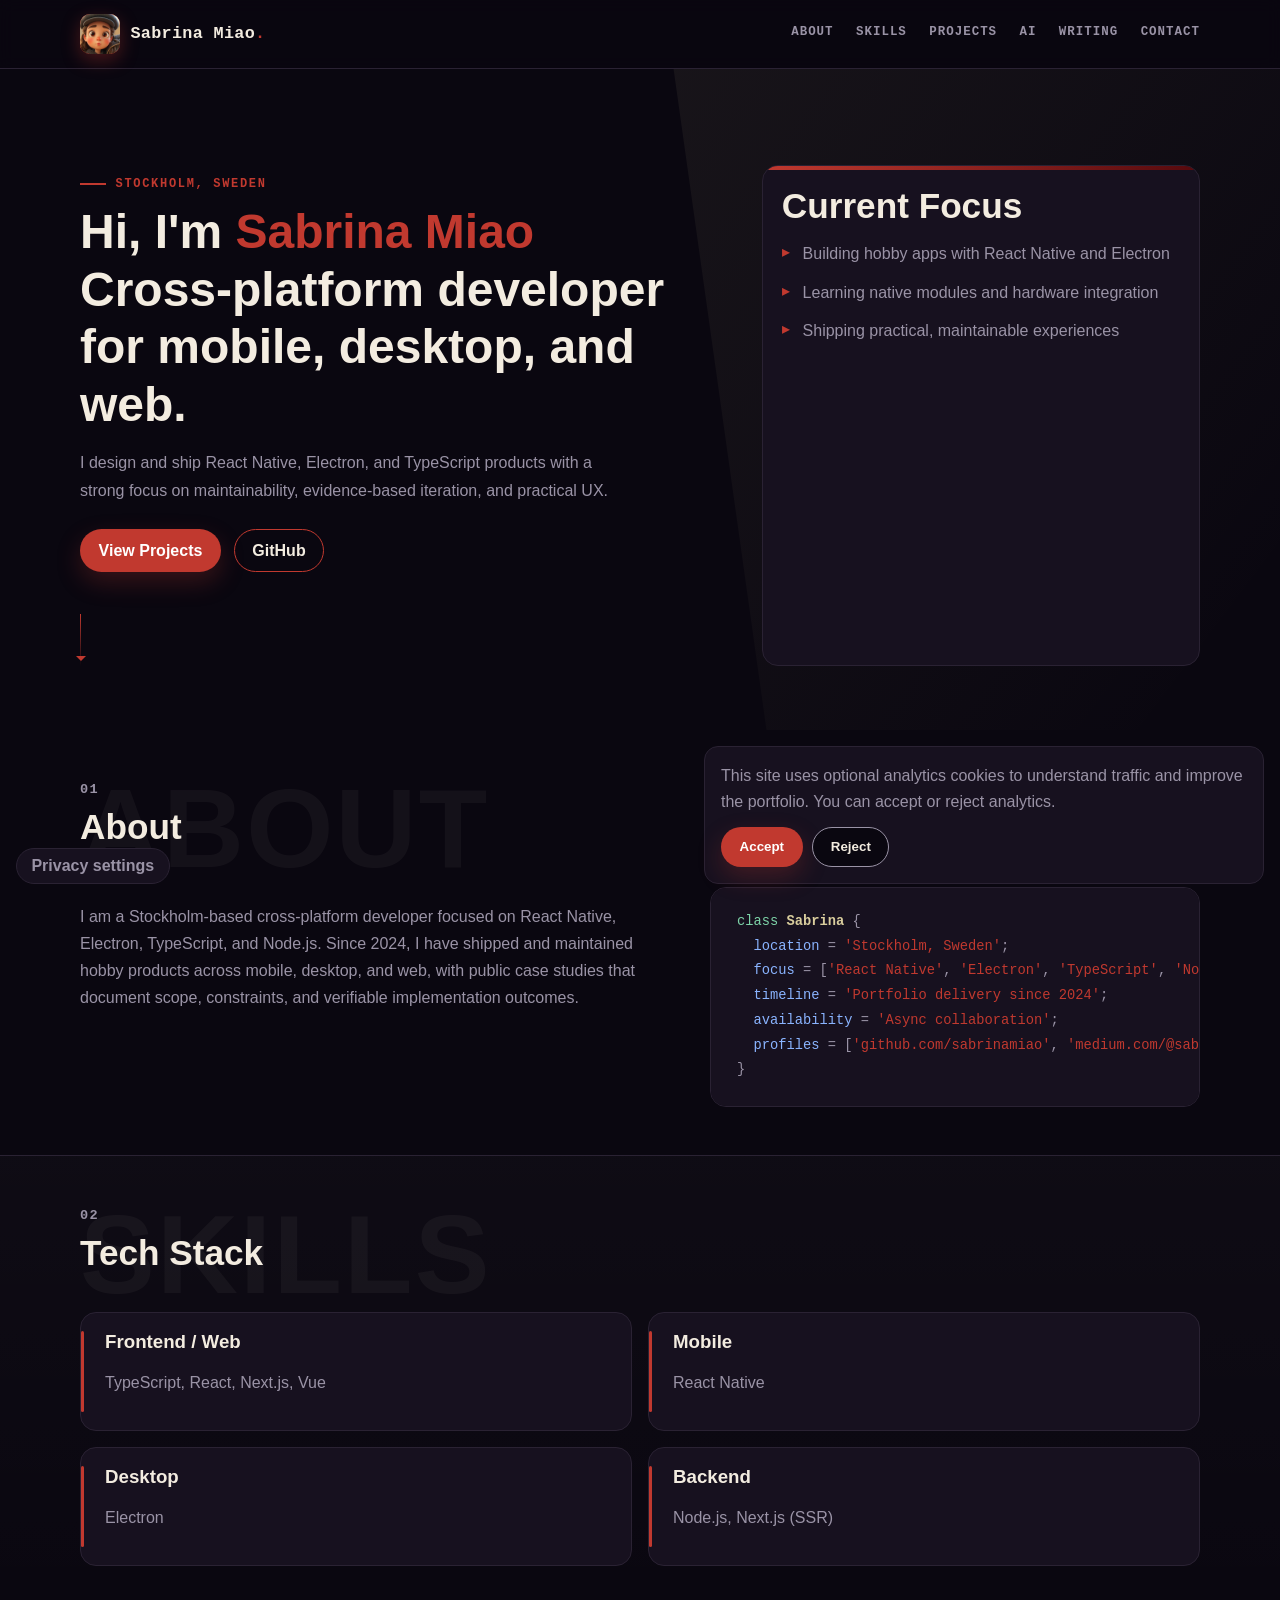
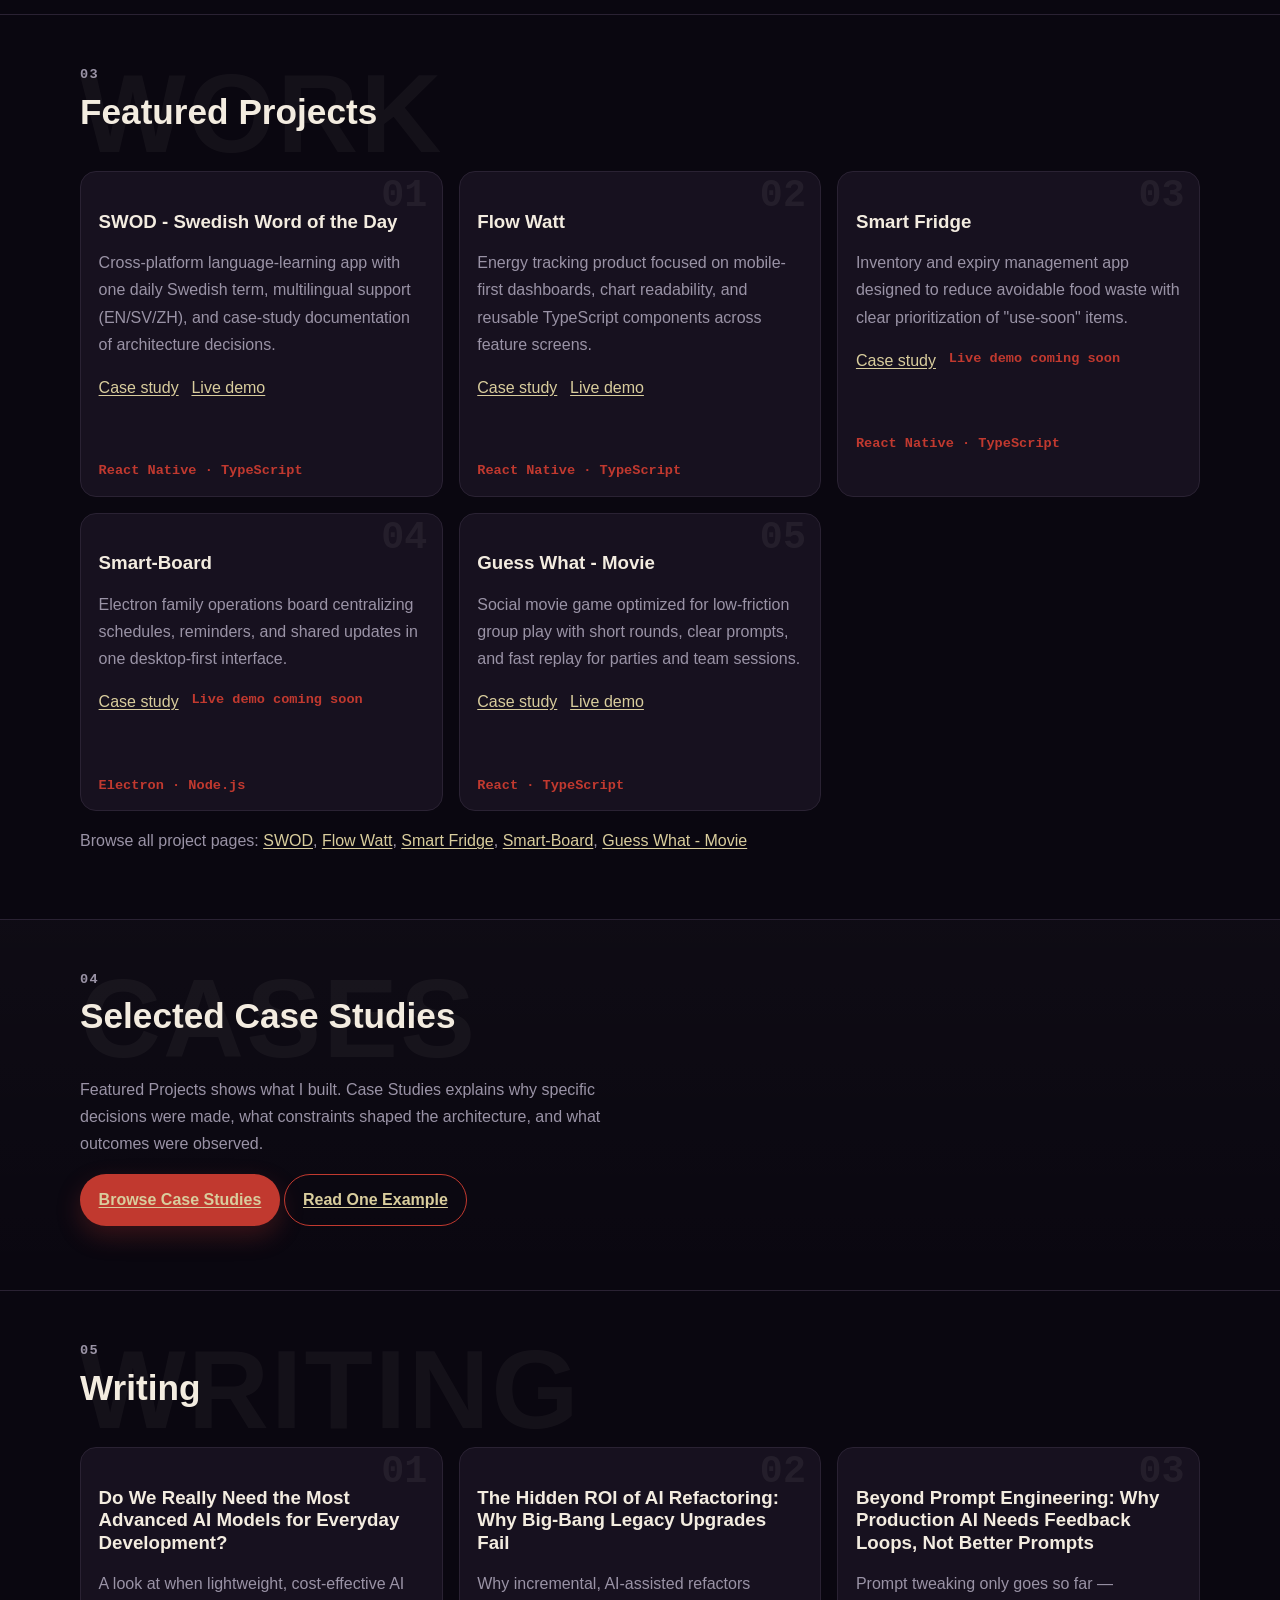
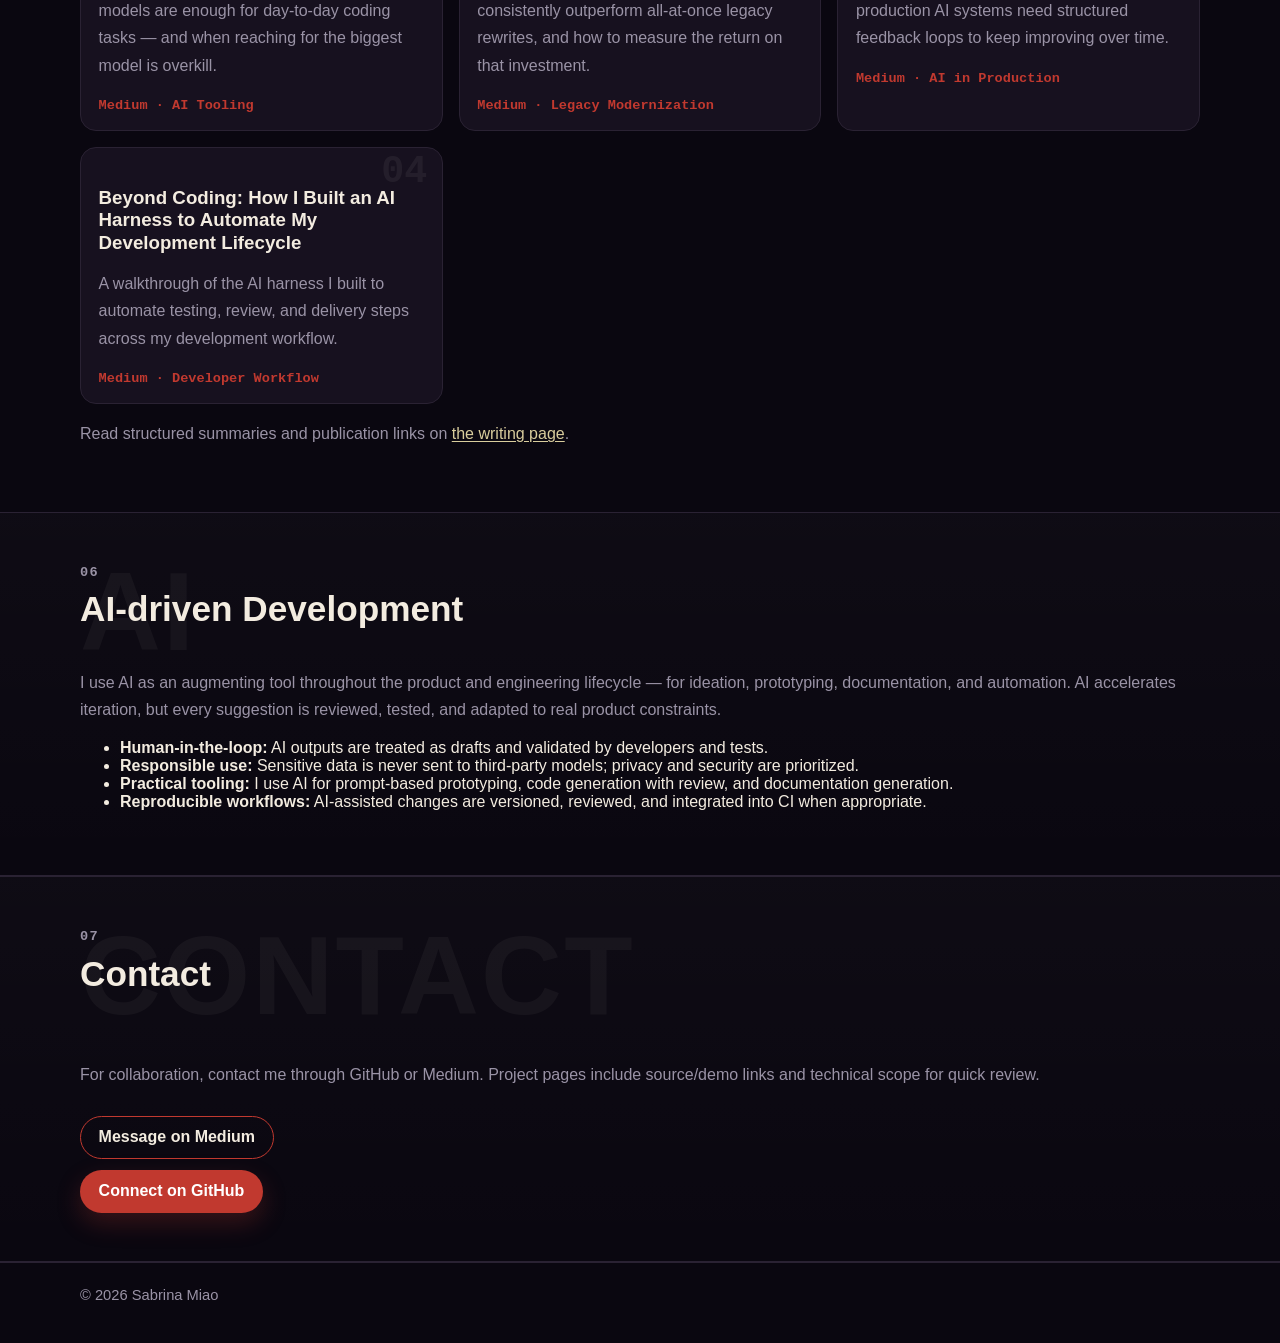
==== index.html @ 644bacf6 "improve SEO/GEO" ====
<!doctype html>
<html lang="en">
  <head>
    <meta charset="UTF-8" />
    <meta name="viewport" content="width=device-width, initial-scale=1.0" />
    <meta
      name="description"
      content="Sabrina Miao is a cross-platform developer in Stockholm specializing in React Native, Electron, and TypeScript with project case studies and technical writing."
    />
    <meta name="firebase-api-key" content="__FIREBASE_API_KEY__" />
    <meta name="robots" content="index, follow" />
    <link rel="canonical" href="https://sabrinamiao.github.io/sabrinamiao/" />
    <meta property="og:type" content="website" />
    <meta
      property="og:title"
      content="Sabrina Miao - Cross-Platform Developer | React Native, Electron & TypeScript"
    />
    <meta
      property="og:description"
      content="Case studies and technical writing from Sabrina Miao, a cross-platform developer building React Native, Electron, and TypeScript products."
    />
    <meta property="og:url" content="https://sabrinamiao.github.io/sabrinamiao/" />
    <meta property="og:site_name" content="Sabrina Miao Portfolio" />
    <meta
      property="og:image"
      content="https://sabrinamiao.github.io/sabrinamiao/images/og-image.png"
    />
    <meta property="og:image:alt" content="Sabrina Miao portfolio preview" />
    <meta property="og:image:type" content="image/png" />
    <meta property="og:image:width" content="1200" />
    <meta property="og:image:height" content="630" />
    <meta name="twitter:card" content="summary_large_image" />
    <meta
      name="twitter:title"
      content="Sabrina Miao - Cross-Platform Developer | React Native, Electron & TypeScript"
    />
    <meta
      name="twitter:description"
      content="Case studies and technical writing from Sabrina Miao, a cross-platform developer building React Native, Electron, and TypeScript products."
    />
    <meta
      name="twitter:image"
      content="https://sabrinamiao.github.io/sabrinamiao/images/og-image.png"
    />
    <meta name="twitter:image:alt" content="Sabrina Miao portfolio preview" />
    <title>Sabrina Miao - Cross-Platform Developer | React Native, Electron & TypeScript</title>
    <link rel="icon" type="image/jpeg" href="images/logo.jpeg" />
    <link rel="stylesheet" href="styles.css" />
    <script>
      const ANALYTICS_CONSENT_KEY = "analytics-consent";
      const ANALYTICS_CONSENT_SYNCED_KEY = "analytics-consent-synced";
      const CONSENT_ID_KEY = "consent-id";
      const CONSENT_ACCEPTED = "accepted";
      const CONSENT_REJECTED = "rejected";
      const CONSENT_DEBUG_ENABLED =
        new URLSearchParams(window.location.search).get("consentDebug") === "1";

      const firebaseApiKey = document
        .querySelector('meta[name="firebase-api-key"]')
        ?.content?.trim();

      const firebaseConfig = {
        apiKey: firebaseApiKey,
        authDomain: "portfolio-github-907e6.firebaseapp.com",
        projectId: "portfolio-github-907e6",
        storageBucket: "portfolio-github-907e6.firebasestorage.app",
        messagingSenderId: "369437785824",
        appId: "1:369437785824:web:d0606427d4905cc4c51a85",
        measurementId: "G-WNY36PT3YD",
      };

      let analyticsInitialized = false;
      let firebaseAppPromise;
      let consentStatusElement;

      const setConsentStatus = (message, isError = false) => {
        if (!consentStatusElement || !CONSENT_DEBUG_ENABLED) {
          return;
        }

        consentStatusElement.hidden = false;
        consentStatusElement.textContent = message;
        consentStatusElement.dataset.state = isError ? "error" : "info";
      };

      const getConsentId = () => {
        try {
          const existingConsentId = localStorage.getItem(CONSENT_ID_KEY);
          if (existingConsentId) {
            return existingConsentId;
          }

          const generatedConsentId =
            typeof crypto !== "undefined" && typeof crypto.randomUUID === "function"
              ? crypto.randomUUID()
              : `${Date.now()}-${Math.random().toString(16).slice(2)}`;

          localStorage.setItem(CONSENT_ID_KEY, generatedConsentId);
          return generatedConsentId;
        } catch {
          return "consent-id-unavailable";
        }
      };

      const getFirebaseApp = async () => {
        if (!firebaseApiKey) {
          return null;
        }

        if (!firebaseAppPromise) {
          firebaseAppPromise = import(
            "https://www.gstatic.com/firebasejs/12.10.0/firebase-app.js"
          ).then(({ getApps, getApp, initializeApp }) => {
            if (getApps().length) {
              return getApp();
            }

            return initializeApp(firebaseConfig);
          });
        }

        return firebaseAppPromise;
      };

      const getConsent = () => {
        try {
          return localStorage.getItem(ANALYTICS_CONSENT_KEY);
        } catch {
          return null;
        }
      };

      const setConsent = (decision) => {
        try {
          localStorage.setItem(ANALYTICS_CONSENT_KEY, decision);
          localStorage.removeItem(ANALYTICS_CONSENT_SYNCED_KEY);
        } catch {
          return;
        }
      };

      const isConsentSynced = () => {
        try {
          return localStorage.getItem(ANALYTICS_CONSENT_SYNCED_KEY) === "1";
        } catch {
          return false;
        }
      };

      const markConsentSynced = () => {
        try {
          localStorage.setItem(ANALYTICS_CONSENT_SYNCED_KEY, "1");
        } catch {
          return;
        }
      };

      const initializeAnalytics = async () => {
        if (analyticsInitialized || !firebaseApiKey) {
          return;
        }

        try {
          const [app, { getAnalytics, isSupported }] = await Promise.all([
            getFirebaseApp(),
            import("https://www.gstatic.com/firebasejs/12.10.0/firebase-analytics.js"),
          ]);

          if (app && (await isSupported())) {
            getAnalytics(app);
            analyticsInitialized = true;
          }
        } catch {
          return;
        }
      };

      const saveConsentDecision = async (decision) => {
        if (!firebaseApiKey) {
          return { ok: false, reason: "missing-firebase-api-key" };
        }

        try {
          const [app, { getFirestore, collection, addDoc, serverTimestamp }] =
            await Promise.all([
              getFirebaseApp(),
              import("https://www.gstatic.com/firebasejs/12.10.0/firebase-firestore.js"),
            ]);

          if (!app) {
              return { ok: false, reason: "firebase-app-unavailable" };
          }

          const db = getFirestore(app);
          await addDoc(collection(db, "consent_decisions"), {
            consentId: getConsentId(),
            decision,
            page: window.location.pathname,
            decidedAtClient: new Date().toISOString(),
            decidedAtServer: serverTimestamp(),
          });
          return { ok: true };
        } catch (error) {
          return {
            ok: false,
            reason: error instanceof Error ? error.message : "unknown-firestore-error",
          };
        }
      };

      const syncExistingConsentIfNeeded = async () => {
        const existingConsent = getConsent();
        if (!existingConsent || isConsentSynced()) {
          return;
        }

        const result = await saveConsentDecision(existingConsent);
        if (result.ok) {
          markConsentSynced();
          setConsentStatus(`Synced existing \"${existingConsent}\" consent to Firestore.`);
          return;
        }

        setConsentStatus(
          `Could not sync existing consent: ${result.reason}.`,
          true
        );
      };

      const hideConsentBanner = () => {
        const banner = document.querySelector("[data-consent-banner]");
        if (banner) {
          banner.hidden = true;
        }
      };

      const showConsentBanner = () => {
        const banner = document.querySelector("[data-consent-banner]");
        if (banner) {
          banner.hidden = false;
        }
      };

      const applyConsent = async (decision) => {
        setConsent(decision);
        hideConsentBanner();

        try {
          setConsentStatus(`Saving \"${decision}\" consent to Firestore...`);
          const saveResult = await saveConsentDecision(decision);

          if (saveResult.ok) {
            markConsentSynced();
            setConsentStatus(`Saved \"${decision}\" consent to Firestore.`);
          } else {
            setConsentStatus(
              `Failed to save \"${decision}\" consent to Firestore: ${saveResult.reason}.`,
              true
            );
          }

          if (decision === CONSENT_ACCEPTED) {
            await initializeAnalytics();
          }
        } catch {
          setConsentStatus("Unexpected consent error. See browser console.", true);
          return;
        }
      };

      document.addEventListener("DOMContentLoaded", async () => {
        try {
          const acceptButton = document.querySelector("[data-consent-accept]");
          const rejectButton = document.querySelector("[data-consent-reject]");
          const manageButton = document.querySelector("[data-consent-manage]");
          consentStatusElement = document.querySelector("[data-consent-status]");

          if (consentStatusElement) {
            consentStatusElement.hidden = !CONSENT_DEBUG_ENABLED;
            if (CONSENT_DEBUG_ENABLED) {
              setConsentStatus("Consent debug mode enabled.");
            }
          }

          if (manageButton) {
            manageButton.hidden = false;
          }

          acceptButton?.addEventListener("click", () => {
            void applyConsent(CONSENT_ACCEPTED);
          });

          rejectButton?.addEventListener("click", () => {
            void applyConsent(CONSENT_REJECTED);
          });

          manageButton?.addEventListener("click", () => {
            showConsentBanner();
          });

          const currentConsent = getConsent();
          await syncExistingConsentIfNeeded();

          if (currentConsent === CONSENT_ACCEPTED) {
            hideConsentBanner();
            await initializeAnalytics();
            return;
          }

          if (currentConsent === CONSENT_REJECTED) {
            hideConsentBanner();
            return;
          }

          showConsentBanner();
        } catch {
          return;
        }
      });
    </script>
    <script type="application/ld+json">
      {
        "@context": "https://schema.org",
        "@graph": [
          {
            "@id": "https://sabrinamiao.github.io/sabrinamiao/#person",
            "@type": "Person",
            "name": "Sabrina Miao",
            "url": "https://sabrinamiao.github.io/sabrinamiao/",
            "jobTitle": "Cross-Platform Developer",
            "description": "Cross-platform developer based in Stockholm, Sweden, specializing in React Native, Electron, and TypeScript.",
            "image": "https://sabrinamiao.github.io/sabrinamiao/images/logo.jpeg",
            "sameAs": ["https://github.com/sabrinamiao", "https://medium.com/@sabrinamsh"],
            "contactPoint": {
              "@type": "ContactPoint",
              "contactType": "professional inquiries",
              "url": "https://github.com/sabrinamiao"
            },
            "knowsAbout": [
              "React Native",
              "Electron",
              "TypeScript",
              "React",
              "Next.js",
              "Node.js"
            ],
            "homeLocation": {
              "@type": "Place",
              "name": "Stockholm, Sweden"
            }
          },
          {
            "@id": "https://sabrinamiao.github.io/sabrinamiao/#website",
            "@type": "WebSite",
            "name": "Sabrina Miao Portfolio",
            "url": "https://sabrinamiao.github.io/sabrinamiao/",
            "inLanguage": "en"
          },
          {
            "@id": "https://sabrinamiao.github.io/sabrinamiao/#webpage",
            "@type": "WebPage",
            "url": "https://sabrinamiao.github.io/sabrinamiao/",
            "name": "Sabrina Miao - Cross-Platform Developer",
            "isPartOf": {
              "@id": "https://sabrinamiao.github.io/sabrinamiao/#website"
            },
            "mainEntity": {
              "@id": "https://sabrinamiao.github.io/sabrinamiao/#person"
            },
            "description": "Portfolio homepage with project case studies and technical writing by Sabrina Miao.",
            "inLanguage": "en"
          },
          {
            "@id": "https://sabrinamiao.github.io/sabrinamiao/#projects",
            "@type": "ItemList",
            "name": "Featured Projects",
            "itemListElement": [
              {
                "@type": "ListItem",
                "position": 1,
                "item": {
                  "@type": ["CreativeWork", "SoftwareApplication"],
                  "name": "SWOD - Swedish Word of the Day",
                  "applicationCategory": "EducationalApplication",
                  "operatingSystem": "Android, iOS",
                  "url": "https://sabrinamiao.github.io/sabrinamiao/projects/swod.html",
                  "image": "https://sabrinamiao.github.io/sabrinamiao/images/projects/swod-preview.jpg",
                  "author": {
                    "@id": "https://sabrinamiao.github.io/sabrinamiao/#person"
                  },
                  "description": "Mobile language-learning project focused on one Swedish term per day with examples and multilingual support."
                }
              },
              {
                "@type": "ListItem",
                "position": 2,
                "item": {
                  "@type": ["CreativeWork", "SoftwareApplication"],
                  "name": "Flow Watt",
                  "applicationCategory": "UtilityApplication",
                  "operatingSystem": "Android, iOS",
                  "url": "https://sabrinamiao.github.io/sabrinamiao/projects/flow-watt.html",
                  "image": "https://sabrinamiao.github.io/sabrinamiao/images/projects/flow-watt-preview.jpg",
                  "author": {
                    "@id": "https://sabrinamiao.github.io/sabrinamiao/#person"
                  },
                  "description": "Cross-platform energy tracking app with clear data visualization and reusable mobile UI patterns."
                }
              },
              {
                "@type": "ListItem",
                "position": 3,
                "item": {
                  "@type": ["CreativeWork", "SoftwareApplication"],
                  "name": "Smart Fridge",
                  "applicationCategory": "LifestyleApplication",
                  "url": "https://sabrinamiao.github.io/sabrinamiao/projects/smart-fridge.html",
                  "image": "https://sabrinamiao.github.io/sabrinamiao/images/projects/smart-fridge-preview.jpg",
                  "author": {
                    "@id": "https://sabrinamiao.github.io/sabrinamiao/#person"
                  },
                  "description": "Inventory-focused mobile app that helps households track expiry windows and reduce avoidable food waste."
                }
              },
              {
                "@type": "ListItem",
                "position": 4,
                "item": {
                  "@type": ["CreativeWork", "SoftwareApplication"],
                  "name": "Smart-Board",
                  "applicationCategory": "ProductivityApplication",
                  "operatingSystem": "Windows, macOS, Linux",
                  "url": "https://sabrinamiao.github.io/sabrinamiao/projects/smart-board.html",
                  "image": "https://sabrinamiao.github.io/sabrinamiao/images/projects/smart-board-preview.jpg",
                  "author": {
                    "@id": "https://sabrinamiao.github.io/sabrinamiao/#person"
                  },
                  "description": "Electron family dashboard for shared planning, reminders, and at-a-glance daily operations."
                }
              },
              {
                "@type": "ListItem",
                "position": 5,
                "item": {
                  "@type": ["CreativeWork", "SoftwareApplication"],
                  "name": "Guess What - Movie",
                  "applicationCategory": "GameApplication",
                  "url": "https://sabrinamiao.github.io/sabrinamiao/projects/guess-what-movie.html",
                  "image": "https://sabrinamiao.github.io/sabrinamiao/images/projects/guess-what-movie-preview.jpg",
                  "author": {
                    "@id": "https://sabrinamiao.github.io/sabrinamiao/#person"
                  },
                  "description": "Social movie guessing game designed for fast multiplayer rounds and low-friction setup."
                }
              }
            ]
          },
          {
            "@id": "https://sabrinamiao.github.io/sabrinamiao/#writing",
            "@type": "ItemList",
            "name": "Writing",
            "itemListElement": [
              {
                "@type": "ListItem",
                "position": 1,
                "item": {
                  "@type": "BlogPosting",
                  "headline": "Do We Really Need the Most Advanced AI Models for Everyday Development?",
                  "url": "https://medium.com/@sabrinamsh/do-we-really-need-the-most-advanced-ai-models-for-everyday-development-6ef76b31880a",
                  "author": {
                    "@id": "https://sabrinamiao.github.io/sabrinamiao/#person"
                  }
                }
              },
              {
                "@type": "ListItem",
                "position": 2,
                "item": {
                  "@type": "BlogPosting",
                  "headline": "The Hidden ROI of AI Refactoring: Why Big-Bang Legacy Upgrades Fail",
                  "url": "https://medium.com/@sabrinamsh/the-hidden-roi-of-ai-refactoring-why-big-bang-legacy-upgrades-fail-b935896bffda",
                  "author": {
                    "@id": "https://sabrinamiao.github.io/sabrinamiao/#person"
                  }
                }
              },
              {
                "@type": "ListItem",
                "position": 3,
                "item": {
                  "@type": "BlogPosting",
                  "headline": "Beyond Prompt Engineering: Why Production AI Needs Feedback Loops, Not Better Prompts",
                  "url": "https://medium.com/@sabrinamsh/beyond-prompt-engineering-why-production-ai-needs-feedback-loops-not-better-prompts-7052b566ba8b",
                  "author": {
                    "@id": "https://sabrinamiao.github.io/sabrinamiao/#person"
                  }
                }
              },
              {
                "@type": "ListItem",
                "position": 4,
                "item": {
                  "@type": "BlogPosting",
                  "headline": "Beyond Coding: How I Built an AI Harness to Automate My Development Lifecycle",
                  "url": "https://medium.com/@sabrinamsh/beyond-coding-how-i-built-an-ai-harness-to-automate-my-development-lifecycle-77ea5e1788de",
                  "author": {
                    "@id": "https://sabrinamiao.github.io/sabrinamiao/#person"
                  }
                }
              }
            ]
          }
        ]
      }
    </script>
  </head>
  <body>
    <header class="site-header">
      <div class="container nav">
        <a class="brand" href="#top" aria-label="Sabrina Miao home">
          <span class="brand-mark">
            <img src="images/logo.jpeg" alt="" width="40" height="40" loading="eager" decoding="async" />
          </span>
          <span class="brand-name">Sabrina Miao<span class="dot">.</span></span>
        </a>
        <nav>
          <a href="#about">About</a>
          <a href="#skills">Skills</a>
          <a href="#projects">Projects</a>
          <a href="#ai">AI</a>
          <a href="#writing">Writing</a>
          <a href="#contact">Contact</a>
        </nav>
      </div>
    </header>

    <main id="top">
      <section class="hero">
        <div class="container hero-grid">
          <div>
            <p class="eyebrow">Stockholm, Sweden</p>
            <h1>
              Hi, I'm <span class="accent">Sabrina Miao</span><br />
              Cross-platform developer for mobile, desktop, and web.
            </h1>
            <p class="lead">
              I design and ship React Native, Electron, and TypeScript products with
              a strong focus on maintainability, evidence-based iteration, and practical UX.
            </p>
            <div class="hero-actions">
              <a class="btn btn-primary" href="#projects">View Projects</a>
              <a class="btn btn-secondary" href="https://github.com/sabrinamiao" target="_blank" rel="noopener noreferrer">GitHub</a>
            </div>
            <div class="scroll-cue" aria-hidden="true"></div>
          </div>
          <aside class="hero-card">
            <h2>Current Focus</h2>
            <ul>
              <li>Building hobby apps with React Native and Electron</li>
              <li>Learning native modules and hardware integration</li>
              <li>Shipping practical, maintainable experiences</li>
            </ul>
          </aside>
        </div>
      </section>

      <section id="about" class="section">
        <div class="container">
          <div class="section-heading">
            <p class="section-index">01</p>
            <h2 class="section-title">
              <span class="ghost" aria-hidden="true">About</span>
              <span>About</span>
            </h2>
          </div>
          <div class="about-grid">
            <p>
              I am a Stockholm-based cross-platform developer focused on React Native, Electron,
              TypeScript, and Node.js. Since 2024, I have shipped and maintained hobby products
              across mobile, desktop, and web, with public case studies that document scope,
              constraints, and verifiable implementation outcomes.
            </p>
            <div class="code-card">
              <p class="visually-hidden">
                Quick facts: Location — Stockholm, Sweden. Availability — async collaboration.
                Focus — React Native, Electron, TypeScript, Node.js. Timeline — active portfolio
                work since 2024.
              </p>
              <pre aria-hidden="true"><code><span class="token-kw">class</span> <span class="token-class">Sabrina</span> {
  <span class="token-prop">location</span> = <span class="token-str">'Stockholm, Sweden'</span>;
  <span class="token-prop">focus</span> = [<span class="token-str">'React Native'</span>, <span class="token-str">'Electron'</span>, <span class="token-str">'TypeScript'</span>, <span class="token-str">'Node.js'</span>];
  <span class="token-prop">timeline</span> = <span class="token-str">'Portfolio delivery since 2024'</span>;
  <span class="token-prop">availability</span> = <span class="token-str">'Async collaboration'</span>;
  <span class="token-prop">profiles</span> = [<span class="token-str">'github.com/sabrinamiao'</span>, <span class="token-str">'medium.com/@sabrinamsh'</span>];
}</code></pre>
            </div>
          </div>
        </div>
      </section>

      <section id="skills" class="section section-alt">
        <div class="container">
          <div class="section-heading">
            <p class="section-index">02</p>
            <h2 class="section-title">
              <span class="ghost" aria-hidden="true">Skills</span>
              <span>Tech Stack</span>
            </h2>
          </div>
          <div class="skills-grid">
            <article>
              <h3>Frontend / Web</h3>
              <p>TypeScript, React, Next.js, Vue</p>
            </article>
            <article>
              <h3>Mobile</h3>
              <p>React Native</p>
            </article>
            <article>
              <h3>Desktop</h3>
              <p>Electron</p>
            </article>
            <article>
              <h3>Backend</h3>
              <p>Node.js, Next.js (SSR)</p>
            </article>
          </div>
        </div>
      </section>

      <section id="projects" class="section">
        <div class="container">
          <div class="section-heading">
            <p class="section-index">03</p>
            <h2 class="section-title">
              <span class="ghost" aria-hidden="true">Work</span>
              <span>Featured Projects</span>
            </h2>
          </div>
          <div class="projects-grid">
            <article class="project-card" data-index="01">
              <h3>
                <a href="https://swedishoftheday.se/" target="_blank" rel="noopener noreferrer">
                  SWOD - Swedish Word of the Day
                </a>
              </h3>
              <p>
                Cross-platform language-learning app with one daily Swedish term, multilingual
                support (EN/SV/ZH), and case-study documentation of architecture decisions.
              </p>
              <p class="project-links">
                <a href="projects/swod.html">Case study</a>
                <a href="https://swedishoftheday.se/" target="_blank" rel="noopener noreferrer">Live demo</a>
              </p>
              <span>React Native · TypeScript</span>
            </article>
            <article class="project-card" data-index="02">
              <h3>
                <a href="https://watt-wise-190d9.web.app/" target="_blank" rel="noopener noreferrer">
                  Flow Watt
                </a>
              </h3>
              <p>
                Energy tracking product focused on mobile-first dashboards, chart readability,
                and reusable TypeScript components across feature screens.
              </p>
              <p class="project-links">
                <a href="projects/flow-watt.html">Case study</a>
                <a href="https://watt-wise-190d9.web.app/" target="_blank" rel="noopener noreferrer">Live demo</a>
              </p>
              <span>React Native · TypeScript</span>
            </article>
            <article class="project-card" data-index="03">
              <h3>
                <a href="projects/smart-fridge.html">Smart Fridge</a>
              </h3>
              <p>
                Inventory and expiry management app designed to reduce avoidable food waste with
                clear prioritization of "use-soon" items.
              </p>
              <p class="project-links">
                <a href="projects/smart-fridge.html">Case study</a>
                <span>Live demo coming soon</span>
              </p>
              <span>React Native · TypeScript</span>
            </article>
            <article class="project-card" data-index="04">
              <h3>
                <a href="projects/smart-board.html">Smart-Board</a>
              </h3>
              <p>
                Electron family operations board centralizing schedules, reminders, and shared
                updates in one desktop-first interface.
              </p>
              <p class="project-links">
                <a href="projects/smart-board.html">Case study</a>
                <span>Live demo coming soon</span>
              </p>
              <span>Electron · Node.js</span>
            </article>
            <article class="project-card" data-index="05">
              <h3>
                <a href="https://guess-what-movie.web.app/" target="_blank" rel="noopener noreferrer">
                  Guess What - Movie
                </a>
              </h3>
              <p>
                Social movie game optimized for low-friction group play with short rounds,
                clear prompts, and fast replay for parties and team sessions.
              </p>
              <p class="project-links">
                <a href="projects/guess-what-movie.html">Case study</a>
                <a href="https://guess-what-movie.web.app/" target="_blank" rel="noopener noreferrer">Live demo</a>
              </p>
              <span>React · TypeScript</span>
            </article>
          </div>
          <p class="topic-links">
            Browse all project pages:
            <a href="projects/swod.html">SWOD</a>,
            <a href="projects/flow-watt.html">Flow Watt</a>,
            <a href="projects/smart-fridge.html">Smart Fridge</a>,
            <a href="projects/smart-board.html">Smart-Board</a>,
            <a href="projects/guess-what-movie.html">Guess What - Movie</a>
          </p>
        </div>
      </section>

      <section id="case-studies" class="section section-alt">
        <div class="container">
          <div class="section-heading">
            <p class="section-index">04</p>
            <h2 class="section-title">
              <span class="ghost" aria-hidden="true">Cases</span>
              <span>Selected Case Studies</span>
            </h2>
          </div>
          <p class="lead">
            Featured Projects shows what I built. Case Studies explains why specific decisions were
            made, what constraints shaped the architecture, and what outcomes were observed.
          </p>
          <p class="topic-links">
            <a class="btn btn-primary" href="case-studies/index.html">Browse Case Studies</a>
            <a class="btn btn-secondary" href="projects/swod.html">Read One Example</a>
          </p>
        </div>
      </section>

      <section id="writing" class="section">
        <div class="container">
          <div class="section-heading">
            <p class="section-index">05</p>
            <h2 class="section-title">
              <span class="ghost" aria-hidden="true">Writing</span>
              <span>Writing</span>
            </h2>
          </div>
          <div class="projects-grid">
            <article class="project-card" data-index="01">
              <h3>
                <a
                  href="https://medium.com/@sabrinamsh/do-we-really-need-the-most-advanced-ai-models-for-everyday-development-6ef76b31880a"
                  target="_blank"
                  rel="noopener noreferrer"
                >
                  Do We Really Need the Most Advanced AI Models for Everyday Development?
                </a>
              </h3>
              <p>
                A look at when lightweight, cost-effective AI models are enough for day-to-day
                coding tasks — and when reaching for the biggest model is overkill.
              </p>
              <span>Medium · AI Tooling</span>
            </article>
            <article class="project-card" data-index="02">
              <h3>
                <a
                  href="https://medium.com/@sabrinamsh/the-hidden-roi-of-ai-refactoring-why-big-bang-legacy-upgrades-fail-b935896bffda"
                  target="_blank"
                  rel="noopener noreferrer"
                >
                  The Hidden ROI of AI Refactoring: Why Big-Bang Legacy Upgrades Fail
                </a>
              </h3>
              <p>
                Why incremental, AI-assisted refactors consistently outperform all-at-once
                legacy rewrites, and how to measure the return on that investment.
              </p>
              <span>Medium · Legacy Modernization</span>
            </article>
            <article class="project-card" data-index="03">
              <h3>
                <a
                  href="https://medium.com/@sabrinamsh/beyond-prompt-engineering-why-production-ai-needs-feedback-loops-not-better-prompts-7052b566ba8b"
                  target="_blank"
                  rel="noopener noreferrer"
                >
                  Beyond Prompt Engineering: Why Production AI Needs Feedback Loops, Not Better
                  Prompts
                </a>
              </h3>
              <p>
                Prompt tweaking only goes so far — production AI systems need structured
                feedback loops to keep improving over time.
              </p>
              <span>Medium · AI in Production</span>
            </article>
            <article class="project-card" data-index="04">
              <h3>
                <a
                  href="https://medium.com/@sabrinamsh/beyond-coding-how-i-built-an-ai-harness-to-automate-my-development-lifecycle-77ea5e1788de"
                  target="_blank"
                  rel="noopener noreferrer"
                >
                  Beyond Coding: How I Built an AI Harness to Automate My Development Lifecycle
                </a>
              </h3>
              <p>
                A walkthrough of the AI harness I built to automate testing, review, and
                delivery steps across my development workflow.
              </p>
              <span>Medium · Developer Workflow</span>
            </article>
          </div>
          <p class="topic-links">
            Read structured summaries and publication links on
            <a href="writing/index.html">the writing page</a>.
          </p>
        </div>
      </section>

      <section id="ai" class="section section-alt">
        <div class="container">
          <div class="section-heading">
            <p class="section-index">06</p>
            <h2 class="section-title">
              <span class="ghost" aria-hidden="true">AI</span>
              <span>AI-driven Development</span>
            </h2>
          </div>
          <p>
            I use AI as an augmenting tool throughout the product and engineering lifecycle — for
            ideation, prototyping, documentation, and automation. AI accelerates iteration,
            but every suggestion is reviewed, tested, and adapted to real product constraints.
          </p>
          <div class="ai-guidelines">
            <ul>
              <li><strong>Human-in-the-loop:</strong> AI outputs are treated as drafts and validated by developers and tests.</li>
              <li><strong>Responsible use:</strong> Sensitive data is never sent to third-party models; privacy and security are prioritized.</li>
              <li><strong>Practical tooling:</strong> I use AI for prompt-based prototyping, code generation with review, and documentation generation.</li>
              <li><strong>Reproducible workflows:</strong> AI-assisted changes are versioned, reviewed, and integrated into CI when appropriate.</li>
            </ul>
          </div>
        </div>
      </section>

      <section id="contact" class="section section-alt">
        <div class="container contact">
          <div class="section-heading">
            <p class="section-index">07</p>
            <h2 class="section-title">
              <span class="ghost" aria-hidden="true">Contact</span>
              <span>Contact</span>
            </h2>
          </div>
          <p>
            For collaboration, contact me through GitHub or Medium. Project pages include
            source/demo links and technical scope for quick review.
          </p>
          <a class="btn btn-secondary" href="https://medium.com/@sabrinamsh" target="_blank" rel="noopener noreferrer">Message on Medium</a>
          <a class="btn btn-primary" href="https://github.com/sabrinamiao" target="_blank" rel="noopener noreferrer">
            Connect on GitHub
          </a>
        </div>
      </section>
    </main>

    <footer class="site-footer">
      <div class="container">
        <p>© 2026 Sabrina Miao</p>
      </div>
    </footer>

    <section class="consent-banner" data-consent-banner hidden aria-label="Cookie consent" role="dialog" aria-live="polite">
      <p>
        This site uses optional analytics cookies to understand traffic and improve the
        portfolio. You can accept or reject analytics.
      </p>
      <div class="consent-actions">
        <button class="btn btn-primary" type="button" data-consent-accept>Accept</button>
        <button class="btn btn-secondary" type="button" data-consent-reject>Reject</button>
      </div>
      <p class="consent-status" data-consent-status hidden></p>
    </section>

    <button class="consent-manage" type="button" data-consent-manage hidden>
      Privacy settings
    </button>
  </body>
</html>
---- styles.css ----
:root {
  --bg: #0a0710;
  --bg-elevated: #17111f;
  --text: #f3ece0;
  --text-muted: #9a93a6;
  --primary: #c1392f;
  --primary-strong: #56090d;
  --primary-soft: rgba(193, 57, 47, 0.14);
  --cream: #d9cd9d;
  --border: #2a2233;
  --container: 1120px;
  --mono: ui-monospace, SFMono-Regular, Menlo, Monaco, Consolas, "Liberation Mono", monospace;
}

* {
  box-sizing: border-box;
}

html,
body {
  margin: 0;
  padding: 0;
  font-family: "Avenir Next", "Segoe UI", "Helvetica Neue", Arial, system-ui, -apple-system, sans-serif;
  background: var(--bg);
  color: var(--text);
}

.visually-hidden {
  position: absolute;
  width: 1px;
  height: 1px;
  padding: 0;
  margin: -1px;
  overflow: hidden;
  clip: rect(0, 0, 0, 0);
  white-space: nowrap;
  border: 0;
}

a {
  color: inherit;
  text-decoration: none;
}

.container {
  width: min(100% - 2rem, var(--container));
  margin-inline: auto;
}

.site-header {
  position: sticky;
  top: 0;
  z-index: 20;
  backdrop-filter: blur(8px);
  background: color-mix(in srgb, var(--bg) 84%, transparent);
  border-bottom: 1px solid var(--border);
}

.nav {
  min-height: 68px;
  display: flex;
  align-items: center;
  justify-content: space-between;
  gap: 1.25rem;
}

.brand {
  font-weight: 800;
  letter-spacing: 0.02em;
  display: inline-flex;
  align-items: center;
  gap: 0.65rem;
  line-height: 1;
}

.brand-mark {
  display: block;
  width: 40px;
  height: 40px;
  border-radius: 10px;
  overflow: hidden;
  background: var(--primary);
  box-shadow: 0 6px 18px rgba(193, 57, 47, 0.35);
}

.brand-mark img {
  display: block;
  width: 100%;
  height: 100%;
  object-fit: cover;
}

.brand-name {
  font-family: var(--mono);
  font-size: 1.05rem;
  font-weight: 700;
}

.brand-name .dot {
  color: var(--primary);
}

.nav nav {
  display: flex;
  gap: 1.4rem;
}

.nav nav a {
  position: relative;
  color: var(--text-muted);
  font-weight: 600;
  font-family: var(--mono);
  font-size: 0.78rem;
  text-transform: uppercase;
  letter-spacing: 0.08em;
  padding-bottom: 0.3rem;
}

.nav nav a::after {
  content: "";
  position: absolute;
  left: 0;
  right: 0;
  bottom: 0;
  height: 2px;
  background: var(--primary);
  transform: scaleX(0);
  transform-origin: left;
  transition: transform 0.25s ease;
}

.nav nav a:hover {
  color: var(--text);
}

.nav nav a:hover::after {
  transform: scaleX(1);
}

.hero {
  position: relative;
  padding: 6rem 0 4rem;
  overflow: hidden;
}

.hero::before {
  content: "";
  position: absolute;
  top: -18%;
  right: -12%;
  width: 55%;
  height: 150%;
  background: linear-gradient(135deg, var(--cream), transparent 70%);
  opacity: 0.07;
  transform: rotate(-8deg);
  border-radius: 32px;
  z-index: 0;
  pointer-events: none;
}

.hero-grid {
  position: relative;
  z-index: 1;
  display: grid;
  grid-template-columns: 1.2fr 0.8fr;
  gap: 1.5rem;
  align-items: stretch;
}

.eyebrow {
  display: inline-flex;
  align-items: center;
  gap: 0.6rem;
  color: var(--primary);
  font-family: var(--mono);
  font-weight: 700;
  text-transform: uppercase;
  letter-spacing: 0.14em;
  font-size: 0.75rem;
}

.eyebrow::before {
  content: "";
  width: 26px;
  height: 2px;
  background: var(--primary);
  display: inline-block;
}

h1,
h2,
h3 {
  margin: 0 0 0.8rem;
  line-height: 1.2;
}

h1 {
  font-size: clamp(1.9rem, 4.6vw, 3rem);
  max-width: 22ch;
}

h1 .accent {
  color: var(--primary);
}

h2 {
  font-size: clamp(1.5rem, 3.4vw, 2.2rem);
}

.lead {
  color: var(--text-muted);
  max-width: 60ch;
  line-height: 1.7;
}

.hero-actions {
  margin-top: 1.6rem;
  display: flex;
  gap: 0.8rem;
  flex-wrap: wrap;
}

.scroll-cue {
  margin-top: 2.6rem;
  width: 1px;
  height: 52px;
  background: linear-gradient(var(--primary), transparent);
  position: relative;
}

.scroll-cue::after {
  content: "";
  position: absolute;
  bottom: 0;
  left: 50%;
  transform: translateX(-50%);
  border: 5px solid transparent;
  border-top-color: var(--primary);
}

.btn {
  display: inline-flex;
  align-items: center;
  justify-content: center;
  padding: 0.72rem 1.1rem;
  border-radius: 999px;
  border: 1px solid transparent;
  font-weight: 600;
}

.btn-primary {
  background: var(--primary);
  color: white;
  box-shadow: 0 10px 24px rgba(193, 57, 47, 0.25);
}

.btn-primary:hover {
  background: var(--primary-strong);
}

.btn-secondary {
  border-color: var(--primary);
  background: transparent;
}

.btn-secondary:hover {
  background: var(--primary-soft);
}

.hero-card,
.project-card,
.skills-grid article {
  border: 1px solid var(--border);
  border-radius: 16px;
  background: var(--bg-elevated);
}

.hero-card {
  position: relative;
  padding: 1.2rem;
  overflow: hidden;
}

.hero-card::before {
  content: "";
  position: absolute;
  top: 0;
  left: 0;
  right: 0;
  height: 4px;
  background: linear-gradient(90deg, var(--primary), var(--primary-strong));
}

.hero-card ul {
  margin: 0;
  padding: 0;
  list-style: none;
  color: var(--text-muted);
  line-height: 1.7;
  display: grid;
  gap: 0.7rem;
}

.hero-card li {
  position: relative;
  padding-left: 1.3rem;
}

.hero-card li::before {
  content: "▸";
  position: absolute;
  left: 0;
  color: var(--primary);
  font-family: var(--mono);
}

.section {
  padding: 3rem 0;
}

.section p {
  color: var(--text-muted);
  line-height: 1.7;
}

.section-heading {
  position: relative;
  margin-bottom: 1.6rem;
}

.section-index {
  margin: 0 0 0.3rem;
  color: var(--primary);
  font-family: var(--mono);
  font-weight: 700;
  letter-spacing: 0.1em;
  font-size: 0.85rem;
}

.section-title {
  position: relative;
  display: inline-block;
}

.ghost {
  position: absolute;
  left: 0;
  top: 50%;
  transform: translateY(-48%);
  font-size: clamp(3rem, 11vw, 7rem);
  font-weight: 800;
  color: var(--text);
  opacity: 0.045;
  letter-spacing: 0.02em;
  text-transform: uppercase;
  white-space: nowrap;
  pointer-events: none;
  z-index: 0;
}

.section-title > span:last-child {
  position: relative;
  z-index: 1;
}

.section-alt {
  background: linear-gradient(180deg, rgba(255, 255, 255, 0.02), transparent);
  border-block: 1px solid var(--border);
}

.skills-grid,
.projects-grid {
  margin-top: 1rem;
  display: grid;
  gap: 1rem;
}

.skills-grid {
  grid-template-columns: repeat(2, minmax(0, 1fr));
}

.projects-grid {
  grid-template-columns: repeat(3, minmax(0, 1fr));
}

.skills-grid article,
.project-card {
  padding: 1.1rem;
}

.skills-grid article {
  position: relative;
  padding-left: 1.5rem;
}

.skills-grid article::before {
  content: "";
  position: absolute;
  left: 0;
  top: 1.1rem;
  bottom: 1.1rem;
  width: 3px;
  border-radius: 2px;
  background: var(--primary);
}

.project-card {
  position: relative;
  padding-top: 2.4rem;
  overflow: hidden;
  transition: border-color 0.25s ease;
}

.project-card::before {
  content: attr(data-index);
  position: absolute;
  top: 0.3rem;
  right: 0.9rem;
  font-family: var(--mono);
  font-size: 2.4rem;
  font-weight: 800;
  line-height: 1;
  color: var(--text);
  opacity: 0.06;
  z-index: 0;
}

.project-card::after {
  content: "";
  position: absolute;
  top: 0;
  left: 0;
  right: 0;
  height: 3px;
  background: linear-gradient(90deg, var(--primary), transparent);
  transform: scaleX(0);
  transform-origin: left;
  transition: transform 0.3s ease;
}

.project-card:hover {
  border-color: var(--primary);
}

.project-card:hover::after {
  transform: scaleX(1);
}

.project-card h3,
.project-card p,
.project-card span {
  position: relative;
  z-index: 1;
}

.project-card p {
  min-height: 4.5rem;
}

.project-card span {
  color: var(--primary);
  font-family: var(--mono);
  font-size: 0.85rem;
  font-weight: 600;
}

.project-links {
  margin: 0.7rem 0 0.9rem;
  display: flex;
  flex-wrap: wrap;
  gap: 0.45rem 0.8rem;
}

.project-links a,
.topic-links a {
  color: var(--cream);
  text-decoration: underline;
  text-underline-offset: 0.15rem;
}

.project-links a:hover,
.topic-links a:hover {
  color: var(--text);
}

.topic-links {
  margin-top: 1rem;
}

.contact {
  display: grid;
  gap: 0.7rem;
  justify-items: start;
}

.subpage {
  padding: 3.2rem 0 2rem;
}

.breadcrumb {
  margin: 0 0 1rem;
  font-family: var(--mono);
  font-size: 0.8rem;
  color: var(--text-muted);
  text-transform: uppercase;
  letter-spacing: 0.08em;
}

.detail-grid {
  margin-top: 1.4rem;
  display: grid;
  gap: 1rem;
  grid-template-columns: 1.2fr 0.8fr;
}

.detail-card {
  border: 1px solid var(--border);
  border-radius: 16px;
  background: var(--bg-elevated);
  padding: 1.1rem;
}

.detail-meta {
  margin: 0;
  padding-left: 1.1rem;
  line-height: 1.8;
  color: var(--text-muted);
}

.detail-card img {
  width: 100%;
  height: auto;
  border-radius: 12px;
  border: 1px solid var(--border);
}

.about-grid {
  display: grid;
  grid-template-columns: 1.1fr 0.9fr;
  gap: 2rem;
  align-items: start;
}

.code-card {
  margin: 0;
  padding: 1.4rem 1.6rem;
  background: var(--bg-elevated);
  border: 1px solid var(--border);
  border-radius: 16px;
  overflow-x: auto;
}

.code-card pre {
  margin: 0;
}

.code-card code {
  font-family: var(--mono);
  font-size: 0.86rem;
  line-height: 1.8;
  color: var(--text-muted);
  white-space: pre;
}

.token-kw {
  color: #7dd3a8;
}

.token-class {
  color: var(--cream);
  font-weight: 600;
}

.token-prop {
  color: #8ab4ff;
}

.token-str {
  color: var(--primary);
}

.site-footer {
  padding: 1.5rem 0 2.5rem;
  border-top: 1px solid var(--border);
}

.site-footer p {
  margin: 0;
  color: var(--text-muted);
  font-size: 0.92rem;
}

.consent-banner {
  position: fixed;
  right: 1rem;
  bottom: 1rem;
  z-index: 40;
  width: min(560px, calc(100% - 2rem));
  padding: 1rem;
  border: 1px solid var(--border);
  border-radius: 14px;
  background: var(--bg-elevated);
  display: grid;
  gap: 0.8rem;
}

.consent-banner[hidden] {
  display: none;
}

.consent-banner p {
  margin: 0;
  color: var(--text-muted);
  line-height: 1.6;
}

.consent-status {
  font-size: 0.86rem;
  color: var(--text-muted);
}

.consent-status[data-state="error"] {
  color: var(--text);
  font-weight: 600;
}

.consent-actions {
  display: flex;
  gap: 0.6rem;
  flex-wrap: wrap;
}

.consent-actions .btn {
  cursor: pointer;
}

.consent-actions [data-consent-reject] {
  color: var(--text);
  border-color: var(--text-muted);
  background: var(--bg);
}

.consent-actions [data-consent-reject]:hover {
  border-color: var(--text);
}

.consent-manage {
  position: fixed;
  left: 1rem;
  bottom: 1rem;
  z-index: 30;
  border: 1px solid var(--border);
  border-radius: 999px;
  padding: 0.5rem 0.9rem;
  background: var(--bg-elevated);
  color: var(--text-muted);
  font: inherit;
  font-weight: 600;
  cursor: pointer;
}

.consent-manage:hover {
  color: var(--text);
}

@media (max-width: 940px) {
  .hero-grid,
  .projects-grid,
  .about-grid,
  .detail-grid {
    grid-template-columns: 1fr;
  }

  .project-card p {
    min-height: unset;
  }
}

@media (max-width: 640px) {
  .nav {
    min-height: auto;
    padding: 0.9rem 0;
    align-items: flex-start;
    flex-direction: column;
  }

  .skills-grid {
    grid-template-columns: 1fr;
  }

  .hero {
    padding-top: 3.4rem;
  }

  .consent-manage,
  .consent-banner {
    left: 1rem;
    right: 1rem;
    width: auto;
  }

  .consent-manage {
    bottom: 5.2rem;
  }
}
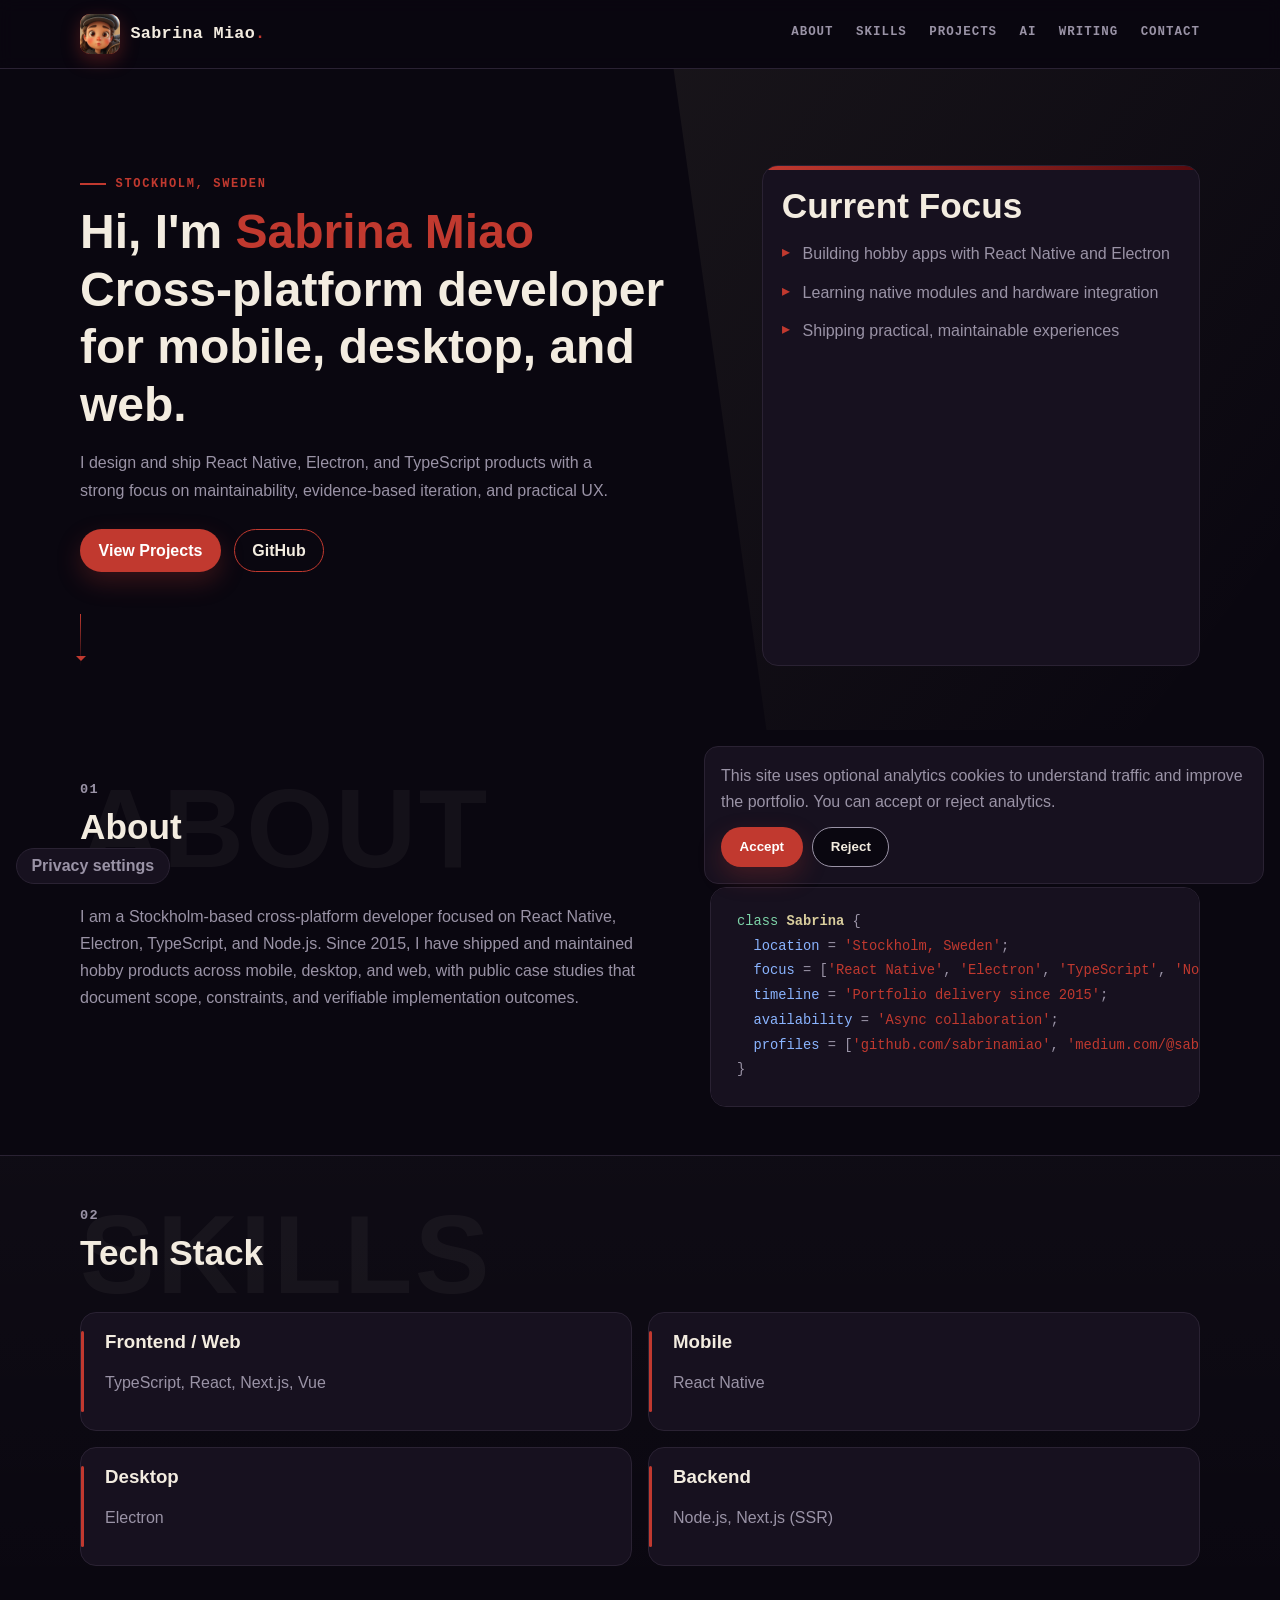
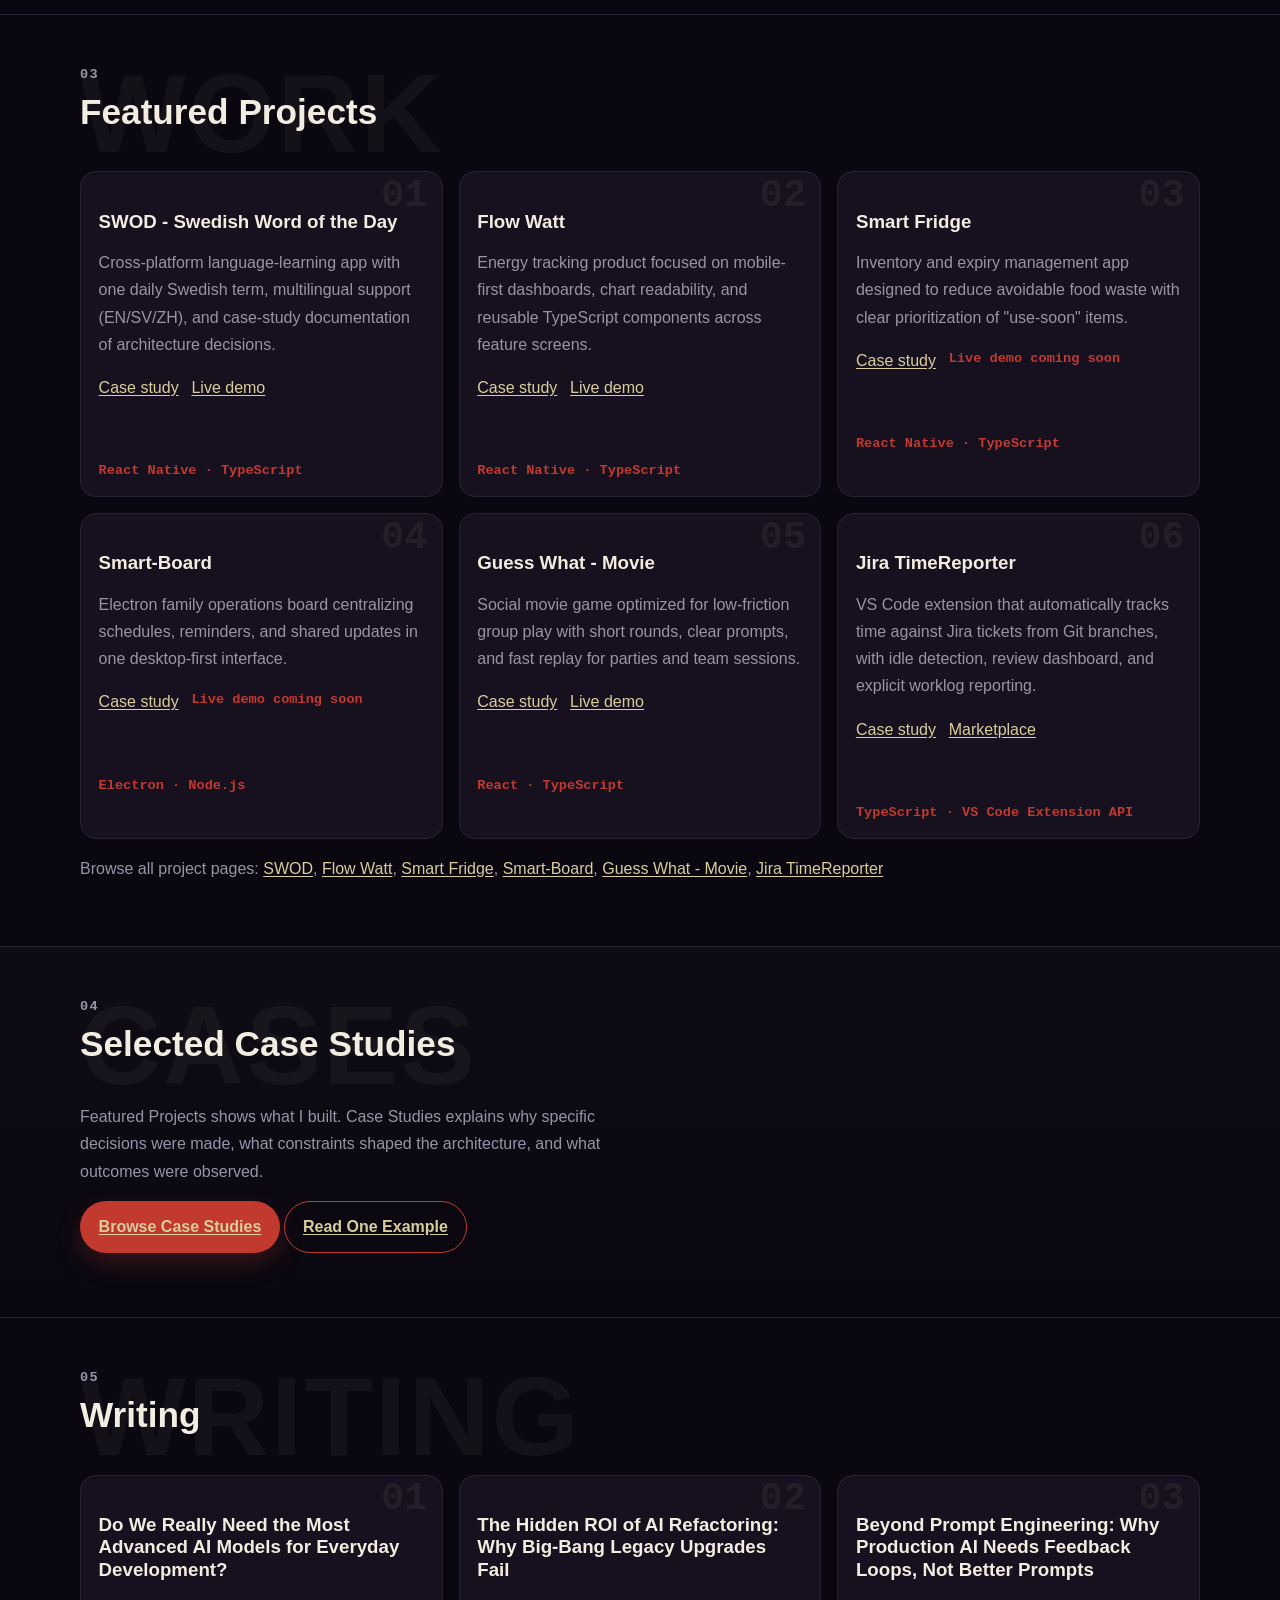
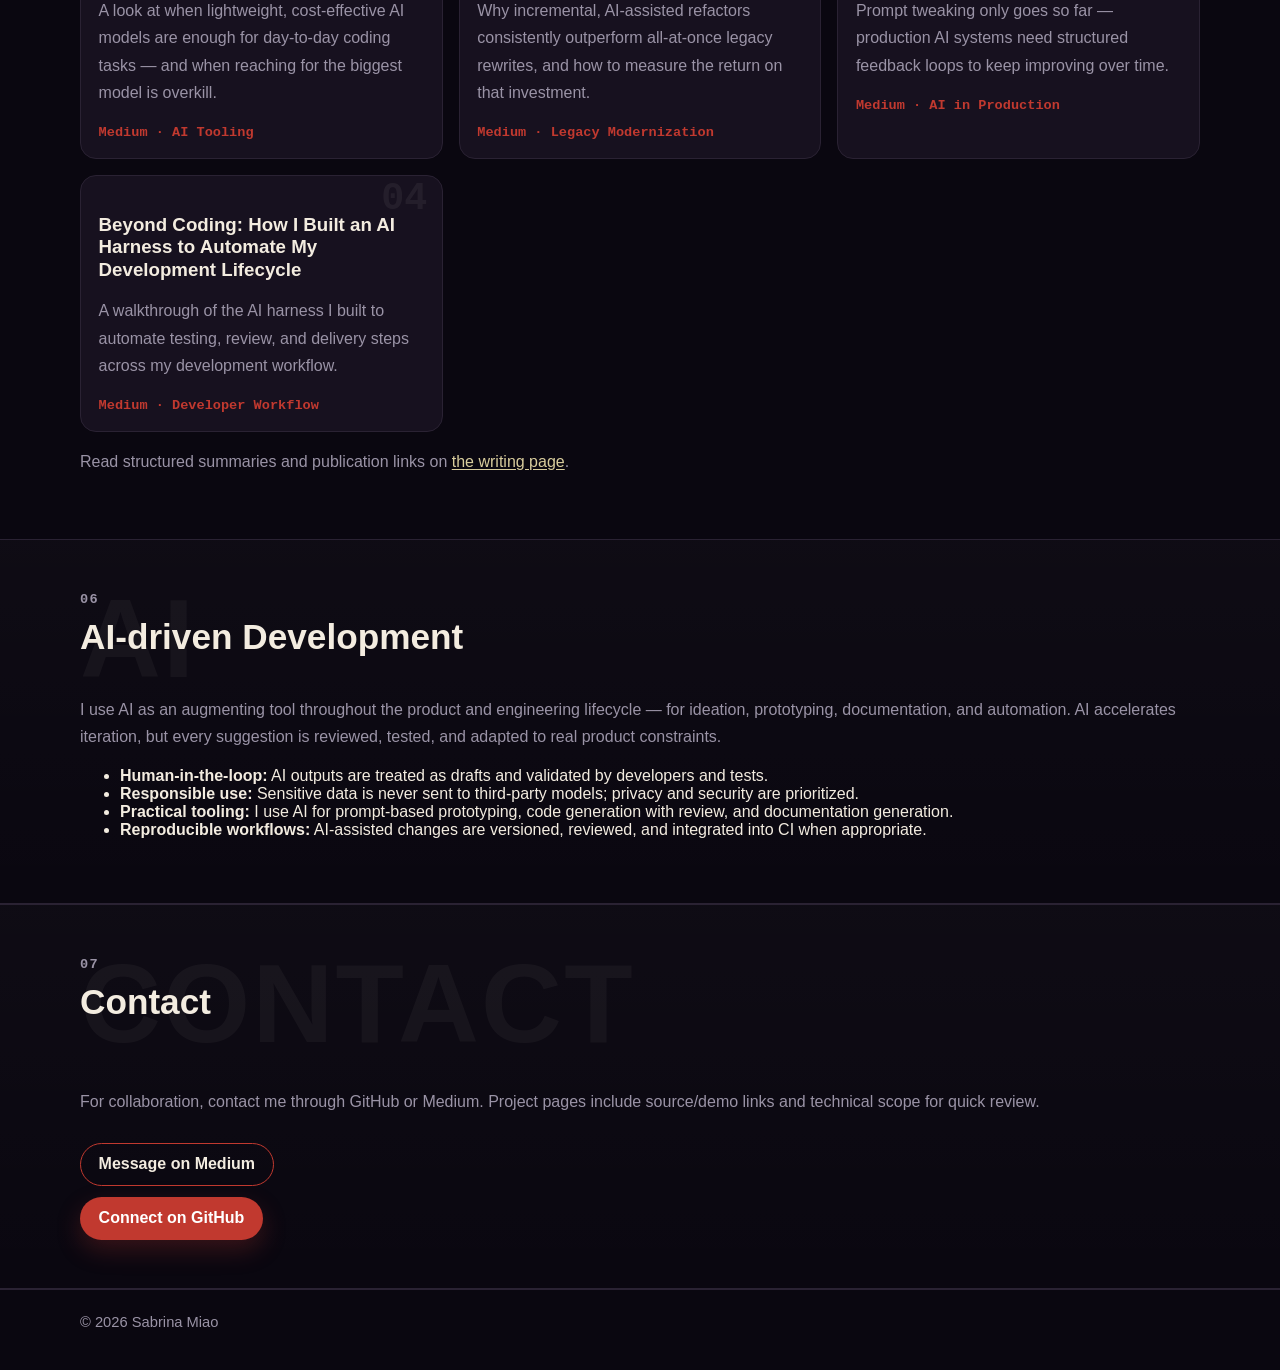
==== commit 0e660ae2: "add jira time reporter" ====
--- a/index.html
+++ b/index.html
@@ -452,6 +452,21 @@
                   },
                   "description": "Social movie guessing game designed for fast multiplayer rounds and low-friction setup."
                 }
+              },
+              {
+                "@type": "ListItem",
+                "position": 6,
+                "item": {
+                  "@type": ["CreativeWork", "SoftwareApplication"],
+                  "name": "Jira TimeReporter",
+                  "applicationCategory": "DeveloperTool",
+                  "url": "https://sabrinamiao.github.io/sabrinamiao/projects/jira-reporter.html",
+                  "image": "https://sabrinamiao.github.io/sabrinamiao/images/projects/jira-reporter-preview.jpg",
+                  "author": {
+                    "@id": "https://sabrinamiao.github.io/sabrinamiao/#person"
+                  },
+                  "description": "VS Code extension that automatically tracks time against Jira tickets from Git branches, with idle detection and explicit worklog reporting."
+                }
               }
             ]
           },
@@ -576,7 +591,7 @@
           <div class="about-grid">
             <p>
               I am a Stockholm-based cross-platform developer focused on React Native, Electron,
-              TypeScript, and Node.js. Since 2024, I have shipped and maintained hobby products
+              TypeScript, and Node.js. Since 2015, I have shipped and maintained hobby products
               across mobile, desktop, and web, with public case studies that document scope,
               constraints, and verifiable implementation outcomes.
             </p>
@@ -584,12 +599,12 @@
               <p class="visually-hidden">
                 Quick facts: Location — Stockholm, Sweden. Availability — async collaboration.
                 Focus — React Native, Electron, TypeScript, Node.js. Timeline — active portfolio
-                work since 2024.
+                work since 2015.
               </p>
               <pre aria-hidden="true"><code><span class="token-kw">class</span> <span class="token-class">Sabrina</span> {
   <span class="token-prop">location</span> = <span class="token-str">'Stockholm, Sweden'</span>;
   <span class="token-prop">focus</span> = [<span class="token-str">'React Native'</span>, <span class="token-str">'Electron'</span>, <span class="token-str">'TypeScript'</span>, <span class="token-str">'Node.js'</span>];
-  <span class="token-prop">timeline</span> = <span class="token-str">'Portfolio delivery since 2024'</span>;
+  <span class="token-prop">timeline</span> = <span class="token-str">'Portfolio delivery since 2015'</span>;
   <span class="token-prop">availability</span> = <span class="token-str">'Async collaboration'</span>;
   <span class="token-prop">profiles</span> = [<span class="token-str">'github.com/sabrinamiao'</span>, <span class="token-str">'medium.com/@sabrinamsh'</span>];
 }</code></pre>
@@ -714,6 +729,22 @@
               </p>
               <span>React · TypeScript</span>
             </article>
+            <article class="project-card" data-index="06">
+              <h3>
+                <a href="projects/jira-reporter.html">
+                  Jira TimeReporter
+                </a>
+              </h3>
+              <p>
+                VS Code extension that automatically tracks time against Jira tickets from Git
+                branches, with idle detection, review dashboard, and explicit worklog reporting.
+              </p>
+              <p class="project-links">
+                <a href="projects/jira-reporter.html">Case study</a>
+                <a href="https://marketplace.visualstudio.com/items?itemName=nordikat.jira-timereporter" target="_blank" rel="noopener noreferrer">Marketplace</a>
+              </p>
+              <span>TypeScript · VS Code Extension API</span>
+            </article>
           </div>
           <p class="topic-links">
             Browse all project pages:
@@ -721,7 +752,8 @@
             <a href="projects/flow-watt.html">Flow Watt</a>,
             <a href="projects/smart-fridge.html">Smart Fridge</a>,
             <a href="projects/smart-board.html">Smart-Board</a>,
-            <a href="projects/guess-what-movie.html">Guess What - Movie</a>
+            <a href="projects/guess-what-movie.html">Guess What - Movie</a>,
+            <a href="projects/jira-reporter.html">Jira TimeReporter</a>
           </p>
         </div>
       </section>
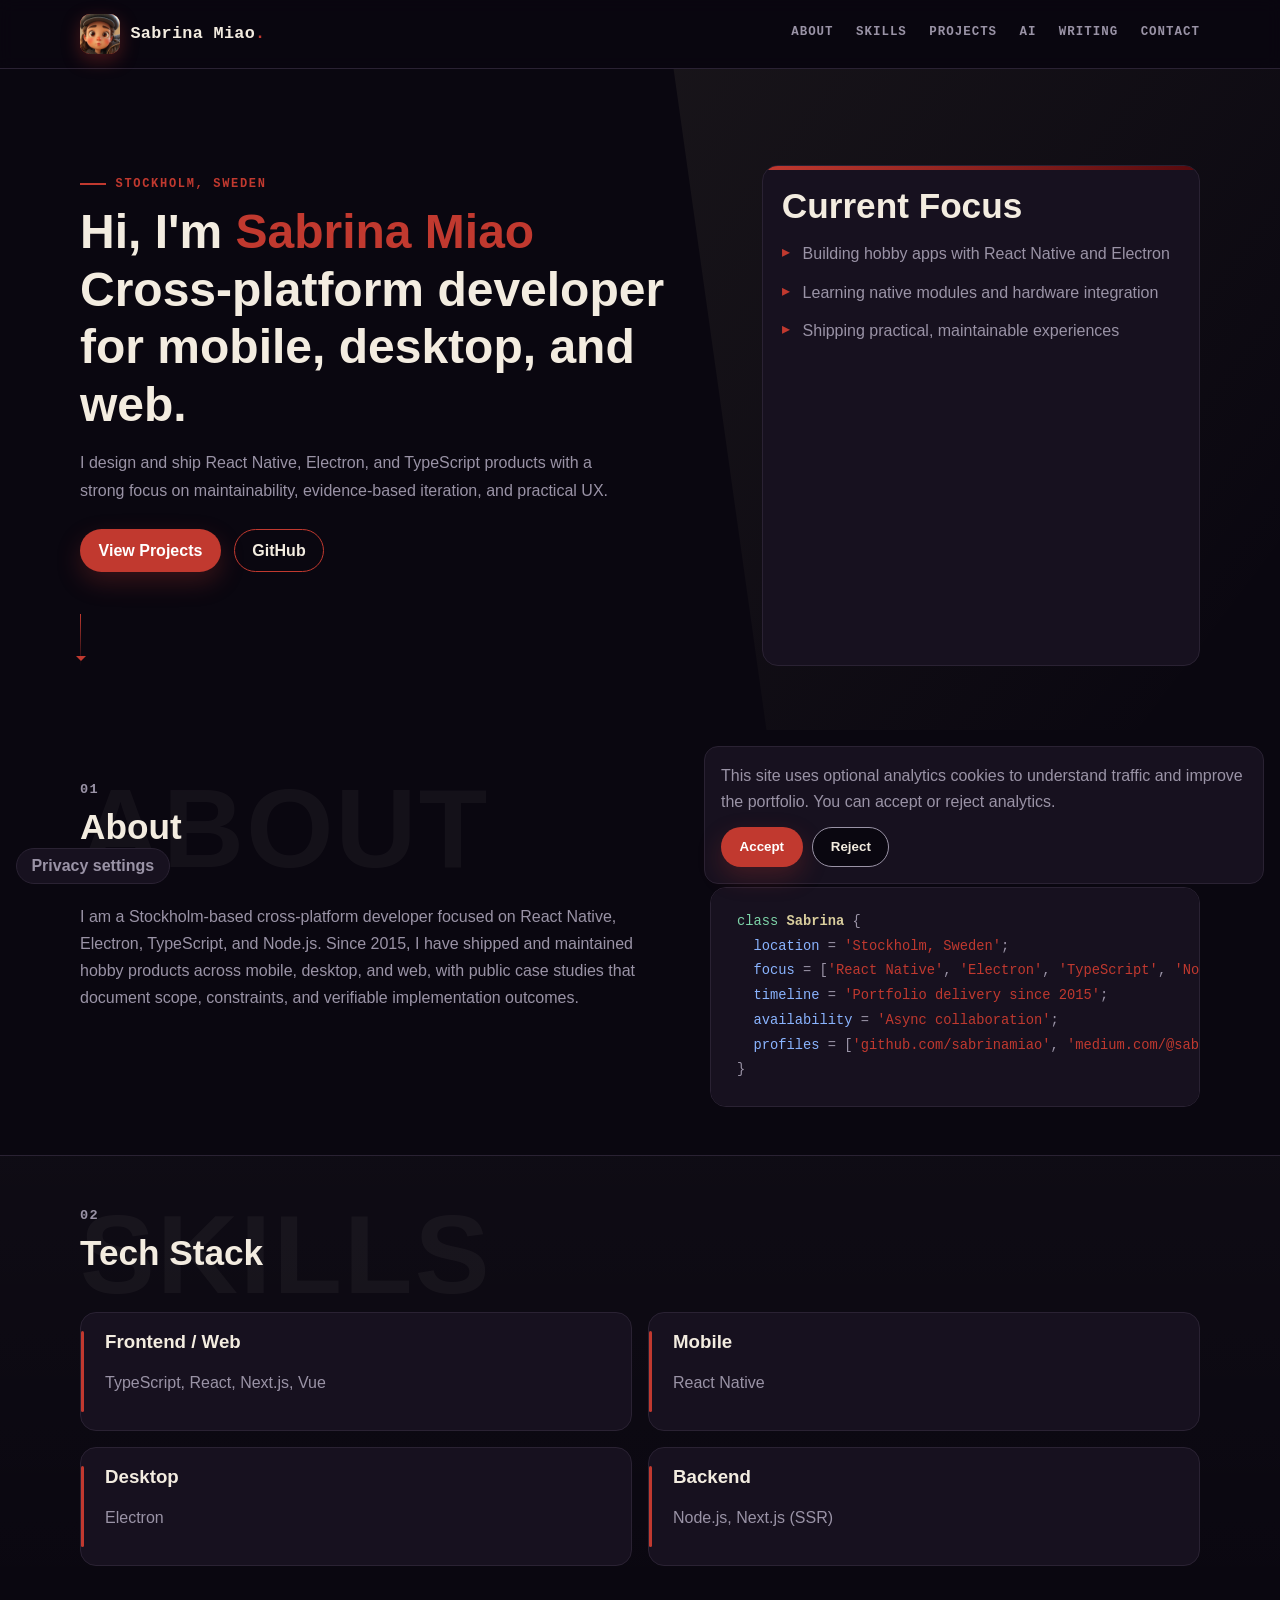
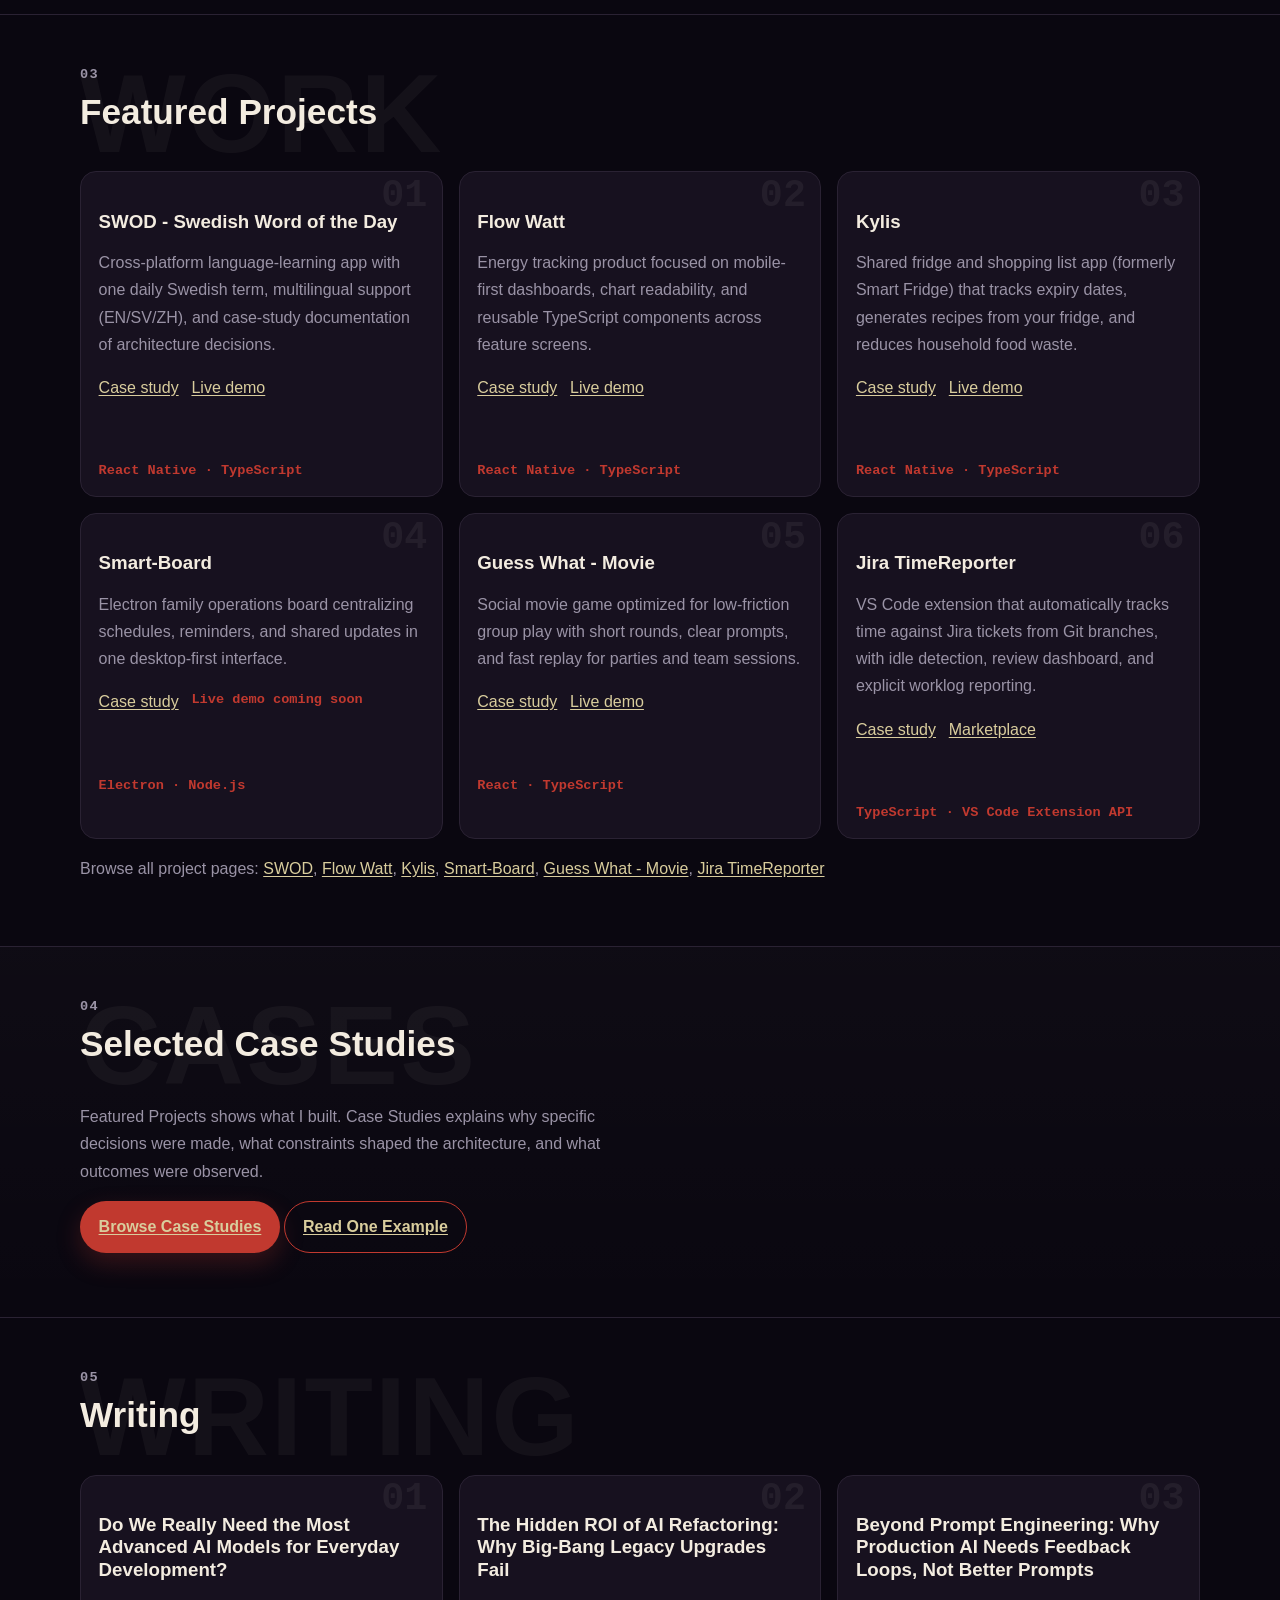
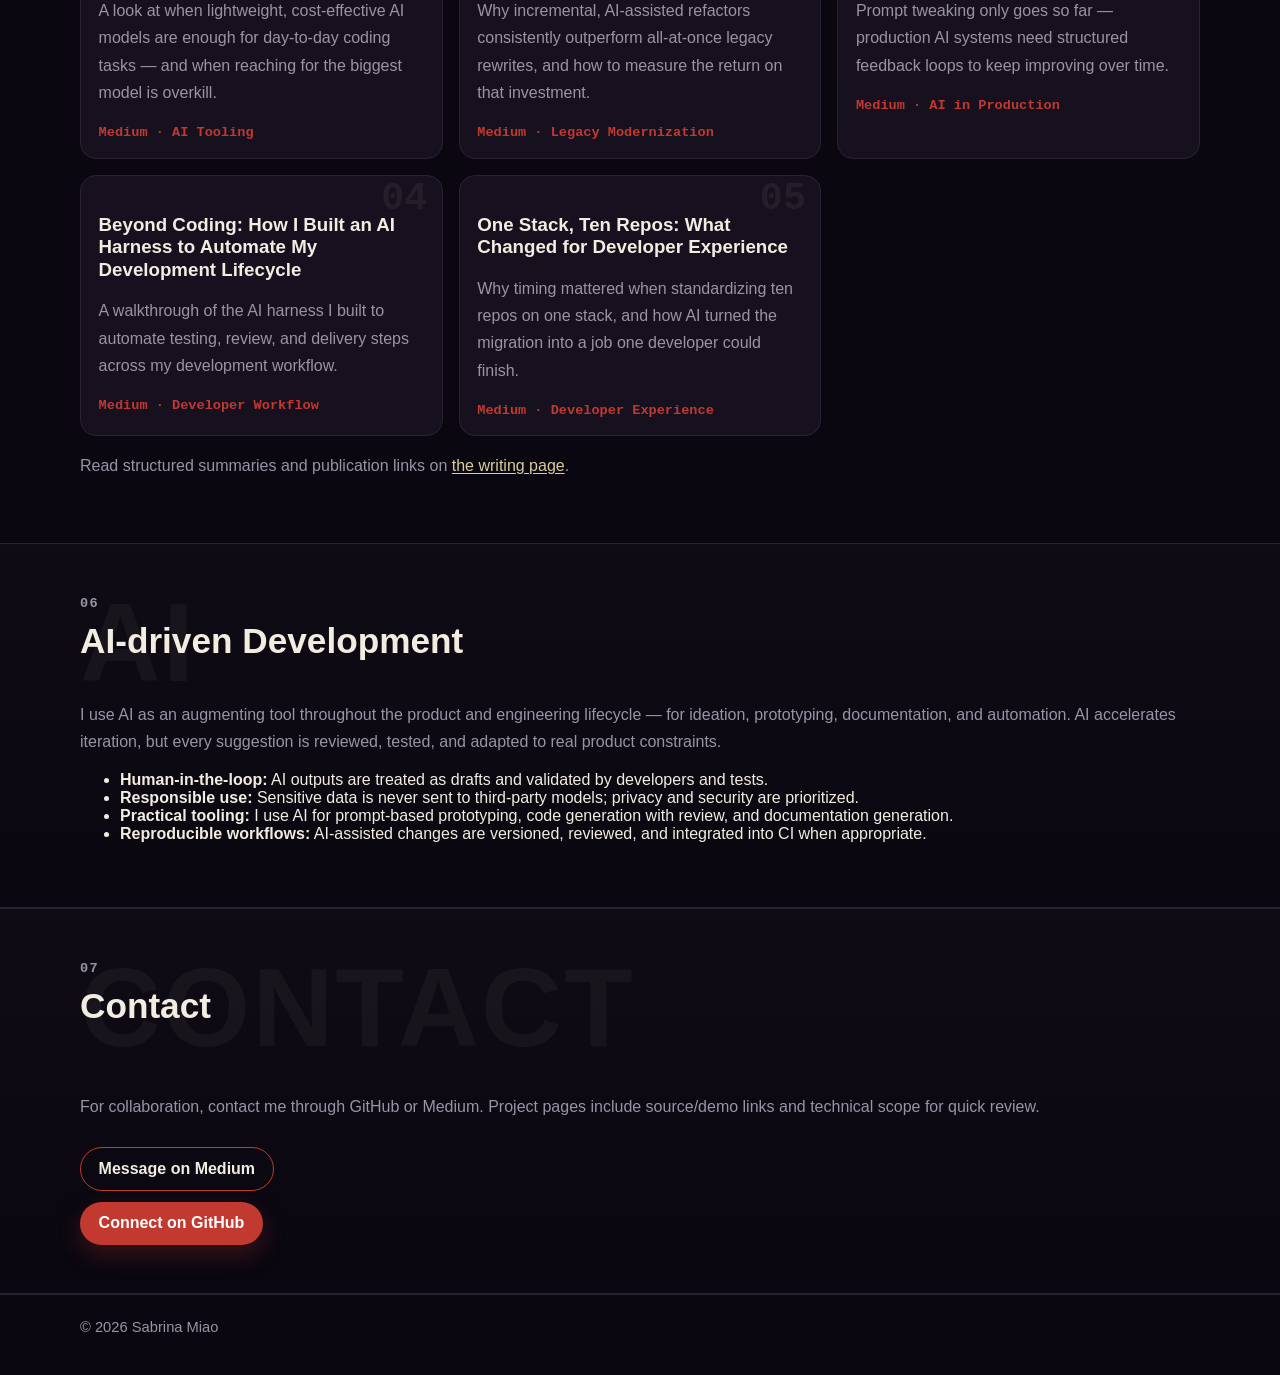
==== commit 91bbf3cc: "Add Medium article, rename Smart Fridge to Kylis, SEO/GEO updates Co-Authored-By: Claude Sonnet 5.5 " ====
--- a/index.html
+++ b/index.html
@@ -412,14 +412,14 @@
                 "position": 3,
                 "item": {
                   "@type": ["CreativeWork", "SoftwareApplication"],
-                  "name": "Smart Fridge",
+                  "name": "Kylis",
                   "applicationCategory": "LifestyleApplication",
-                  "url": "https://sabrinamiao.github.io/sabrinamiao/projects/smart-fridge.html",
-                  "image": "https://sabrinamiao.github.io/sabrinamiao/images/projects/smart-fridge-preview.jpg",
+                  "url": "https://sabrinamiao.github.io/sabrinamiao/projects/kylis.html",
+                  "image": "https://sabrinamiao.github.io/sabrinamiao/images/projects/kylis-live.jpg",
                   "author": {
                     "@id": "https://sabrinamiao.github.io/sabrinamiao/#person"
                   },
-                  "description": "Inventory-focused mobile app that helps households track expiry windows and reduce avoidable food waste."
+                  "description": "Shared fridge and shopping list app (formerly Smart Fridge) that helps households track expiry dates and reduce food waste."
                 }
               },
               {
@@ -518,6 +518,18 @@
                   "@type": "BlogPosting",
                   "headline": "Beyond Coding: How I Built an AI Harness to Automate My Development Lifecycle",
                   "url": "https://medium.com/@sabrinamsh/beyond-coding-how-i-built-an-ai-harness-to-automate-my-development-lifecycle-77ea5e1788de",
+                  "author": {
+                    "@id": "https://sabrinamiao.github.io/sabrinamiao/#person"
+                  }
+                }
+              },
+              {
+                "@type": "ListItem",
+                "position": 5,
+                "item": {
+                  "@type": "BlogPosting",
+                  "headline": "One Stack, Ten Repos: What Changed for Developer Experience",
+                  "url": "https://medium.com/@sabrinamsh/one-stack-ten-repos-what-changed-for-developer-experience-fe0c35256217",
                   "author": {
                     "@id": "https://sabrinamiao.github.io/sabrinamiao/#person"
                   }
@@ -687,15 +699,17 @@
             </article>
             <article class="project-card" data-index="03">
               <h3>
-                <a href="projects/smart-fridge.html">Smart Fridge</a>
-              </h3>
-              <p>
-                Inventory and expiry management app designed to reduce avoidable food waste with
-                clear prioritization of "use-soon" items.
+                <a href="https://kylis-3e9b8.web.app/" target="_blank" rel="noopener noreferrer">
+                  Kylis
+                </a>
+              </h3>
+              <p>
+                Shared fridge and shopping list app (formerly Smart Fridge) that tracks expiry dates, generates recipes from your fridge, and
+                reduces household food waste.
               </p>
               <p class="project-links">
-                <a href="projects/smart-fridge.html">Case study</a>
-                <span>Live demo coming soon</span>
+                <a href="projects/kylis.html">Case study</a>
+                <a href="https://kylis-3e9b8.web.app/" target="_blank" rel="noopener noreferrer">Live demo</a>
               </p>
               <span>React Native · TypeScript</span>
             </article>
@@ -750,7 +764,7 @@
             Browse all project pages:
             <a href="projects/swod.html">SWOD</a>,
             <a href="projects/flow-watt.html">Flow Watt</a>,
-            <a href="projects/smart-fridge.html">Smart Fridge</a>,
+            <a href="projects/kylis.html">Kylis</a>,
             <a href="projects/smart-board.html">Smart-Board</a>,
             <a href="projects/guess-what-movie.html">Guess What - Movie</a>,
             <a href="projects/jira-reporter.html">Jira TimeReporter</a>
@@ -852,6 +866,22 @@
                 delivery steps across my development workflow.
               </p>
               <span>Medium · Developer Workflow</span>
+            </article>
+            <article class="project-card" data-index="05">
+              <h3>
+                <a
+                  href="https://medium.com/@sabrinamsh/one-stack-ten-repos-what-changed-for-developer-experience-fe0c35256217"
+                  target="_blank"
+                  rel="noopener noreferrer"
+                >
+                  One Stack, Ten Repos: What Changed for Developer Experience
+                </a>
+              </h3>
+              <p>
+                Why timing mattered when standardizing ten repos on one stack, and how AI turned
+                the migration into a job one developer could finish.
+              </p>
+              <span>Medium · Developer Experience</span>
             </article>
           </div>
           <p class="topic-links">
--- a/styles.css
+++ b/styles.css
@@ -520,6 +520,11 @@
   padding: 1.1rem;
 }
 
+.projects-grid + .detail-card,
+.detail-card + .detail-card {
+  margin-top: 1.4rem;
+}
+
 .detail-meta {
   margin: 0;
   padding-left: 1.1rem;
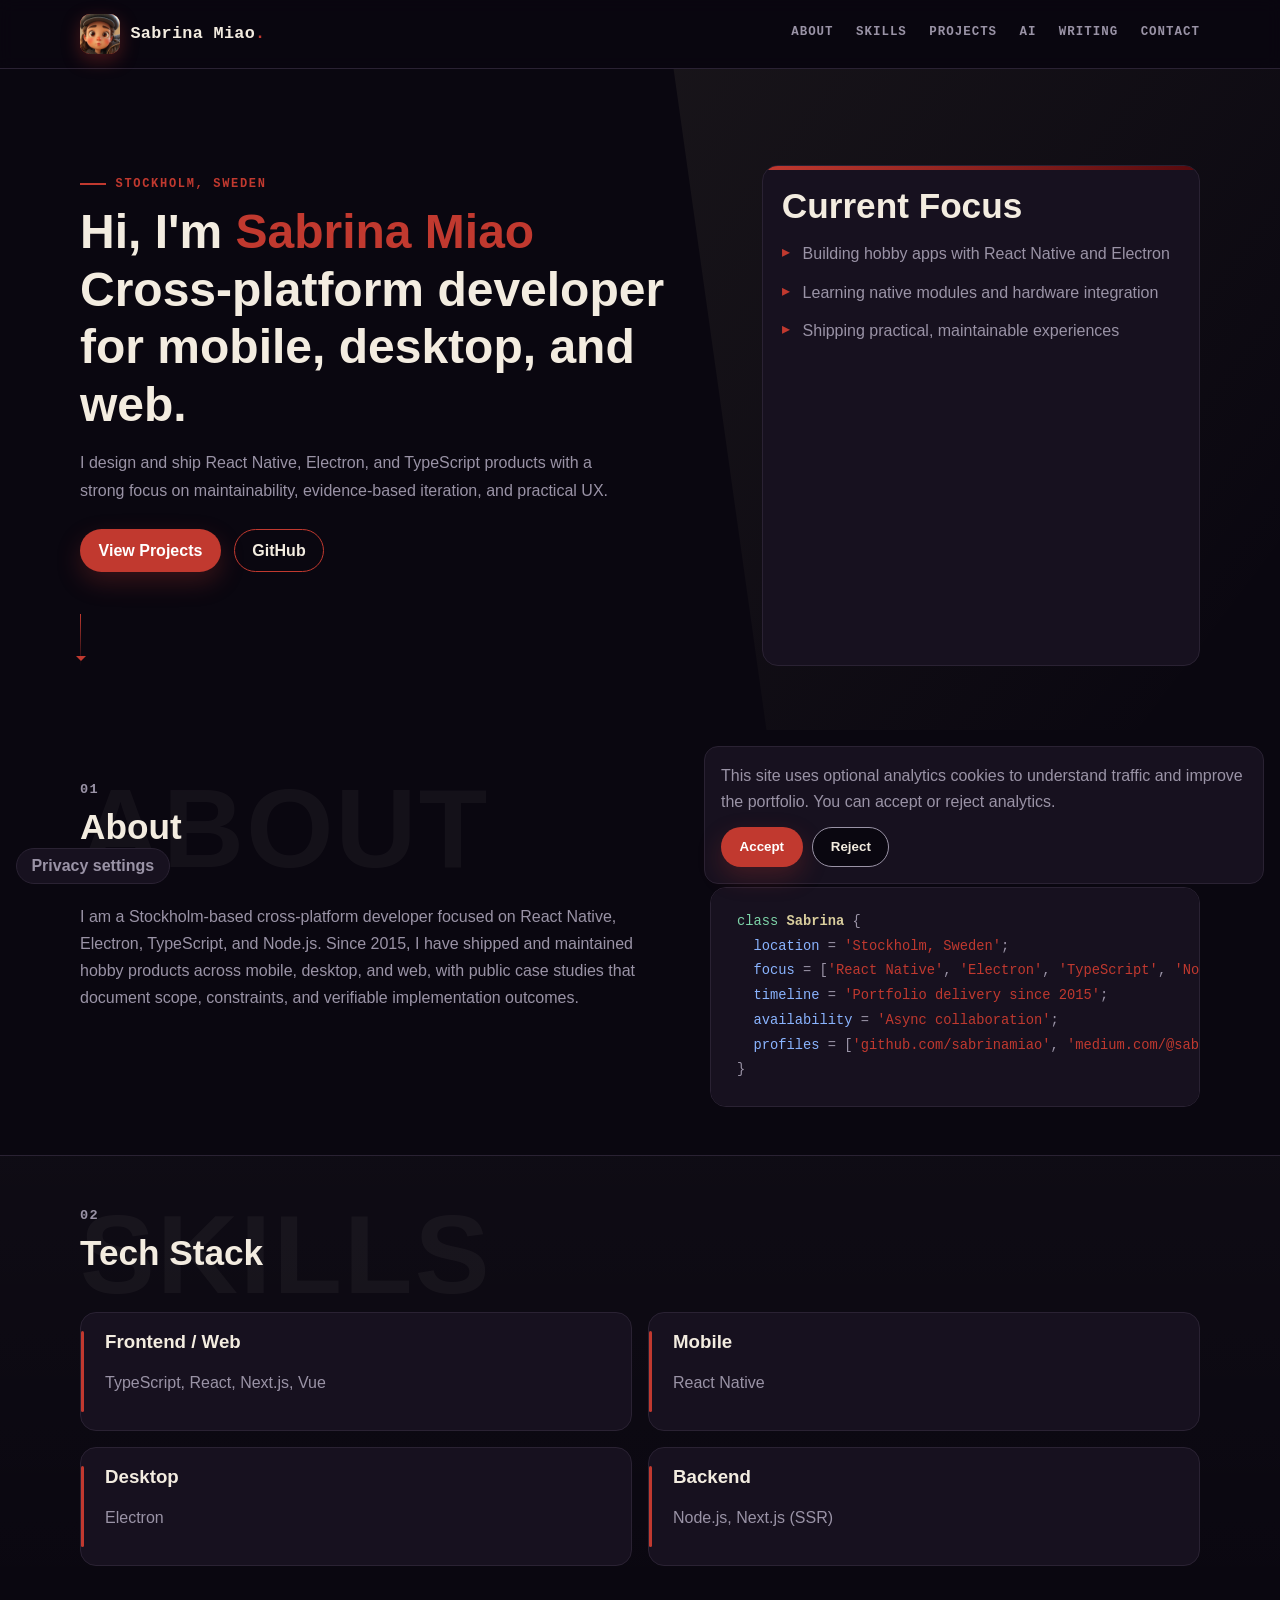
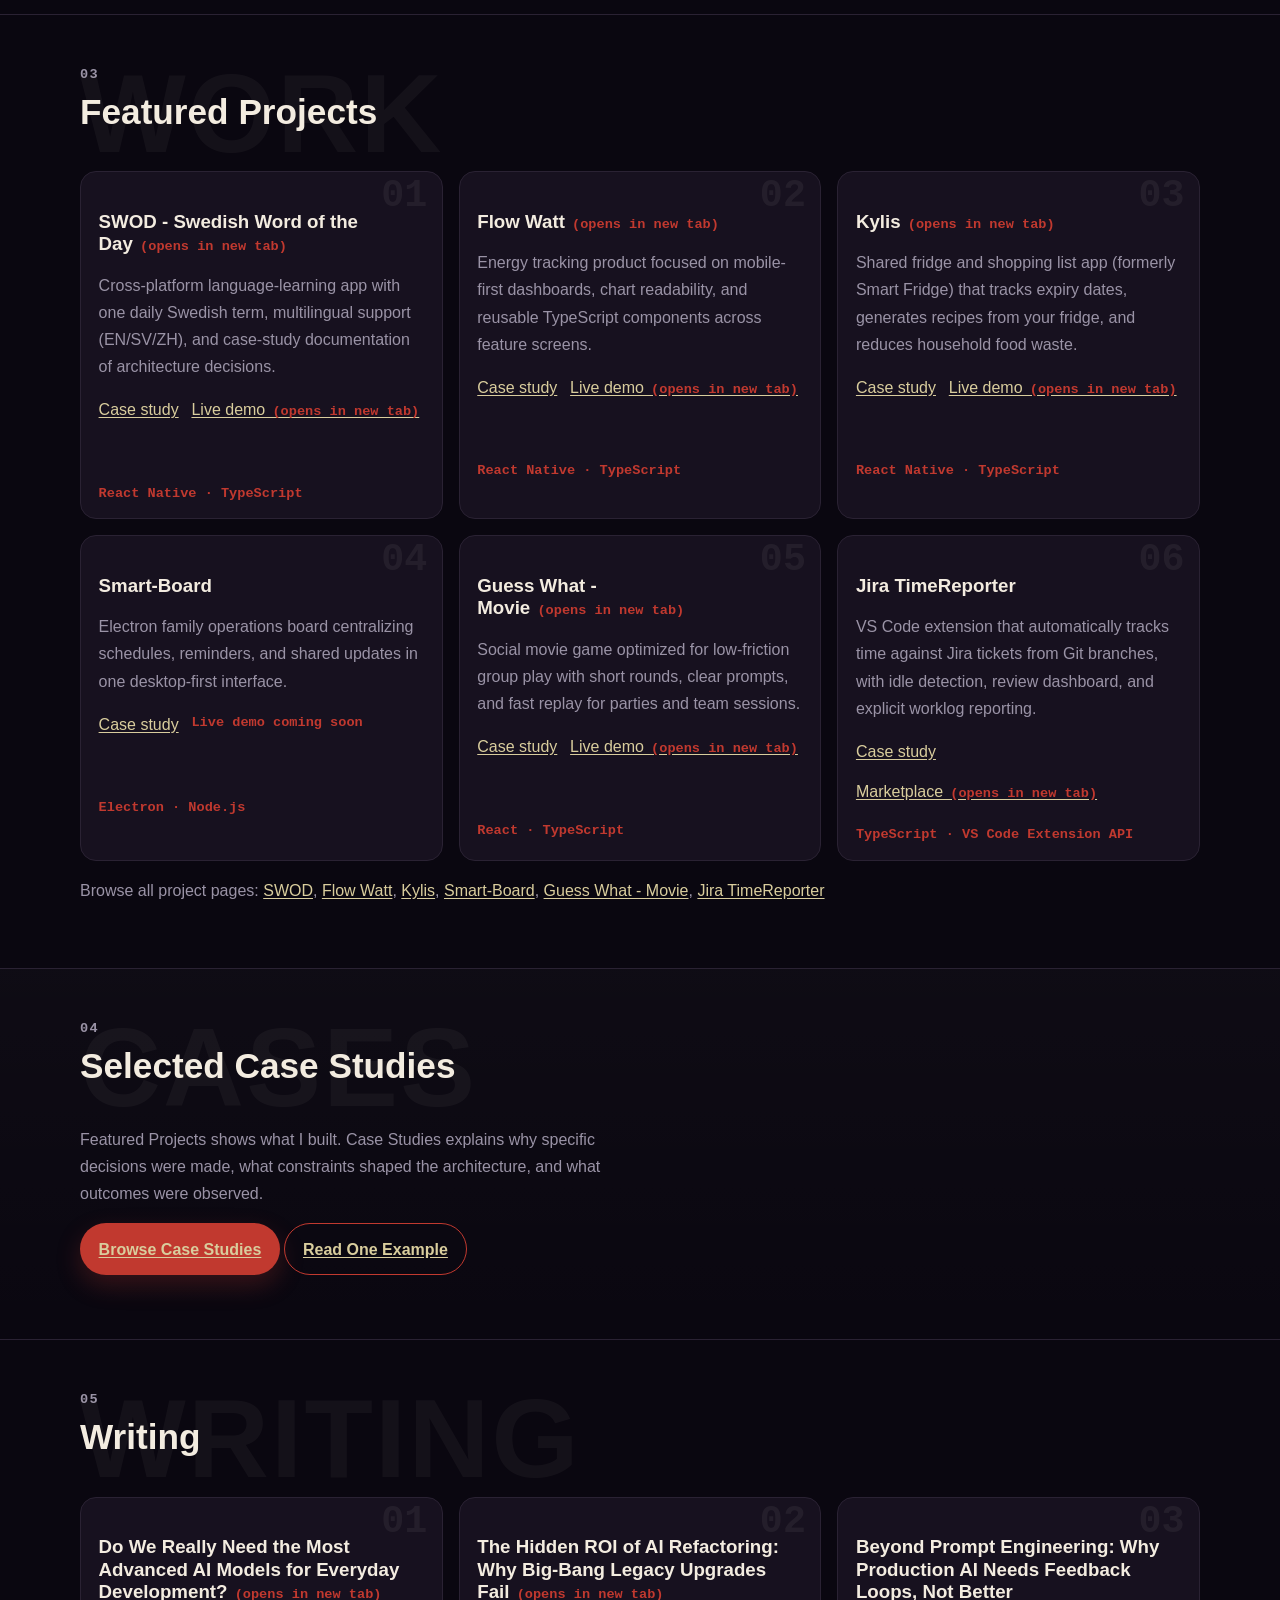
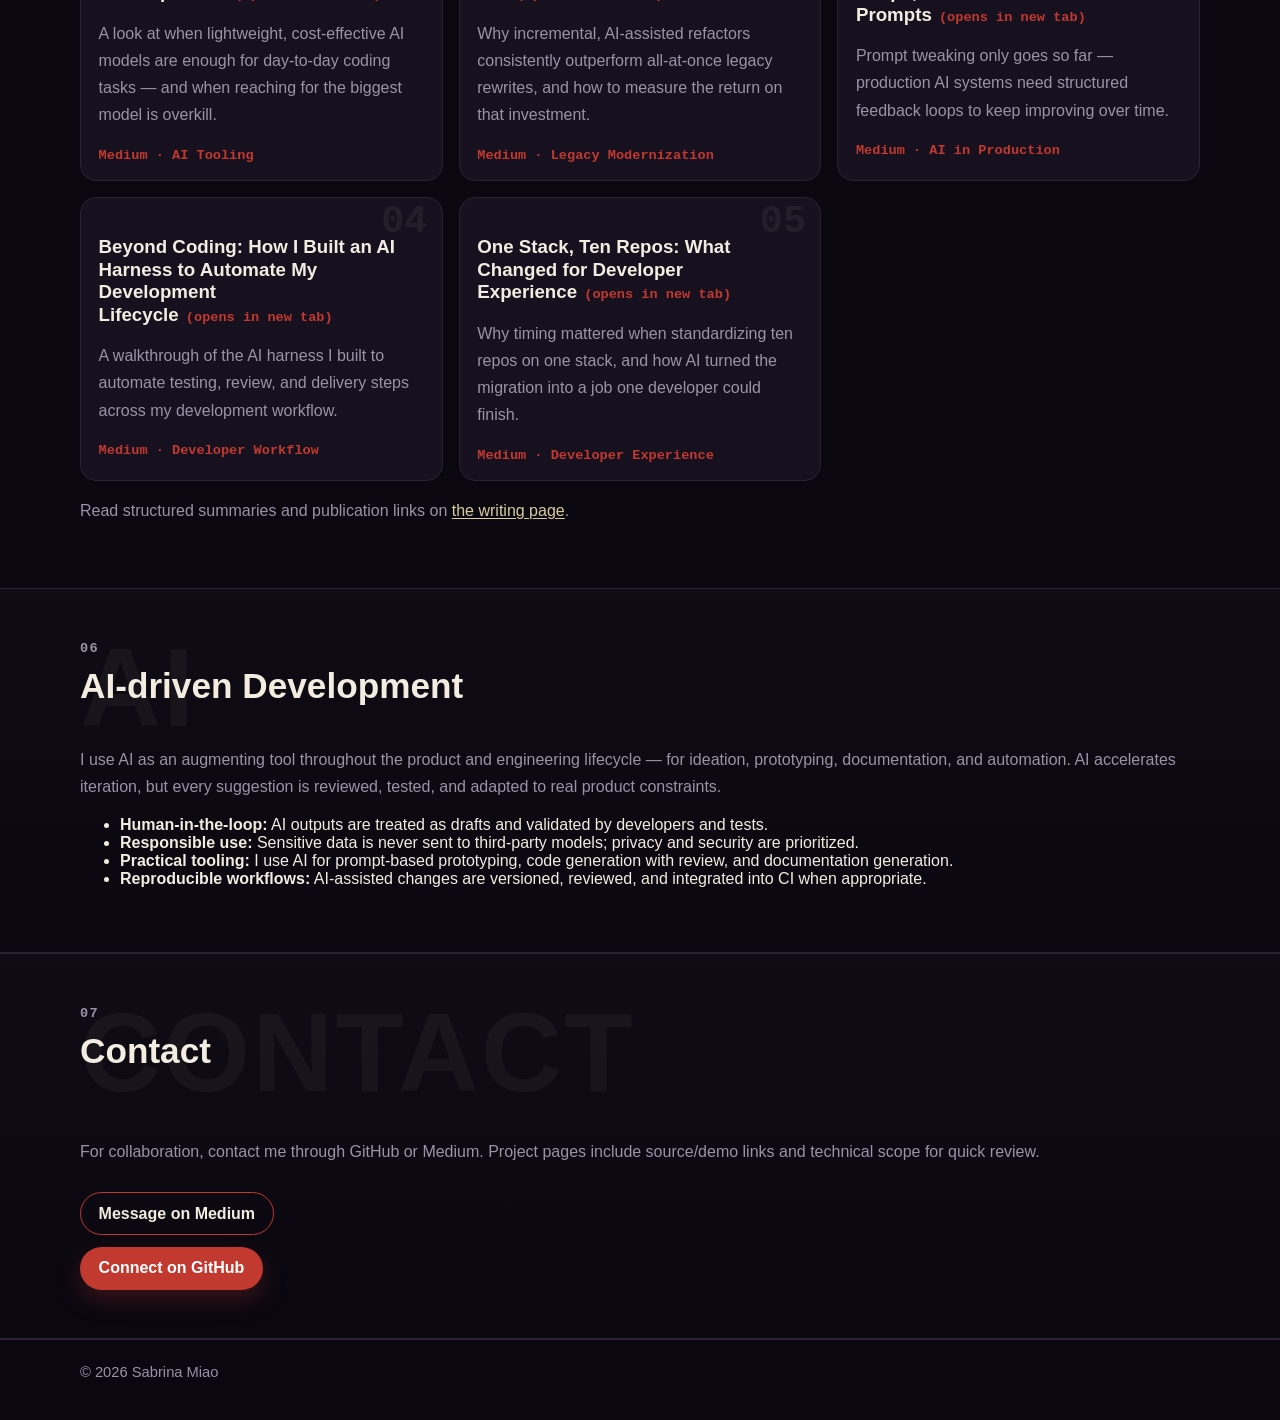
==== commit 70d1bb5b: "Improve accessibility: skip link, focus styles, reduced motion, nav labels, new-tab hints Co-Authore" ====
--- a/index.html
+++ b/index.html
@@ -542,15 +542,16 @@
     </script>
   </head>
   <body>
+    <a class="skip-link" href="#main">Skip to main content</a>
     <header class="site-header">
       <div class="container nav">
-        <a class="brand" href="#top" aria-label="Sabrina Miao home">
+        <a class="brand" href="#main" aria-label="Sabrina Miao home">
           <span class="brand-mark">
             <img src="images/logo.jpeg" alt="" width="40" height="40" loading="eager" decoding="async" />
           </span>
           <span class="brand-name">Sabrina Miao<span class="dot">.</span></span>
         </a>
-        <nav>
+        <nav aria-label="Primary">
           <a href="#about">About</a>
           <a href="#skills">Skills</a>
           <a href="#projects">Projects</a>
@@ -561,7 +562,7 @@
       </div>
     </header>
 
-    <main id="top">
+    <main id="main">
       <section class="hero">
         <div class="container hero-grid">
           <div>
@@ -576,7 +577,7 @@
             </p>
             <div class="hero-actions">
               <a class="btn btn-primary" href="#projects">View Projects</a>
-              <a class="btn btn-secondary" href="https://github.com/sabrinamiao" target="_blank" rel="noopener noreferrer">GitHub</a>
+              <a class="btn btn-secondary" href="https://github.com/sabrinamiao" target="_blank" rel="noopener noreferrer">GitHub<span class="sr-only"> (opens in new tab)</span></a>
             </div>
             <div class="scroll-cue" aria-hidden="true"></div>
           </div>
@@ -668,8 +669,7 @@
             <article class="project-card" data-index="01">
               <h3>
                 <a href="https://swedishoftheday.se/" target="_blank" rel="noopener noreferrer">
-                  SWOD - Swedish Word of the Day
-                </a>
+                  SWOD - Swedish Word of the Day<span class="sr-only"> (opens in new tab)</span></a>
               </h3>
               <p>
                 Cross-platform language-learning app with one daily Swedish term, multilingual
@@ -677,15 +677,14 @@
               </p>
               <p class="project-links">
                 <a href="projects/swod.html">Case study</a>
-                <a href="https://swedishoftheday.se/" target="_blank" rel="noopener noreferrer">Live demo</a>
+                <a href="https://swedishoftheday.se/" target="_blank" rel="noopener noreferrer">Live demo<span class="sr-only"> (opens in new tab)</span></a>
               </p>
               <span>React Native · TypeScript</span>
             </article>
             <article class="project-card" data-index="02">
               <h3>
                 <a href="https://watt-wise-190d9.web.app/" target="_blank" rel="noopener noreferrer">
-                  Flow Watt
-                </a>
+                  Flow Watt<span class="sr-only"> (opens in new tab)</span></a>
               </h3>
               <p>
                 Energy tracking product focused on mobile-first dashboards, chart readability,
@@ -693,15 +692,14 @@
               </p>
               <p class="project-links">
                 <a href="projects/flow-watt.html">Case study</a>
-                <a href="https://watt-wise-190d9.web.app/" target="_blank" rel="noopener noreferrer">Live demo</a>
+                <a href="https://watt-wise-190d9.web.app/" target="_blank" rel="noopener noreferrer">Live demo<span class="sr-only"> (opens in new tab)</span></a>
               </p>
               <span>React Native · TypeScript</span>
             </article>
             <article class="project-card" data-index="03">
               <h3>
                 <a href="https://kylis-3e9b8.web.app/" target="_blank" rel="noopener noreferrer">
-                  Kylis
-                </a>
+                  Kylis<span class="sr-only"> (opens in new tab)</span></a>
               </h3>
               <p>
                 Shared fridge and shopping list app (formerly Smart Fridge) that tracks expiry dates, generates recipes from your fridge, and
@@ -709,7 +707,7 @@
               </p>
               <p class="project-links">
                 <a href="projects/kylis.html">Case study</a>
-                <a href="https://kylis-3e9b8.web.app/" target="_blank" rel="noopener noreferrer">Live demo</a>
+                <a href="https://kylis-3e9b8.web.app/" target="_blank" rel="noopener noreferrer">Live demo<span class="sr-only"> (opens in new tab)</span></a>
               </p>
               <span>React Native · TypeScript</span>
             </article>
@@ -730,8 +728,7 @@
             <article class="project-card" data-index="05">
               <h3>
                 <a href="https://guess-what-movie.web.app/" target="_blank" rel="noopener noreferrer">
-                  Guess What - Movie
-                </a>
+                  Guess What - Movie<span class="sr-only"> (opens in new tab)</span></a>
               </h3>
               <p>
                 Social movie game optimized for low-friction group play with short rounds,
@@ -739,7 +736,7 @@
               </p>
               <p class="project-links">
                 <a href="projects/guess-what-movie.html">Case study</a>
-                <a href="https://guess-what-movie.web.app/" target="_blank" rel="noopener noreferrer">Live demo</a>
+                <a href="https://guess-what-movie.web.app/" target="_blank" rel="noopener noreferrer">Live demo<span class="sr-only"> (opens in new tab)</span></a>
               </p>
               <span>React · TypeScript</span>
             </article>
@@ -755,7 +752,7 @@
               </p>
               <p class="project-links">
                 <a href="projects/jira-reporter.html">Case study</a>
-                <a href="https://marketplace.visualstudio.com/items?itemName=nordikat.jira-timereporter" target="_blank" rel="noopener noreferrer">Marketplace</a>
+                <a href="https://marketplace.visualstudio.com/items?itemName=nordikat.jira-timereporter" target="_blank" rel="noopener noreferrer">Marketplace<span class="sr-only"> (opens in new tab)</span></a>
               </p>
               <span>TypeScript · VS Code Extension API</span>
             </article>
@@ -809,8 +806,7 @@
                   target="_blank"
                   rel="noopener noreferrer"
                 >
-                  Do We Really Need the Most Advanced AI Models for Everyday Development?
-                </a>
+                  Do We Really Need the Most Advanced AI Models for Everyday Development?<span class="sr-only"> (opens in new tab)</span></a>
               </h3>
               <p>
                 A look at when lightweight, cost-effective AI models are enough for day-to-day
@@ -825,8 +821,7 @@
                   target="_blank"
                   rel="noopener noreferrer"
                 >
-                  The Hidden ROI of AI Refactoring: Why Big-Bang Legacy Upgrades Fail
-                </a>
+                  The Hidden ROI of AI Refactoring: Why Big-Bang Legacy Upgrades Fail<span class="sr-only"> (opens in new tab)</span></a>
               </h3>
               <p>
                 Why incremental, AI-assisted refactors consistently outperform all-at-once
@@ -842,8 +837,7 @@
                   rel="noopener noreferrer"
                 >
                   Beyond Prompt Engineering: Why Production AI Needs Feedback Loops, Not Better
-                  Prompts
-                </a>
+                  Prompts<span class="sr-only"> (opens in new tab)</span></a>
               </h3>
               <p>
                 Prompt tweaking only goes so far — production AI systems need structured
@@ -858,8 +852,7 @@
                   target="_blank"
                   rel="noopener noreferrer"
                 >
-                  Beyond Coding: How I Built an AI Harness to Automate My Development Lifecycle
-                </a>
+                  Beyond Coding: How I Built an AI Harness to Automate My Development Lifecycle<span class="sr-only"> (opens in new tab)</span></a>
               </h3>
               <p>
                 A walkthrough of the AI harness I built to automate testing, review, and
@@ -874,8 +867,7 @@
                   target="_blank"
                   rel="noopener noreferrer"
                 >
-                  One Stack, Ten Repos: What Changed for Developer Experience
-                </a>
+                  One Stack, Ten Repos: What Changed for Developer Experience<span class="sr-only"> (opens in new tab)</span></a>
               </h3>
               <p>
                 Why timing mattered when standardizing ten repos on one stack, and how AI turned
@@ -929,10 +921,9 @@
             For collaboration, contact me through GitHub or Medium. Project pages include
             source/demo links and technical scope for quick review.
           </p>
-          <a class="btn btn-secondary" href="https://medium.com/@sabrinamsh" target="_blank" rel="noopener noreferrer">Message on Medium</a>
+          <a class="btn btn-secondary" href="https://medium.com/@sabrinamsh" target="_blank" rel="noopener noreferrer">Message on Medium<span class="sr-only"> (opens in new tab)</span></a>
           <a class="btn btn-primary" href="https://github.com/sabrinamiao" target="_blank" rel="noopener noreferrer">
-            Connect on GitHub
-          </a>
+            Connect on GitHub<span class="sr-only"> (opens in new tab)</span></a>
         </div>
       </section>
     </main>
@@ -943,7 +934,7 @@
       </div>
     </footer>
 
-    <section class="consent-banner" data-consent-banner hidden aria-label="Cookie consent" role="dialog" aria-live="polite">
+    <section class="consent-banner" data-consent-banner hidden aria-label="Cookie consent" role="dialog" aria-modal="false" aria-live="polite">
       <p>
         This site uses optional analytics cookies to understand traffic and improve the
         portfolio. You can accept or reject analytics.
--- a/styles.css
+++ b/styles.css
@@ -707,4 +707,47 @@
   .consent-manage {
     bottom: 5.2rem;
   }
-}+}
+/* Accessibility */
+.skip-link {
+  position: absolute;
+  left: 8px;
+  top: -48px;
+  z-index: 1000;
+  padding: 10px 16px;
+  background: var(--text);
+  color: var(--bg);
+  border-radius: 6px;
+  font-weight: 600;
+  text-decoration: none;
+}
+.skip-link:focus {
+  top: 8px;
+}
+a:focus-visible,
+button:focus-visible {
+  outline: 3px solid #ffd166;
+  outline-offset: 3px;
+  border-radius: 4px;
+}
+@media (prefers-reduced-motion: reduce) {
+  *,
+  *::before,
+  *::after {
+    animation-duration: 0.01ms !important;
+    animation-iteration-count: 1 !important;
+    transition-duration: 0.01ms !important;
+    scroll-behavior: auto !important;
+  }
+}
+.sr-only {
+  position: absolute;
+  width: 1px;
+  height: 1px;
+  margin: -1px;
+  padding: 0;
+  overflow: hidden;
+  clip: rect(0, 0, 0, 0);
+  white-space: nowrap;
+  border: 0;
+}
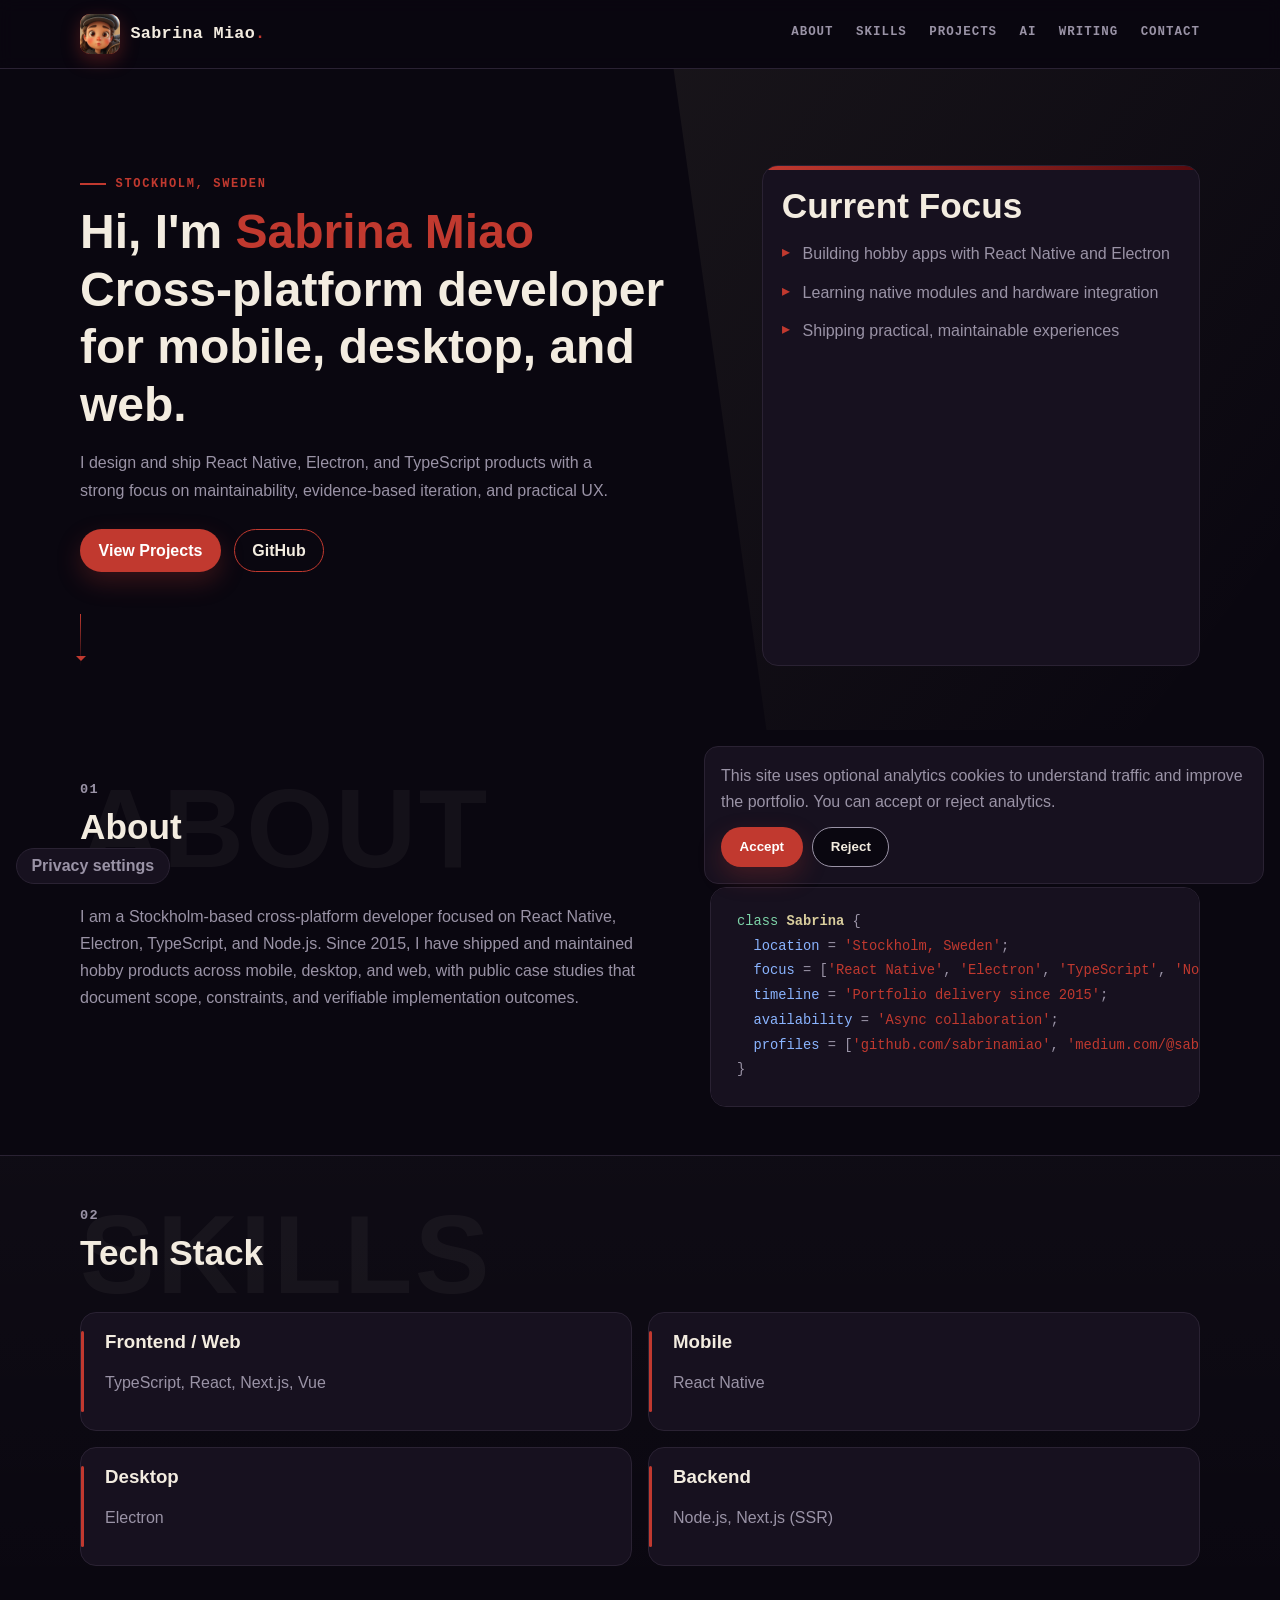
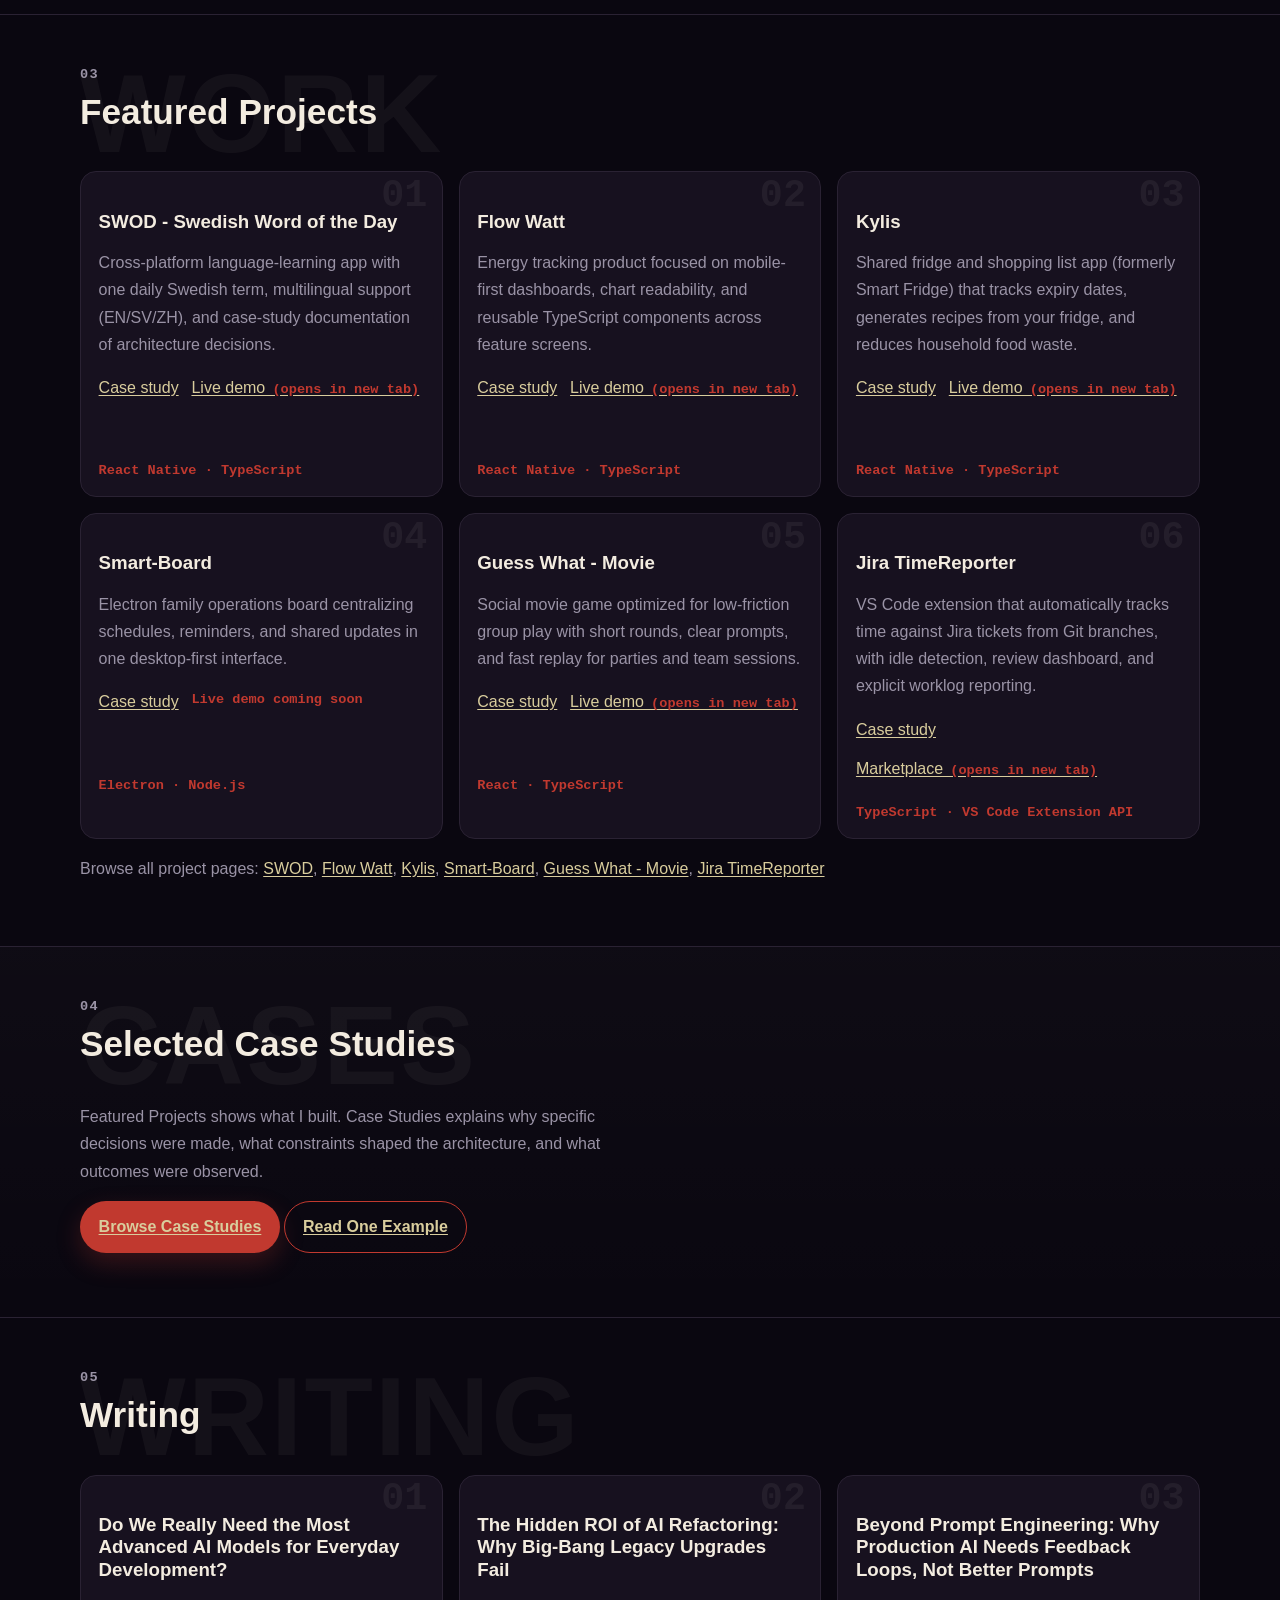
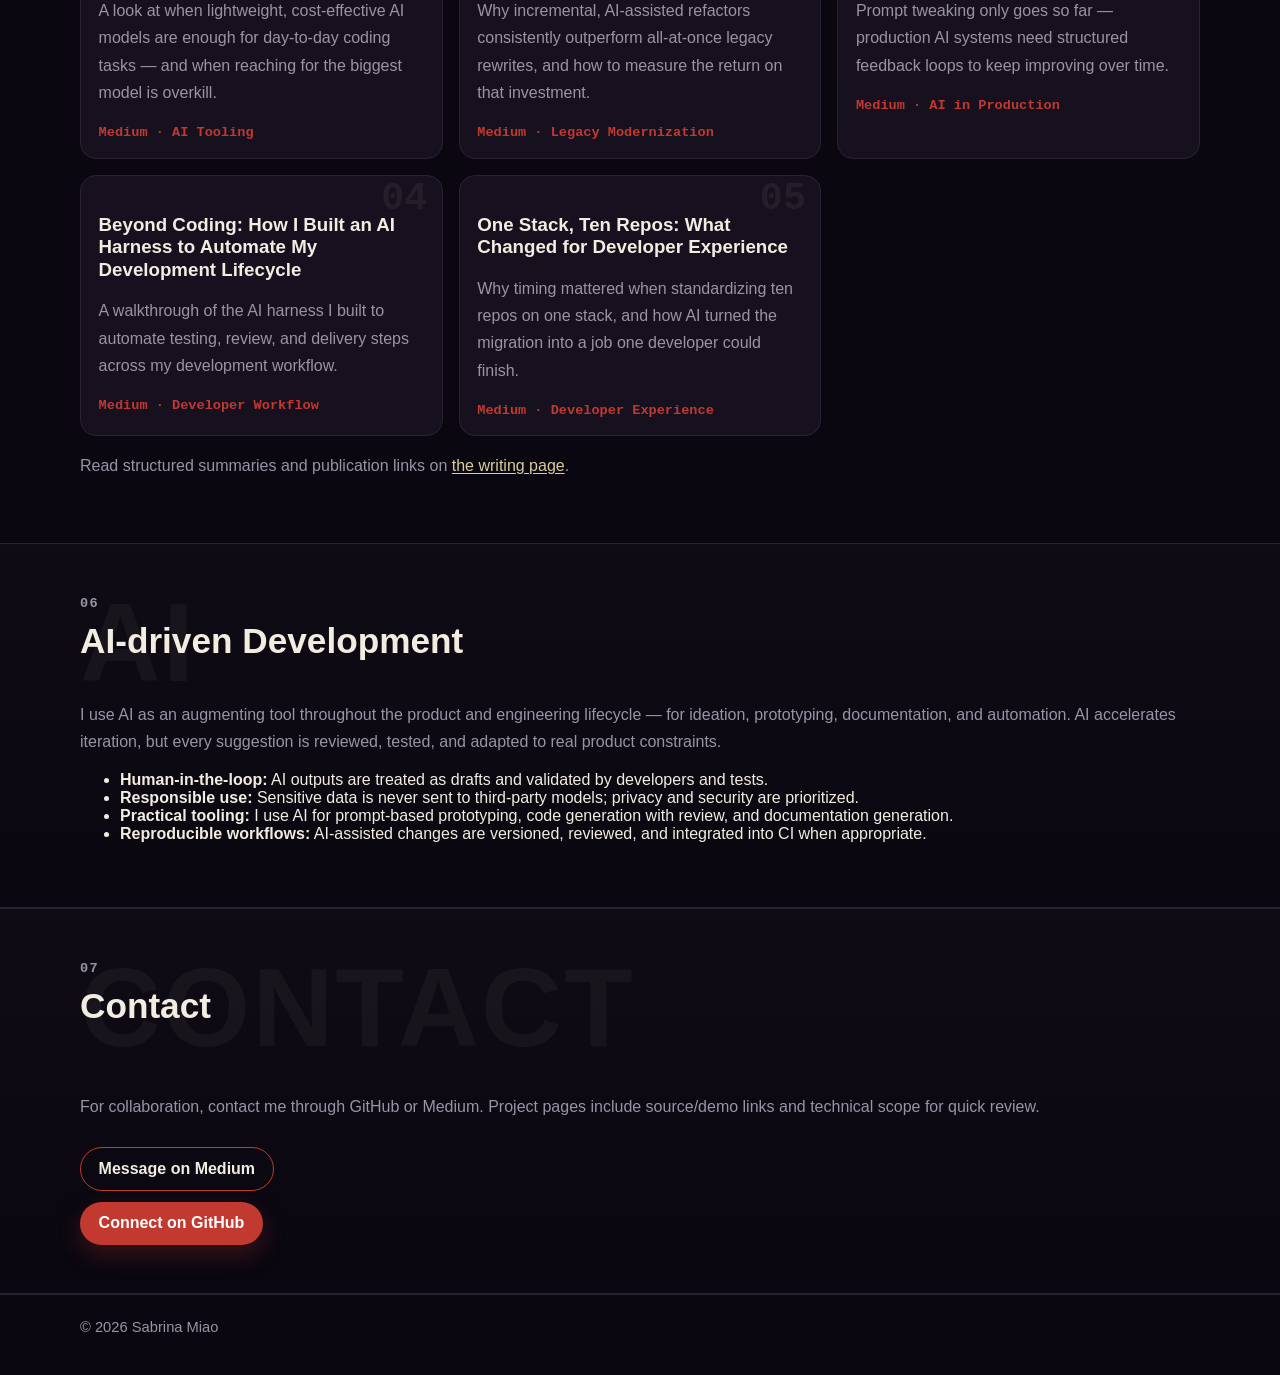
==== commit 27a68cbe: "Address review: keep new-tab hint out of headings, restore #top anchor, tokenise focus colour Co-Aut" ====
--- a/index.html
+++ b/index.html
@@ -541,11 +541,11 @@
       }
     </script>
   </head>
-  <body>
+  <body id="top">
     <a class="skip-link" href="#main">Skip to main content</a>
     <header class="site-header">
       <div class="container nav">
-        <a class="brand" href="#main" aria-label="Sabrina Miao home">
+        <a class="brand" href="#top" aria-label="Sabrina Miao home">
           <span class="brand-mark">
             <img src="images/logo.jpeg" alt="" width="40" height="40" loading="eager" decoding="async" />
           </span>
@@ -669,7 +669,7 @@
             <article class="project-card" data-index="01">
               <h3>
                 <a href="https://swedishoftheday.se/" target="_blank" rel="noopener noreferrer">
-                  SWOD - Swedish Word of the Day<span class="sr-only"> (opens in new tab)</span></a>
+                  SWOD - Swedish Word of the Day</a>
               </h3>
               <p>
                 Cross-platform language-learning app with one daily Swedish term, multilingual
@@ -684,7 +684,7 @@
             <article class="project-card" data-index="02">
               <h3>
                 <a href="https://watt-wise-190d9.web.app/" target="_blank" rel="noopener noreferrer">
-                  Flow Watt<span class="sr-only"> (opens in new tab)</span></a>
+                  Flow Watt</a>
               </h3>
               <p>
                 Energy tracking product focused on mobile-first dashboards, chart readability,
@@ -699,7 +699,7 @@
             <article class="project-card" data-index="03">
               <h3>
                 <a href="https://kylis-3e9b8.web.app/" target="_blank" rel="noopener noreferrer">
-                  Kylis<span class="sr-only"> (opens in new tab)</span></a>
+                  Kylis</a>
               </h3>
               <p>
                 Shared fridge and shopping list app (formerly Smart Fridge) that tracks expiry dates, generates recipes from your fridge, and
@@ -728,7 +728,7 @@
             <article class="project-card" data-index="05">
               <h3>
                 <a href="https://guess-what-movie.web.app/" target="_blank" rel="noopener noreferrer">
-                  Guess What - Movie<span class="sr-only"> (opens in new tab)</span></a>
+                  Guess What - Movie</a>
               </h3>
               <p>
                 Social movie game optimized for low-friction group play with short rounds,
@@ -806,7 +806,7 @@
                   target="_blank"
                   rel="noopener noreferrer"
                 >
-                  Do We Really Need the Most Advanced AI Models for Everyday Development?<span class="sr-only"> (opens in new tab)</span></a>
+                  Do We Really Need the Most Advanced AI Models for Everyday Development?</a>
               </h3>
               <p>
                 A look at when lightweight, cost-effective AI models are enough for day-to-day
@@ -821,7 +821,7 @@
                   target="_blank"
                   rel="noopener noreferrer"
                 >
-                  The Hidden ROI of AI Refactoring: Why Big-Bang Legacy Upgrades Fail<span class="sr-only"> (opens in new tab)</span></a>
+                  The Hidden ROI of AI Refactoring: Why Big-Bang Legacy Upgrades Fail</a>
               </h3>
               <p>
                 Why incremental, AI-assisted refactors consistently outperform all-at-once
@@ -837,7 +837,7 @@
                   rel="noopener noreferrer"
                 >
                   Beyond Prompt Engineering: Why Production AI Needs Feedback Loops, Not Better
-                  Prompts<span class="sr-only"> (opens in new tab)</span></a>
+                  Prompts</a>
               </h3>
               <p>
                 Prompt tweaking only goes so far — production AI systems need structured
@@ -852,7 +852,7 @@
                   target="_blank"
                   rel="noopener noreferrer"
                 >
-                  Beyond Coding: How I Built an AI Harness to Automate My Development Lifecycle<span class="sr-only"> (opens in new tab)</span></a>
+                  Beyond Coding: How I Built an AI Harness to Automate My Development Lifecycle</a>
               </h3>
               <p>
                 A walkthrough of the AI harness I built to automate testing, review, and
@@ -867,7 +867,7 @@
                   target="_blank"
                   rel="noopener noreferrer"
                 >
-                  One Stack, Ten Repos: What Changed for Developer Experience<span class="sr-only"> (opens in new tab)</span></a>
+                  One Stack, Ten Repos: What Changed for Developer Experience</a>
               </h3>
               <p>
                 Why timing mattered when standardizing ten repos on one stack, and how AI turned
@@ -934,7 +934,7 @@
       </div>
     </footer>
 
-    <section class="consent-banner" data-consent-banner hidden aria-label="Cookie consent" role="dialog" aria-modal="false" aria-live="polite">
+    <section class="consent-banner" data-consent-banner hidden aria-label="Cookie consent" role="dialog" aria-live="polite">
       <p>
         This site uses optional analytics cookies to understand traffic and improve the
         portfolio. You can accept or reject analytics.
--- a/styles.css
+++ b/styles.css
@@ -3,6 +3,7 @@
   --bg-elevated: #17111f;
   --text: #f3ece0;
   --text-muted: #9a93a6;
+  --focus: #ffd166;
   --primary: #c1392f;
   --primary-strong: #56090d;
   --primary-soft: rgba(193, 57, 47, 0.14);
@@ -726,7 +727,7 @@
 }
 a:focus-visible,
 button:focus-visible {
-  outline: 3px solid #ffd166;
+  outline: 3px solid var(--focus, #ffd166);
   outline-offset: 3px;
   border-radius: 4px;
 }
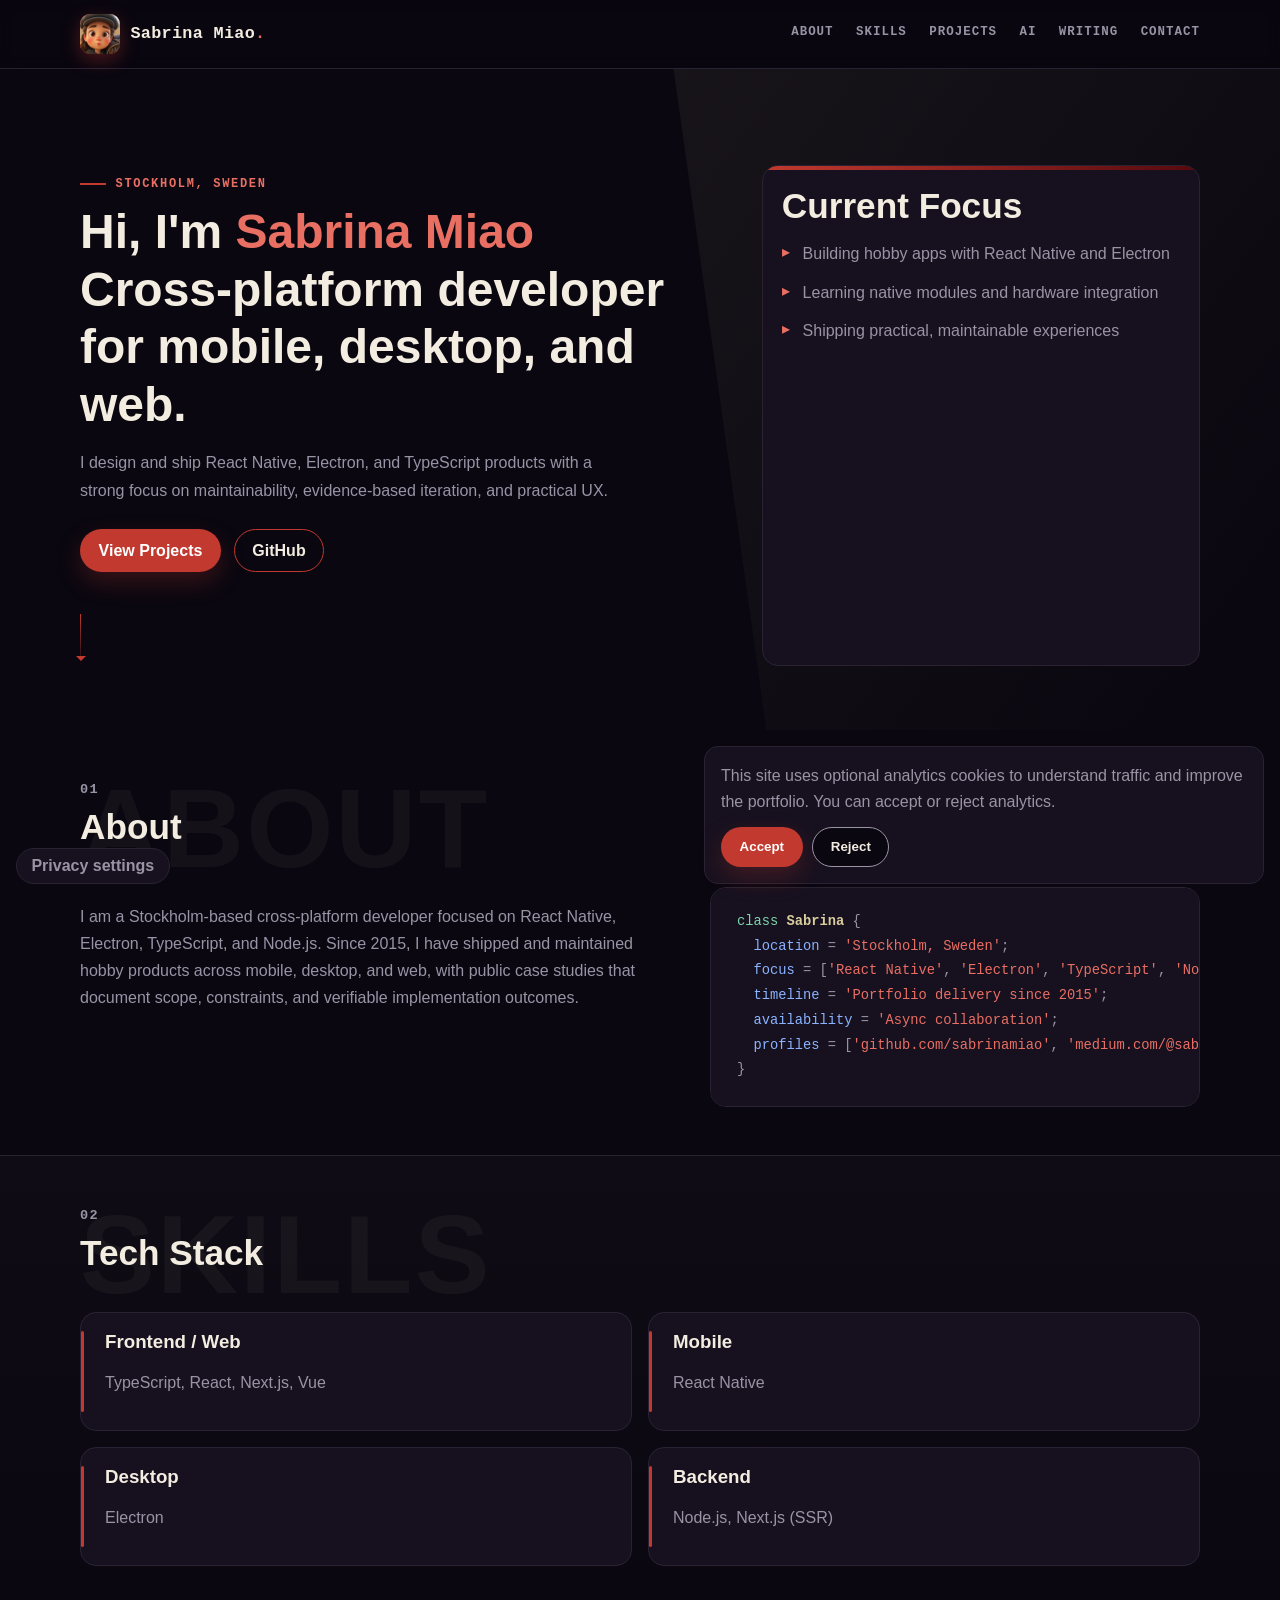
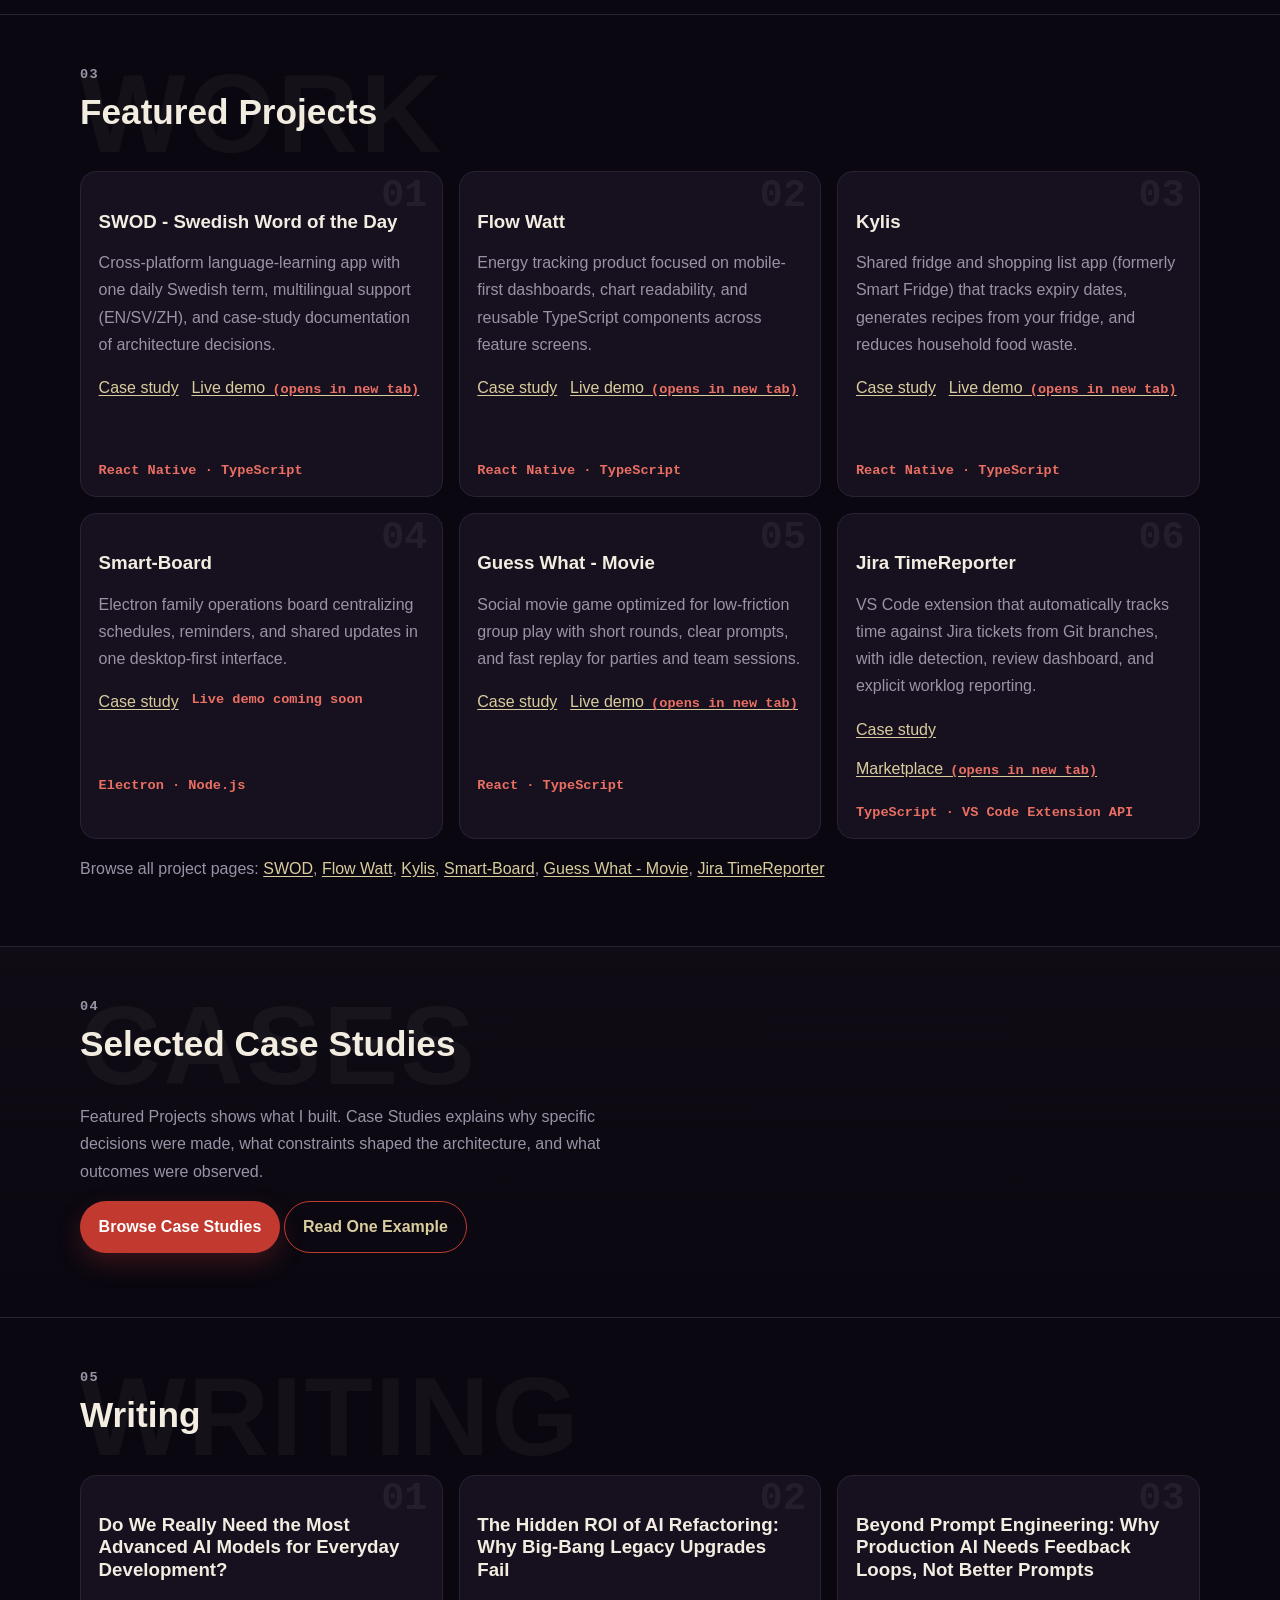
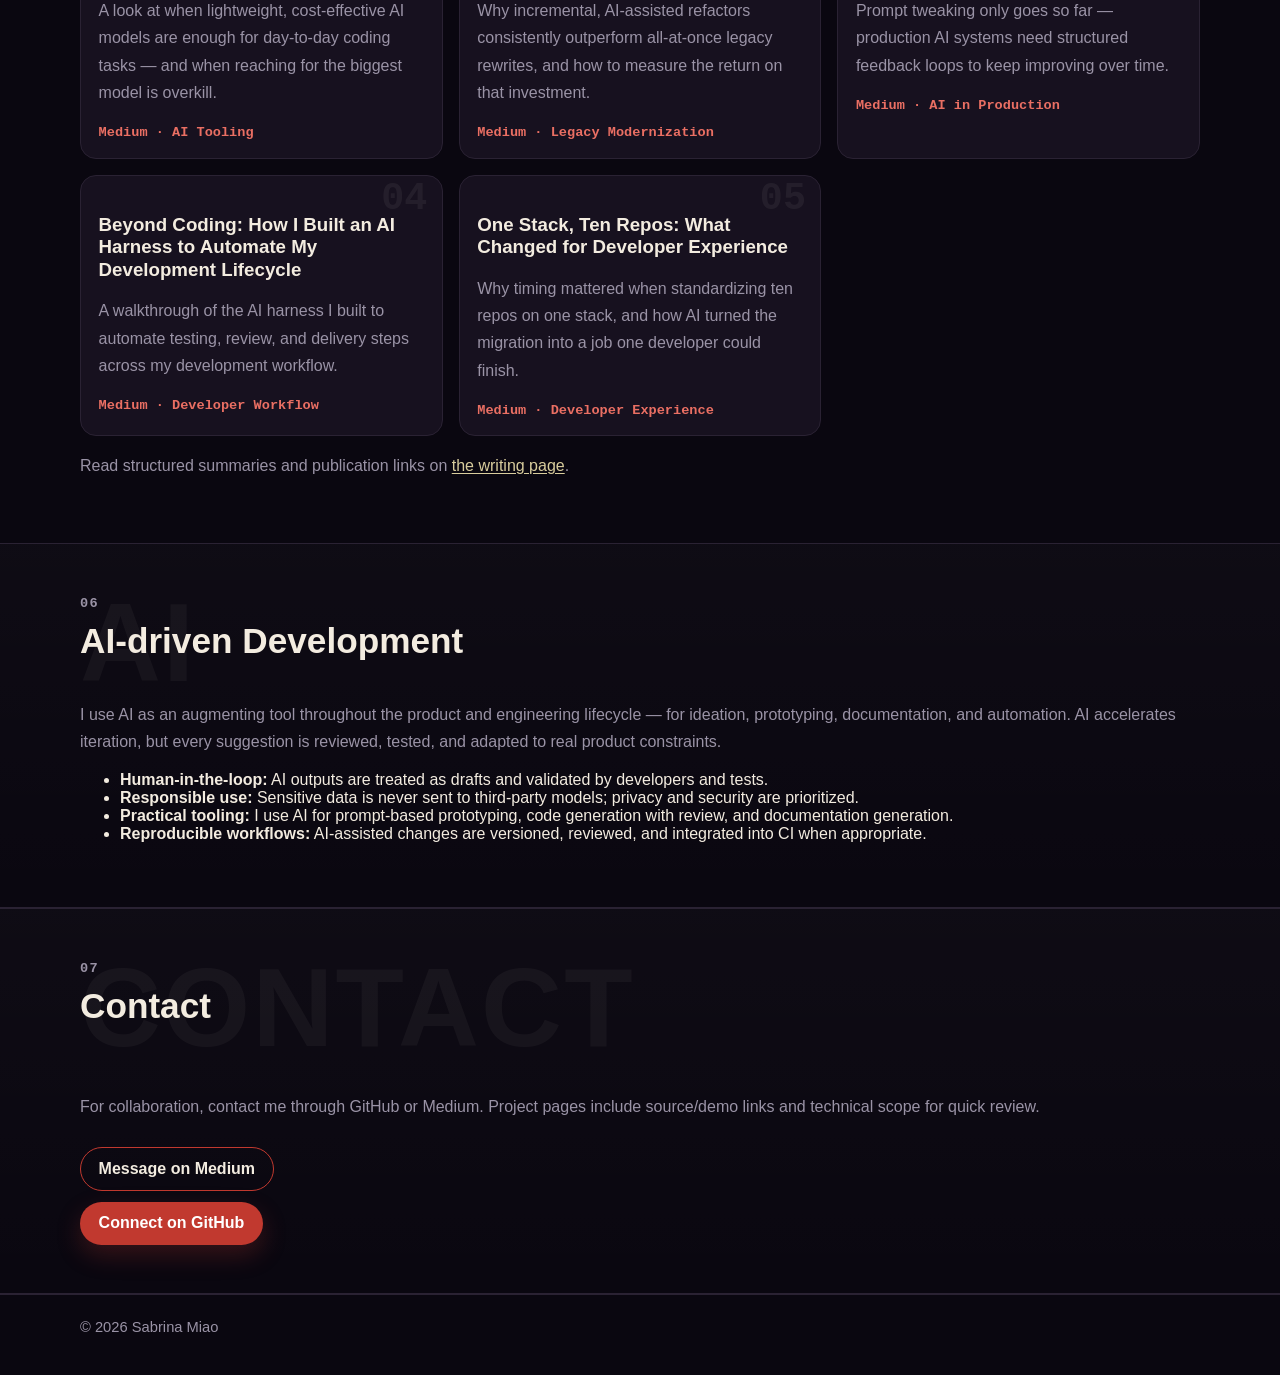
==== commit f6934d03: "Fix Lighthouse contrast issues and ignore unreplaced Firebase key placeholder - Add lighter --primar" ====
--- a/index.html
+++ b/index.html
@@ -55,9 +55,15 @@
       const CONSENT_DEBUG_ENABLED =
         new URLSearchParams(window.location.search).get("consentDebug") === "1";
 
-      const firebaseApiKey = document
+      const rawFirebaseApiKey = document
         .querySelector('meta[name="firebase-api-key"]')
         ?.content?.trim();
+      // The deploy workflow replaces this placeholder; locally it stays as-is,
+      // so treat it as "no key" instead of sending it to Firebase (400 error).
+      const firebaseApiKey =
+        rawFirebaseApiKey && !rawFirebaseApiKey.startsWith("__")
+          ? rawFirebaseApiKey
+          : "";
 
       const firebaseConfig = {
         apiKey: firebaseApiKey,
@@ -597,7 +603,7 @@
           <div class="section-heading">
             <p class="section-index">01</p>
             <h2 class="section-title">
-              <span class="ghost" aria-hidden="true">About</span>
+              <span class="ghost" data-text="About" aria-hidden="true"></span>
               <span>About</span>
             </h2>
           </div>
@@ -631,7 +637,7 @@
           <div class="section-heading">
             <p class="section-index">02</p>
             <h2 class="section-title">
-              <span class="ghost" aria-hidden="true">Skills</span>
+              <span class="ghost" data-text="Skills" aria-hidden="true"></span>
               <span>Tech Stack</span>
             </h2>
           </div>
@@ -661,7 +667,7 @@
           <div class="section-heading">
             <p class="section-index">03</p>
             <h2 class="section-title">
-              <span class="ghost" aria-hidden="true">Work</span>
+              <span class="ghost" data-text="Work" aria-hidden="true"></span>
               <span>Featured Projects</span>
             </h2>
           </div>
@@ -774,7 +780,7 @@
           <div class="section-heading">
             <p class="section-index">04</p>
             <h2 class="section-title">
-              <span class="ghost" aria-hidden="true">Cases</span>
+              <span class="ghost" data-text="Cases" aria-hidden="true"></span>
               <span>Selected Case Studies</span>
             </h2>
           </div>
@@ -794,7 +800,7 @@
           <div class="section-heading">
             <p class="section-index">05</p>
             <h2 class="section-title">
-              <span class="ghost" aria-hidden="true">Writing</span>
+              <span class="ghost" data-text="Writing" aria-hidden="true"></span>
               <span>Writing</span>
             </h2>
           </div>
@@ -888,7 +894,7 @@
           <div class="section-heading">
             <p class="section-index">06</p>
             <h2 class="section-title">
-              <span class="ghost" aria-hidden="true">AI</span>
+              <span class="ghost" data-text="AI" aria-hidden="true"></span>
               <span>AI-driven Development</span>
             </h2>
           </div>
@@ -913,7 +919,7 @@
           <div class="section-heading">
             <p class="section-index">07</p>
             <h2 class="section-title">
-              <span class="ghost" aria-hidden="true">Contact</span>
+              <span class="ghost" data-text="Contact" aria-hidden="true"></span>
               <span>Contact</span>
             </h2>
           </div>
--- a/styles.css
+++ b/styles.css
@@ -6,6 +6,7 @@
   --focus: #ffd166;
   --primary: #c1392f;
   --primary-strong: #56090d;
+  --primary-text: #ea6f63;
   --primary-soft: rgba(193, 57, 47, 0.14);
   --cream: #d9cd9d;
   --border: #2a2233;
@@ -98,7 +99,7 @@
 }
 
 .brand-name .dot {
-  color: var(--primary);
+  color: var(--primary-text);
 }
 
 .nav nav {
@@ -172,7 +173,7 @@
   display: inline-flex;
   align-items: center;
   gap: 0.6rem;
-  color: var(--primary);
+  color: var(--primary-text);
   font-family: var(--mono);
   font-weight: 700;
   text-transform: uppercase;
@@ -201,7 +202,7 @@
 }
 
 h1 .accent {
-  color: var(--primary);
+  color: var(--primary-text);
 }
 
 h2 {
@@ -249,6 +250,14 @@
   font-weight: 600;
 }
 
+.topic-links a.btn {
+  text-decoration: none;
+}
+
+.topic-links a.btn-primary {
+  color: #fff;
+}
+
 .btn-primary {
   background: var(--primary);
   color: white;
@@ -311,7 +320,7 @@
   content: "▸";
   position: absolute;
   left: 0;
-  color: var(--primary);
+  color: var(--primary-text);
   font-family: var(--mono);
 }
 
@@ -331,7 +340,7 @@
 
 .section-index {
   margin: 0 0 0.3rem;
-  color: var(--primary);
+  color: var(--primary-text);
   font-family: var(--mono);
   font-weight: 700;
   letter-spacing: 0.1em;
@@ -341,6 +350,10 @@
 .section-title {
   position: relative;
   display: inline-block;
+}
+
+.ghost::before {
+  content: attr(data-text);
 }
 
 .ghost {
@@ -459,7 +472,7 @@
 }
 
 .project-card span {
-  color: var(--primary);
+  color: var(--primary-text);
   font-family: var(--mono);
   font-size: 0.85rem;
   font-weight: 600;
@@ -582,7 +595,7 @@
 }
 
 .token-str {
-  color: var(--primary);
+  color: var(--primary-text);
 }
 
 .site-footer {
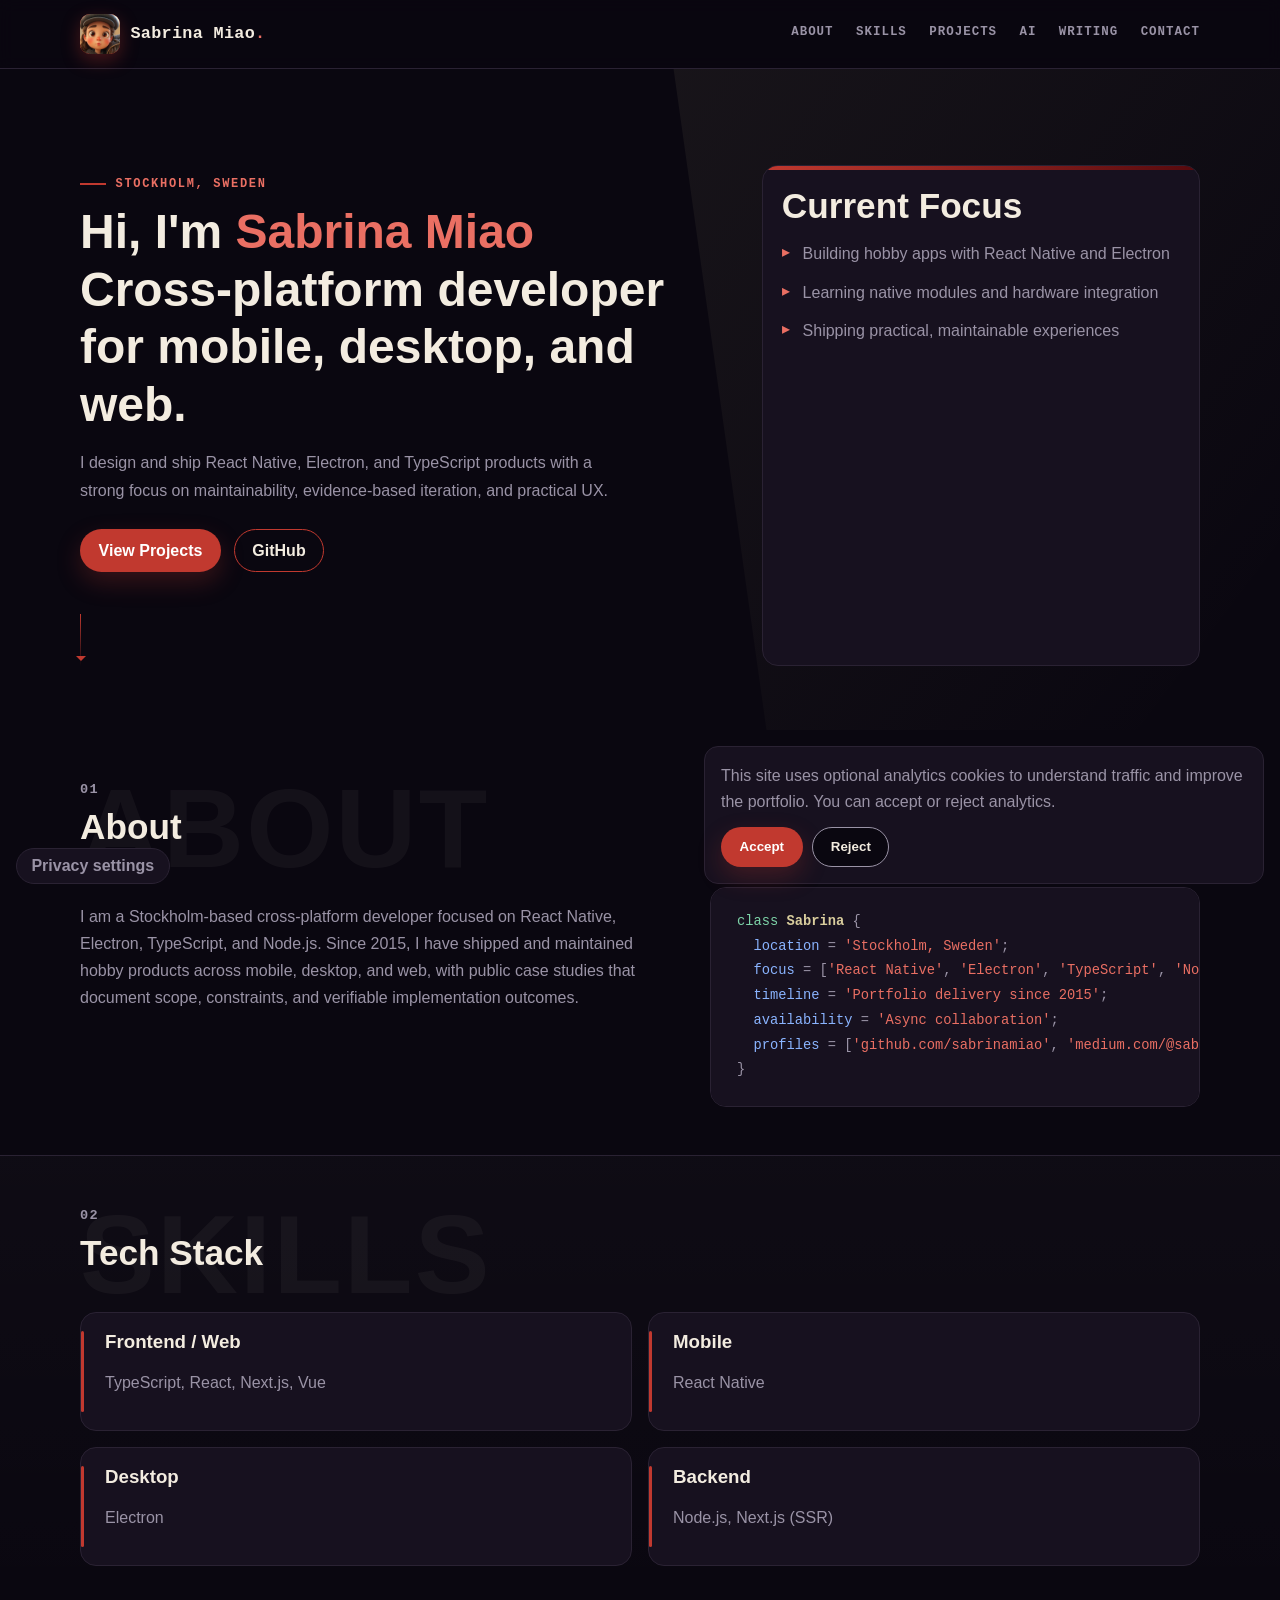
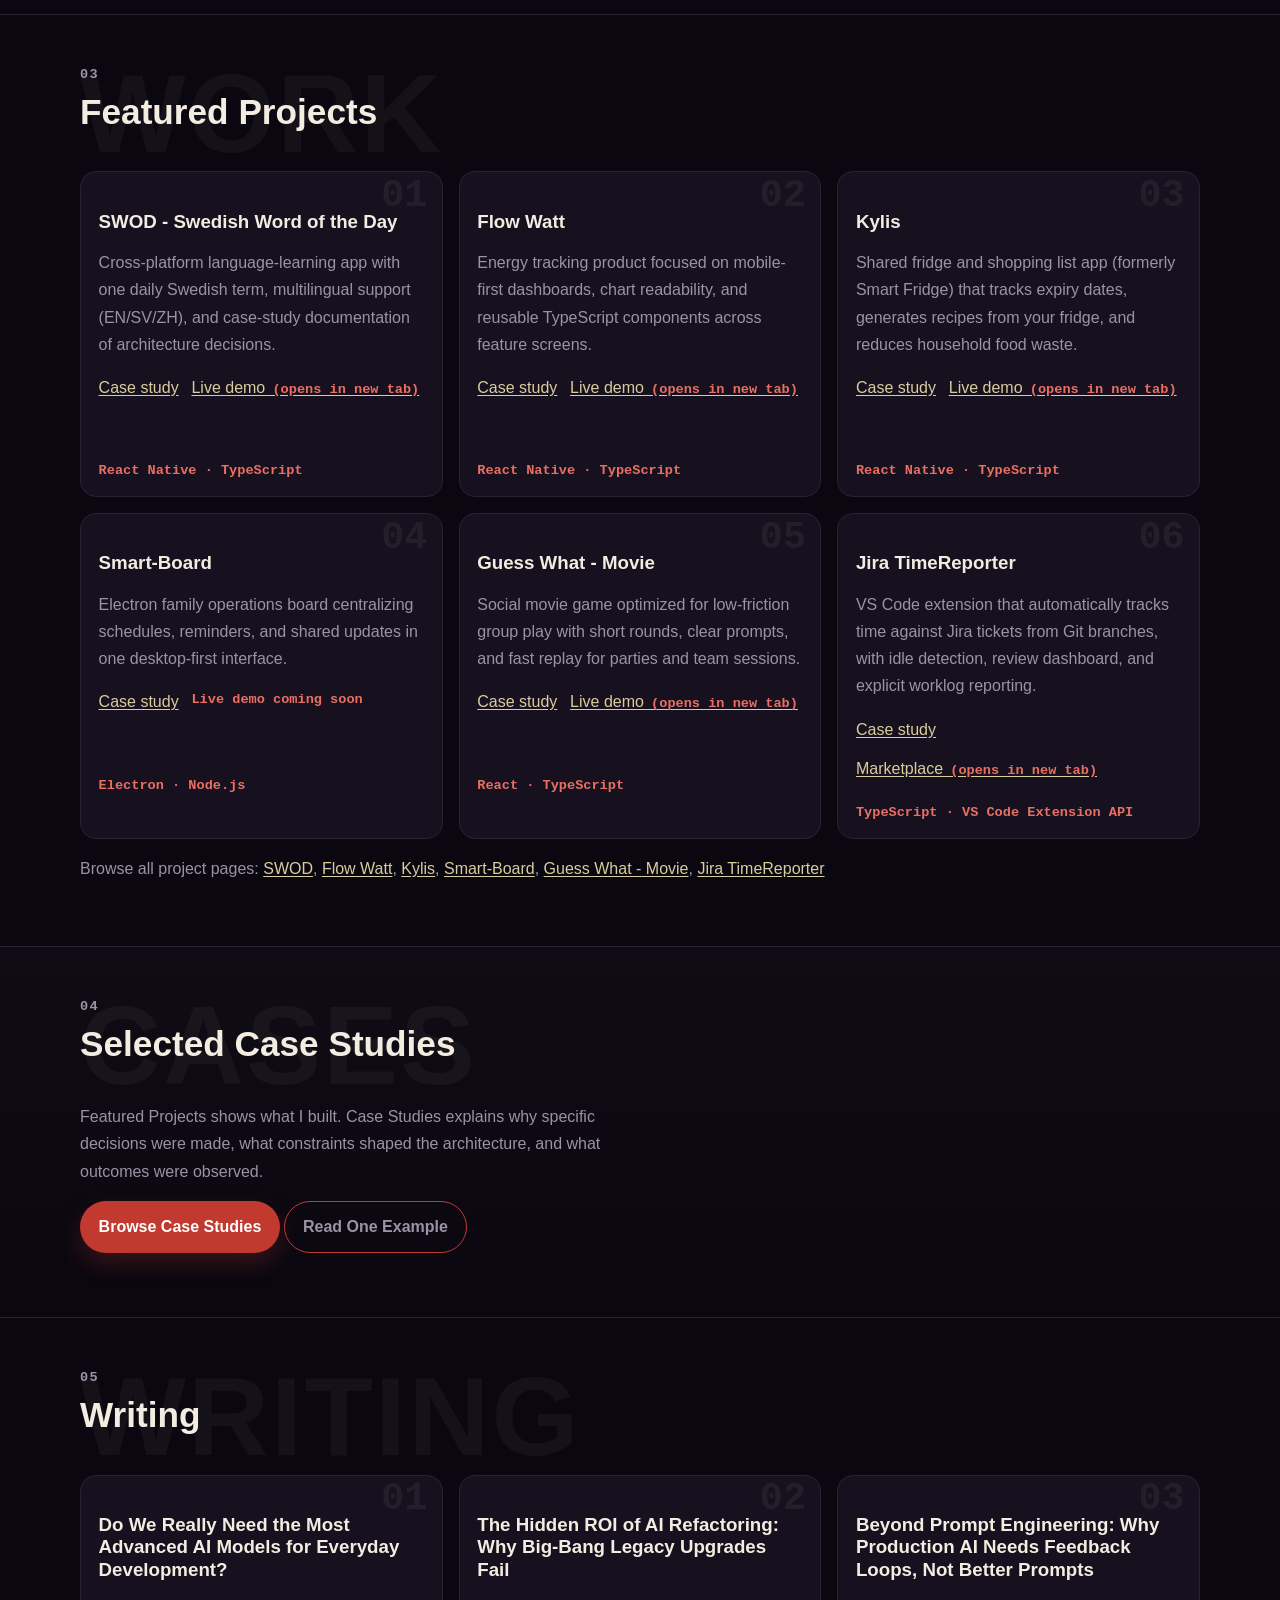
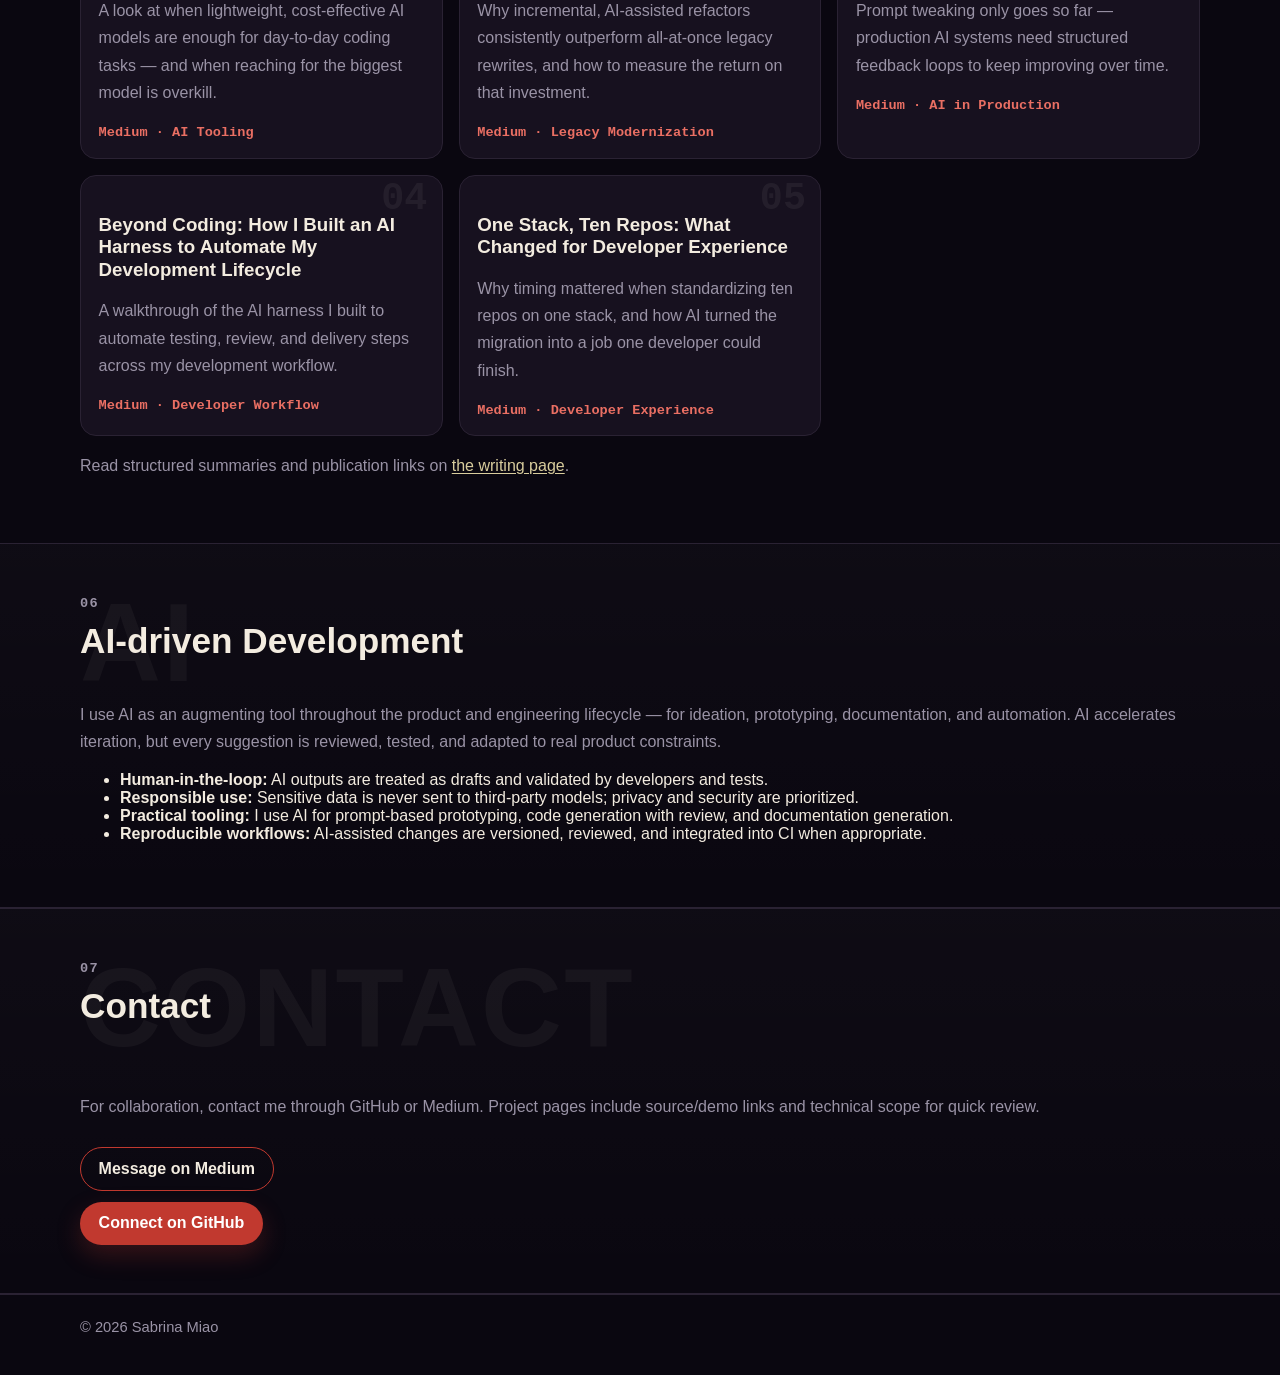
==== commit d7f0b3ed: "Address review: scope link rule to non-buttons, exact placeholder check Co-Authored-By: Claude Sonne" ====
--- a/index.html
+++ b/index.html
@@ -59,9 +59,10 @@
         .querySelector('meta[name="firebase-api-key"]')
         ?.content?.trim();
       // The deploy workflow replaces this placeholder; locally it stays as-is,
+      // (split so the deploy-time replace does not rewrite this comparison),
       // so treat it as "no key" instead of sending it to Firebase (400 error).
       const firebaseApiKey =
-        rawFirebaseApiKey && !rawFirebaseApiKey.startsWith("__")
+        rawFirebaseApiKey && rawFirebaseApiKey !== "__FIREBASE_API_KEY" + "__"
           ? rawFirebaseApiKey
           : "";
 
--- a/styles.css
+++ b/styles.css
@@ -250,14 +250,6 @@
   font-weight: 600;
 }
 
-.topic-links a.btn {
-  text-decoration: none;
-}
-
-.topic-links a.btn-primary {
-  color: #fff;
-}
-
 .btn-primary {
   background: var(--primary);
   color: white;
@@ -486,14 +478,14 @@
 }
 
 .project-links a,
-.topic-links a {
+.topic-links a:not(.btn) {
   color: var(--cream);
   text-decoration: underline;
   text-underline-offset: 0.15rem;
 }
 
 .project-links a:hover,
-.topic-links a:hover {
+.topic-links a:not(.btn):hover {
   color: var(--text);
 }
 
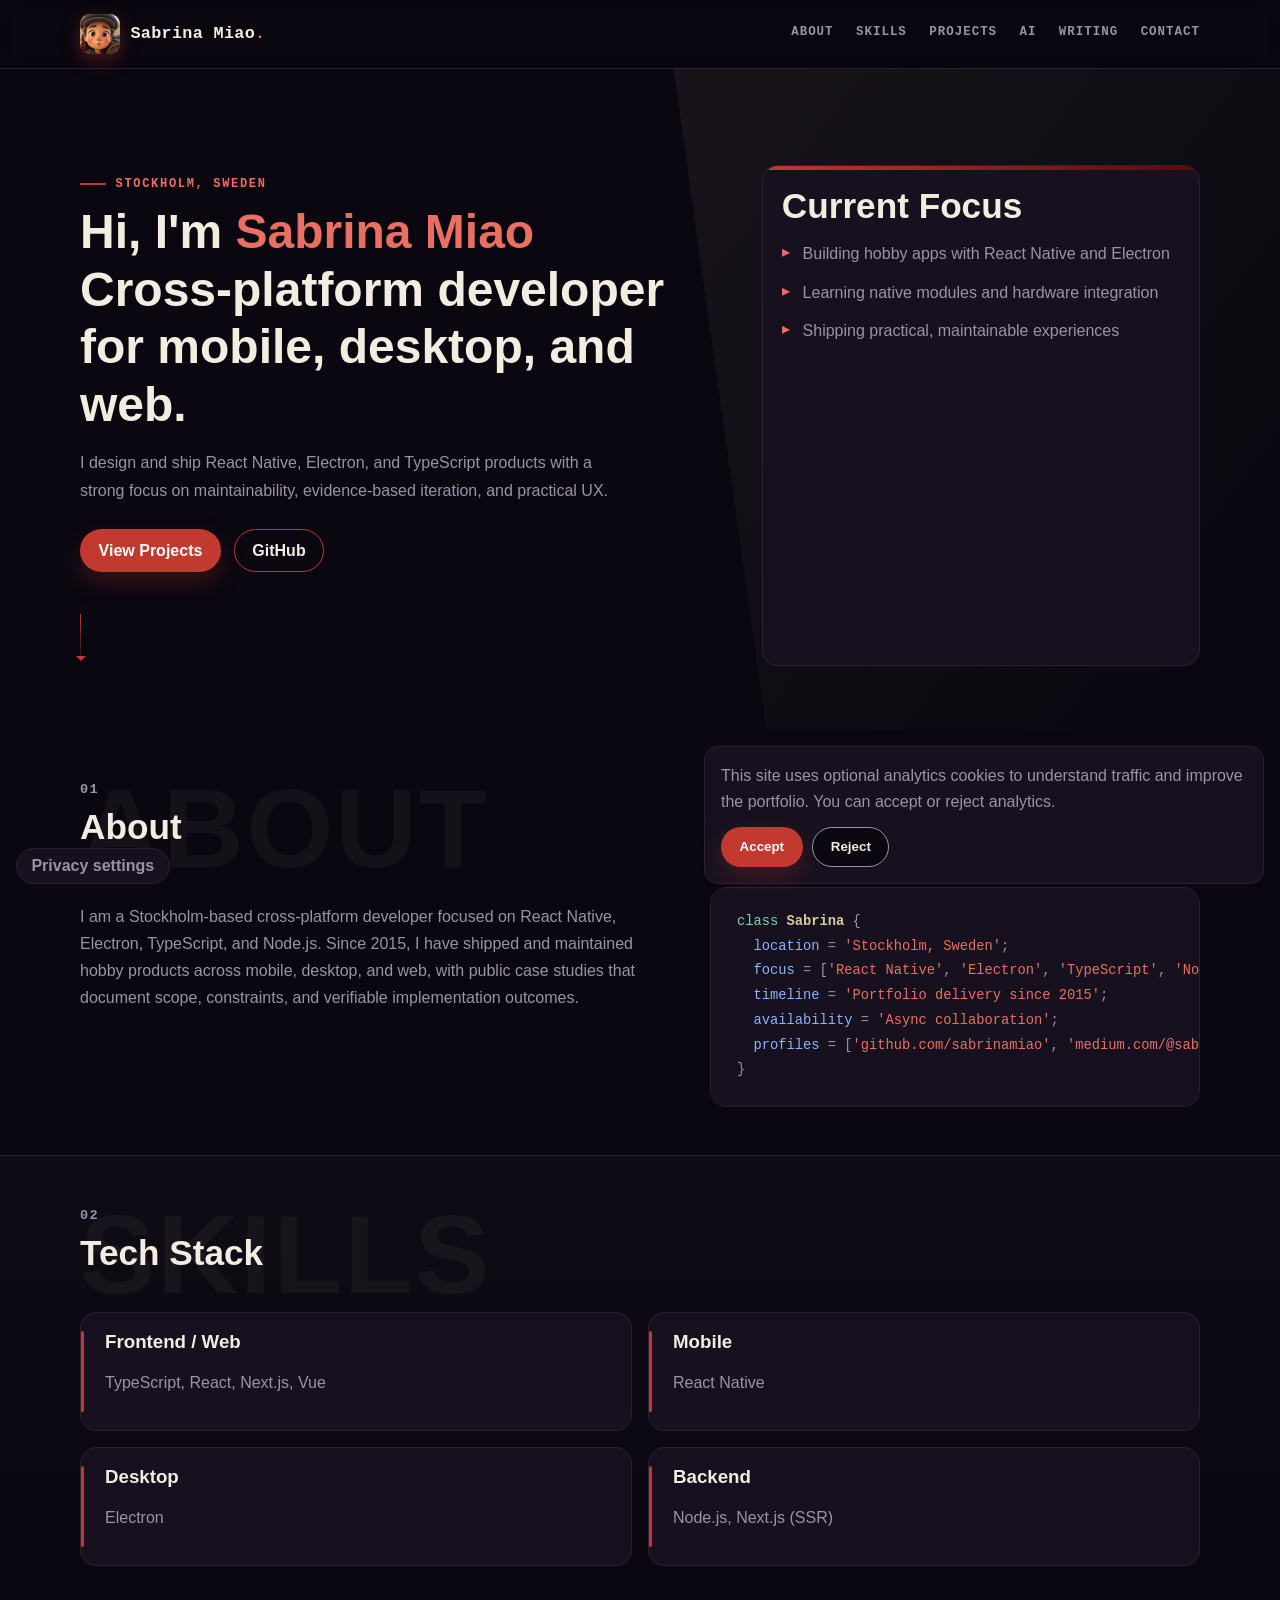
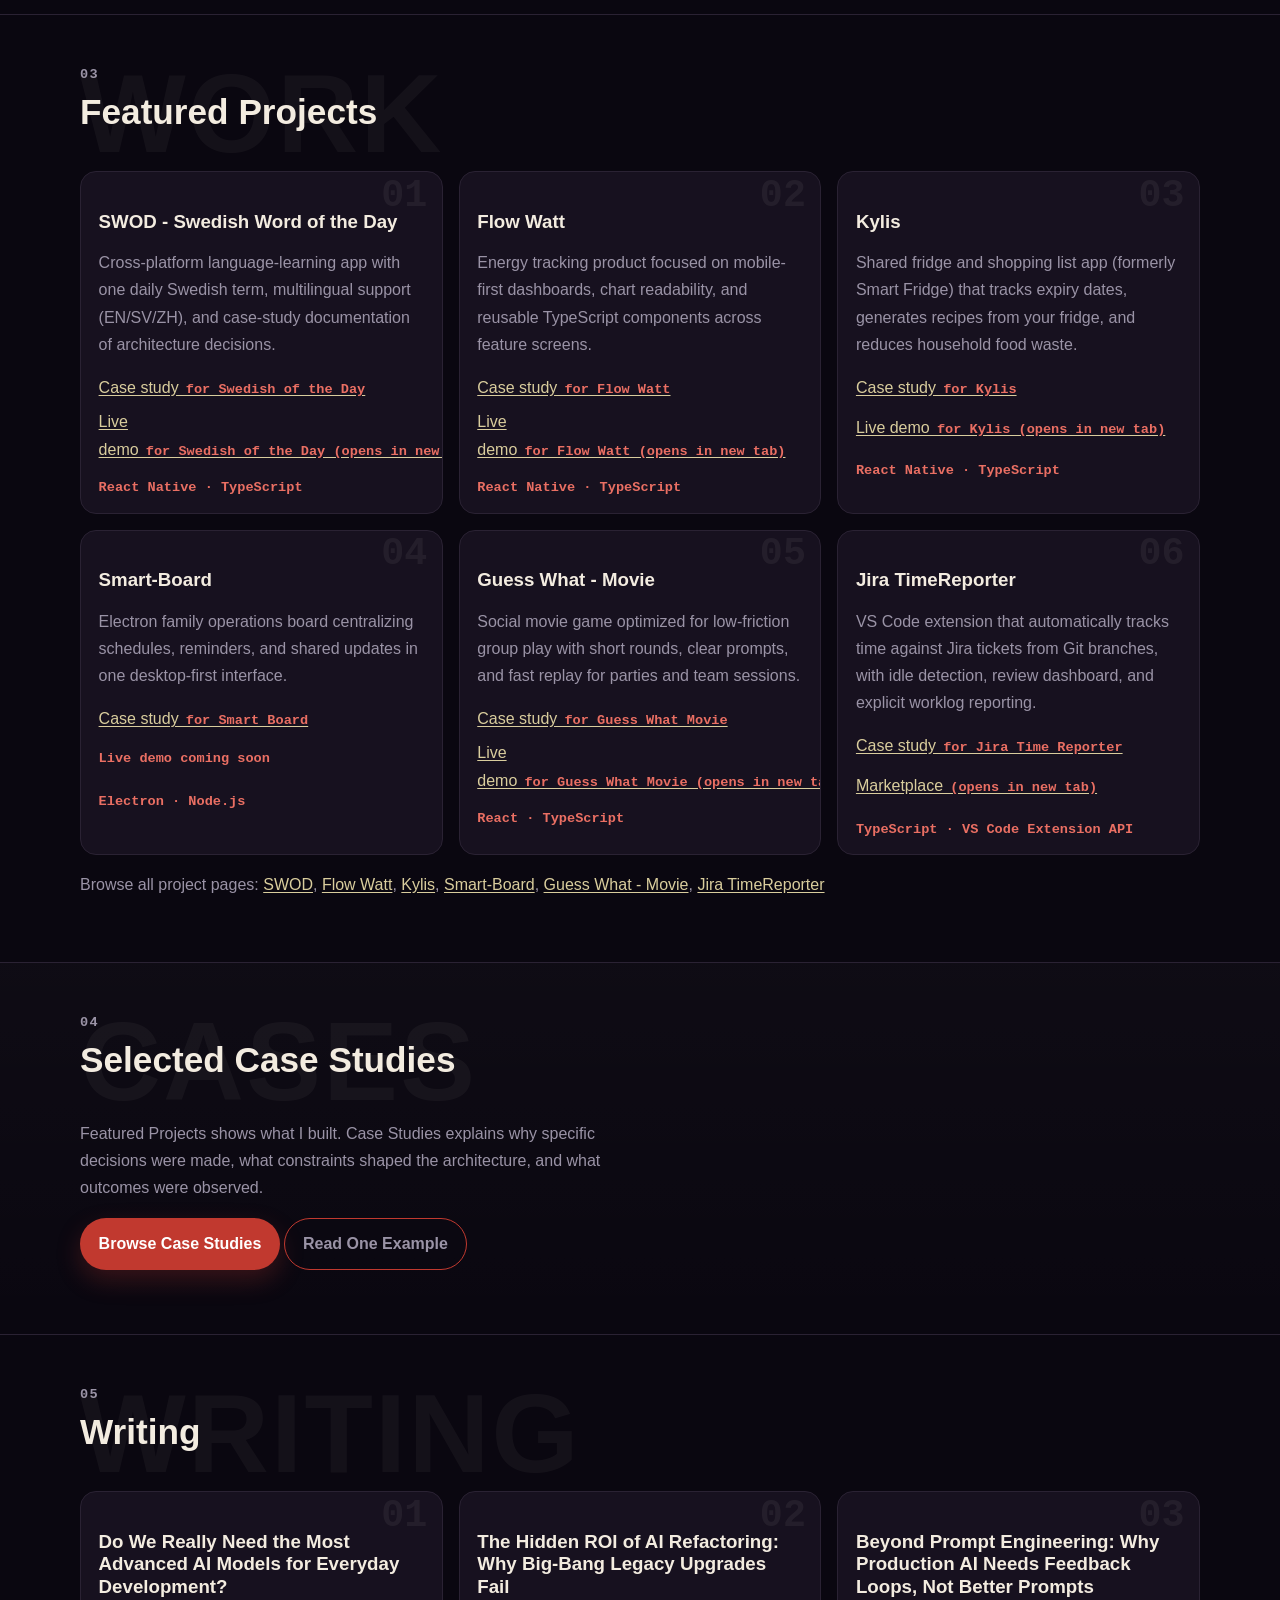
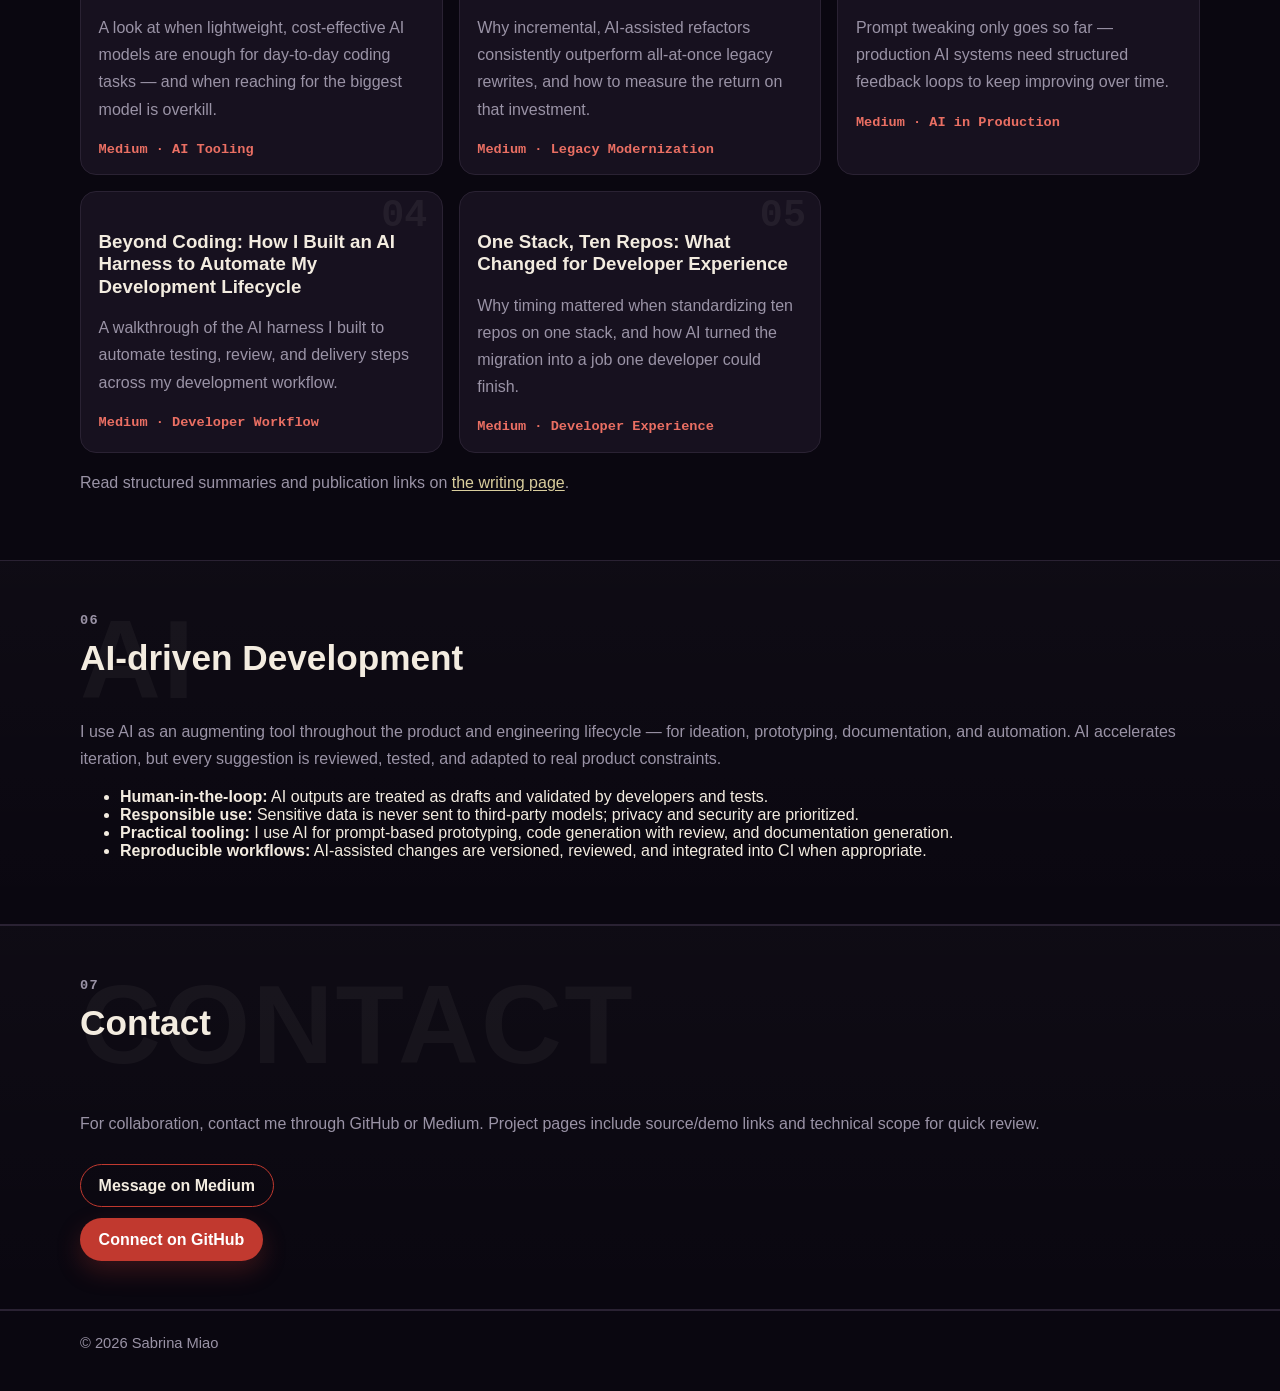
==== commit c80eeaef: "Fix identical-link audit and improve mobile performance - Add project names as screen-reader text to" ====
--- a/index.html
+++ b/index.html
@@ -306,11 +306,27 @@
           });
 
           const currentConsent = getConsent();
-          await syncExistingConsentIfNeeded();
+          // Defer Firebase work until the page has loaded and the browser is idle.
+          const whenIdle = (fn) => {
+            const run = () =>
+              "requestIdleCallback" in window
+                ? requestIdleCallback(fn, { timeout: 4000 })
+                : setTimeout(fn, 2000);
+            if (document.readyState === "complete") {
+              run();
+            } else {
+              window.addEventListener("load", run, { once: true });
+            }
+          };
+          whenIdle(() => {
+            void syncExistingConsentIfNeeded();
+          });
 
           if (currentConsent === CONSENT_ACCEPTED) {
             hideConsentBanner();
-            await initializeAnalytics();
+            whenIdle(() => {
+              void initializeAnalytics();
+            });
             return;
           }
 
@@ -554,7 +570,7 @@
       <div class="container nav">
         <a class="brand" href="#top" aria-label="Sabrina Miao home">
           <span class="brand-mark">
-            <img src="images/logo.jpeg" alt="" width="40" height="40" loading="eager" decoding="async" />
+            <img src="images/logo-80.jpeg" alt="" width="40" height="40" loading="eager" decoding="async" />
           </span>
           <span class="brand-name">Sabrina Miao<span class="dot">.</span></span>
         </a>
@@ -683,8 +699,8 @@
                 support (EN/SV/ZH), and case-study documentation of architecture decisions.
               </p>
               <p class="project-links">
-                <a href="projects/swod.html">Case study</a>
-                <a href="https://swedishoftheday.se/" target="_blank" rel="noopener noreferrer">Live demo<span class="sr-only"> (opens in new tab)</span></a>
+                <a href="projects/swod.html">Case study<span class="sr-only"> for Swedish of the Day</span></a>
+                <a href="https://swedishoftheday.se/" target="_blank" rel="noopener noreferrer">Live demo<span class="sr-only"> for Swedish of the Day (opens in new tab)</span></a>
               </p>
               <span>React Native · TypeScript</span>
             </article>
@@ -698,8 +714,8 @@
                 and reusable TypeScript components across feature screens.
               </p>
               <p class="project-links">
-                <a href="projects/flow-watt.html">Case study</a>
-                <a href="https://watt-wise-190d9.web.app/" target="_blank" rel="noopener noreferrer">Live demo<span class="sr-only"> (opens in new tab)</span></a>
+                <a href="projects/flow-watt.html">Case study<span class="sr-only"> for Flow Watt</span></a>
+                <a href="https://watt-wise-190d9.web.app/" target="_blank" rel="noopener noreferrer">Live demo<span class="sr-only"> for Flow Watt (opens in new tab)</span></a>
               </p>
               <span>React Native · TypeScript</span>
             </article>
@@ -713,8 +729,8 @@
                 reduces household food waste.
               </p>
               <p class="project-links">
-                <a href="projects/kylis.html">Case study</a>
-                <a href="https://kylis-3e9b8.web.app/" target="_blank" rel="noopener noreferrer">Live demo<span class="sr-only"> (opens in new tab)</span></a>
+                <a href="projects/kylis.html">Case study<span class="sr-only"> for Kylis</span></a>
+                <a href="https://kylis-3e9b8.web.app/" target="_blank" rel="noopener noreferrer">Live demo<span class="sr-only"> for Kylis (opens in new tab)</span></a>
               </p>
               <span>React Native · TypeScript</span>
             </article>
@@ -727,7 +743,7 @@
                 updates in one desktop-first interface.
               </p>
               <p class="project-links">
-                <a href="projects/smart-board.html">Case study</a>
+                <a href="projects/smart-board.html">Case study<span class="sr-only"> for Smart Board</span></a>
                 <span>Live demo coming soon</span>
               </p>
               <span>Electron · Node.js</span>
@@ -742,8 +758,8 @@
                 clear prompts, and fast replay for parties and team sessions.
               </p>
               <p class="project-links">
-                <a href="projects/guess-what-movie.html">Case study</a>
-                <a href="https://guess-what-movie.web.app/" target="_blank" rel="noopener noreferrer">Live demo<span class="sr-only"> (opens in new tab)</span></a>
+                <a href="projects/guess-what-movie.html">Case study<span class="sr-only"> for Guess What Movie</span></a>
+                <a href="https://guess-what-movie.web.app/" target="_blank" rel="noopener noreferrer">Live demo<span class="sr-only"> for Guess What Movie (opens in new tab)</span></a>
               </p>
               <span>React · TypeScript</span>
             </article>
@@ -758,7 +774,7 @@
                 branches, with idle detection, review dashboard, and explicit worklog reporting.
               </p>
               <p class="project-links">
-                <a href="projects/jira-reporter.html">Case study</a>
+                <a href="projects/jira-reporter.html">Case study<span class="sr-only"> for Jira Time Reporter</span></a>
                 <a href="https://marketplace.visualstudio.com/items?itemName=nordikat.jira-timereporter" target="_blank" rel="noopener noreferrer">Marketplace<span class="sr-only"> (opens in new tab)</span></a>
               </p>
               <span>TypeScript · VS Code Extension API</span>
